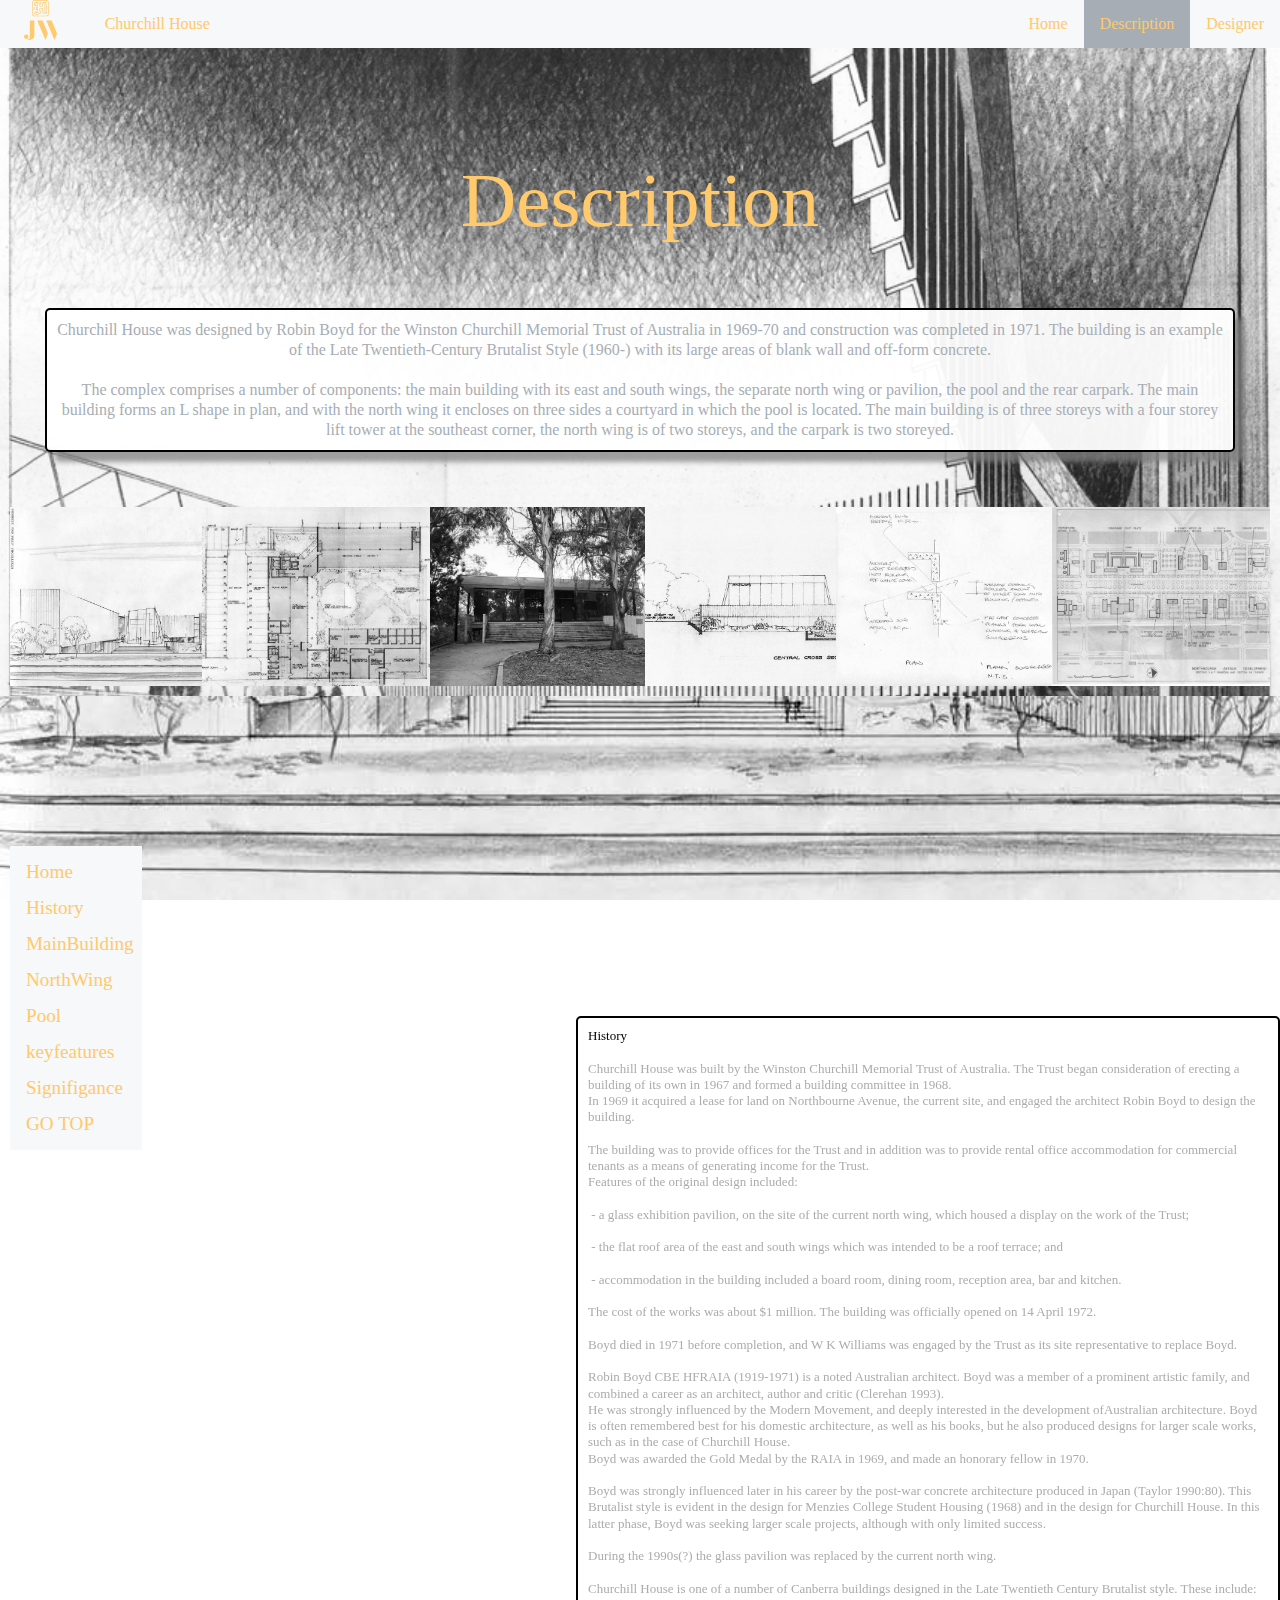
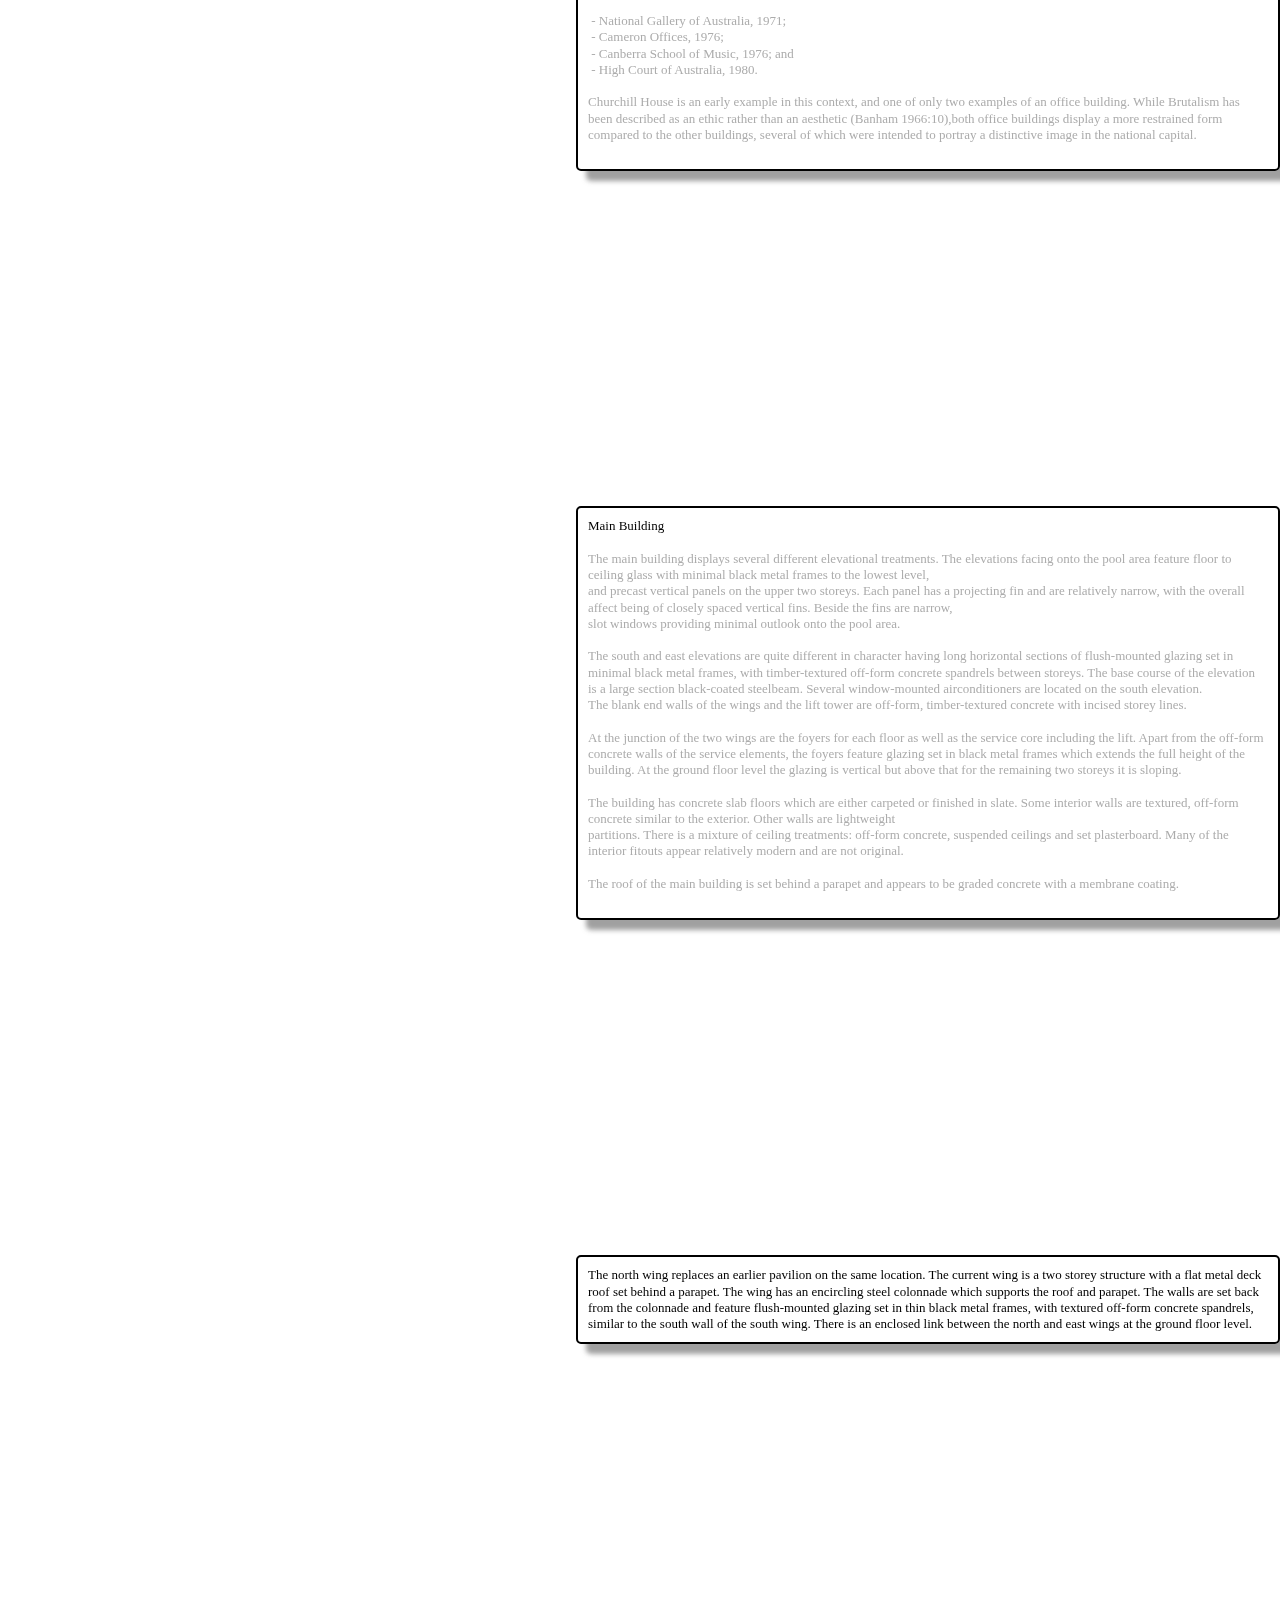
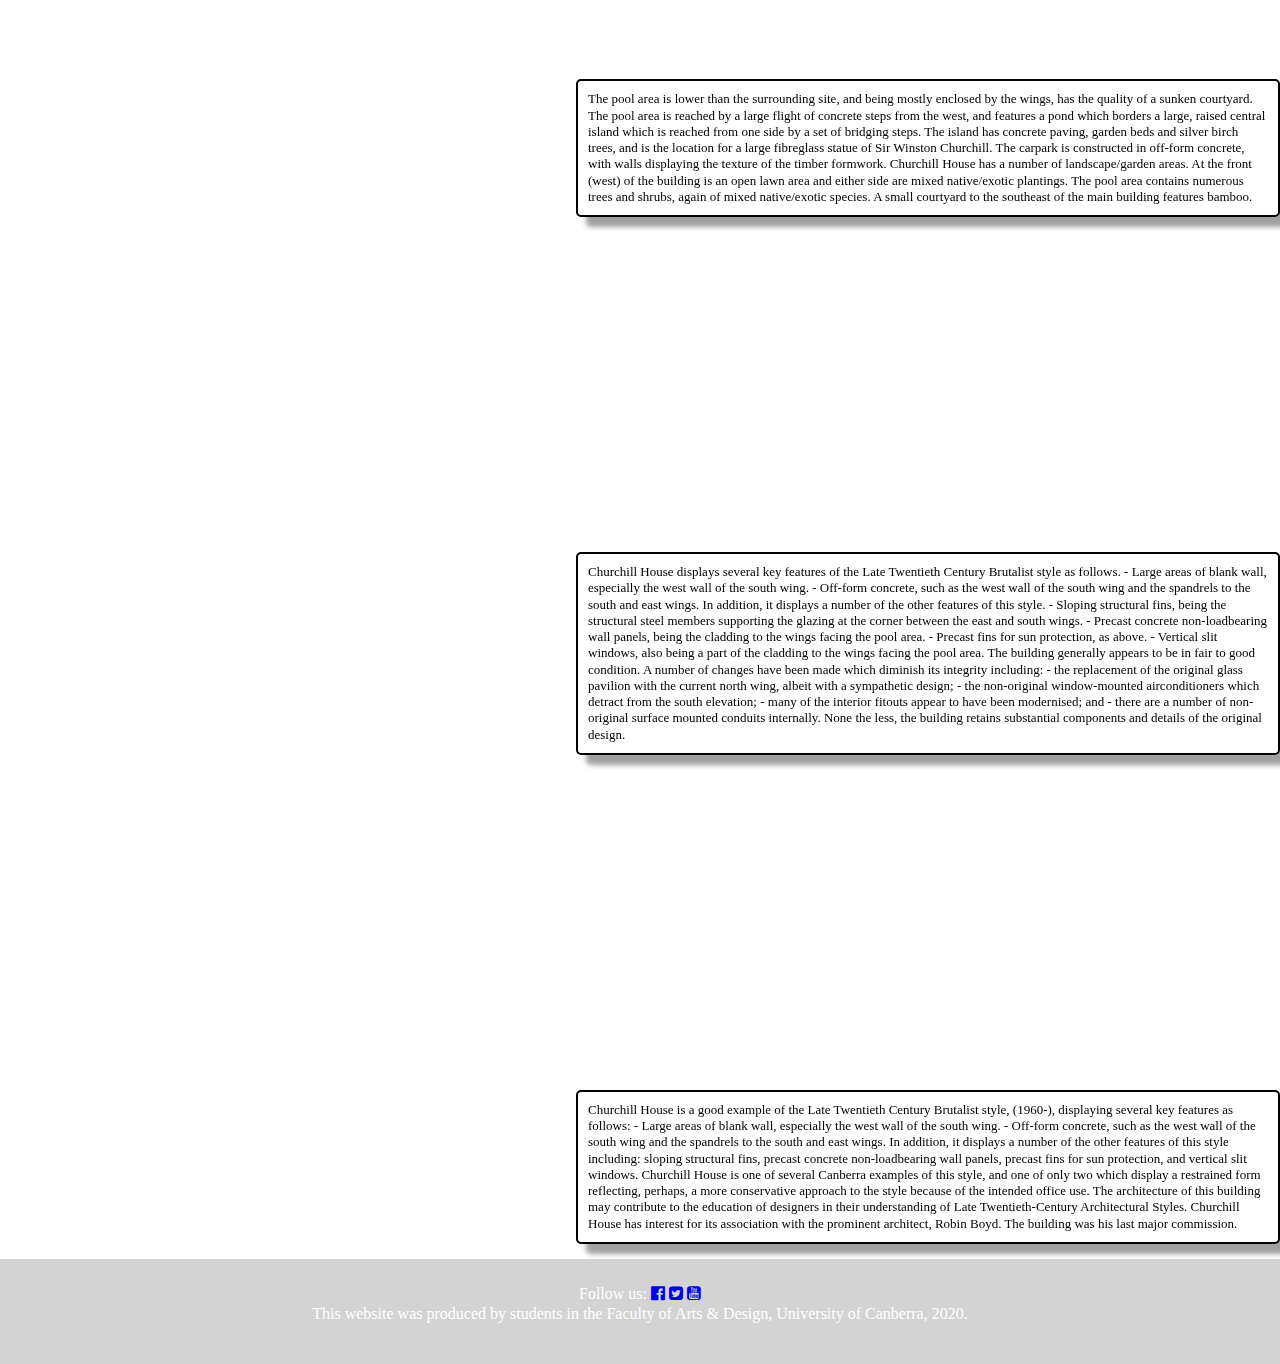
==== Description.html @ bd98a4e4 "15" ====
<!DOCTYPE html>
<html>

<head>
    <!-- Cascaded Style Sheet -->
    <meta charset="utf-8" />
    <link href="assets/css/stylecss.css" rel="stylesheet" type="text/css" />
    <link rel="stylesheet" href="https://cdnjs.cloudflare.com/ajax/libs/font-awesome/4.7.0/css/font-awesome.min.css">
    <!-- Dublin Core Metadata -->

    <meta NAME="DC.Creator" CONTENT="Jiawei HUANG">
    <meta NAME="DC.Title" CONTENT="Churchill House">
    <meta NAME="DC.Subject" CONTENT="Churchill House homepage">
    <meta NAME="DC.Description" CONTENT="Churchill House homepage">
    <meta NAME="DC.Type" CONTENT="Text">
    <meta NAME="viewport" content="width=device-width,initial-scale=1">
    <title>Churchill House</title>

</head>

<!-- Main body -->

<body>
    <header>
        <!-- Menu on the TOP -->
        <nav>

            <label for="menu-check" id="menu-toggle">Churchill House  <i class="fa fa-angle-down" aria-hidden="true"></i><i class="fa fa-bars" aria-hidden="true"></i></label>
            <input id="menu-check" type="checkbox">
            <ul class="topnav">

                <li><a href="Designer.html">Designer</a></li>
                <li><a class="active" href="Description.html">Description</a></li>
                <li><a href="Index.html">Home</a></li>
                <li class="left"><img src="assets/img/image.svg" alt="logo" id="logo"></li>
                <li class="left"><a href="Index.html">Churchill House</a></li>
            </ul>

        </nav>
    </header>


    <main>
        <div class="arboretum" id="top">
            <div class="mg">
                <h1>Description</h1>
                <div class="text">
                    <p class="content">Churchill House was designed by Robin Boyd for the Winston Churchill Memorial
                        Trust of Australia in 1969-70 and construction was completed in 1971. The building is an example
                        of the Late Twentieth-Century Brutalist Style (1960-) with its large areas of blank wall and
                        off-form concrete.<br><br>

                        The complex comprises a number of components: the main building with its east and south wings,
                        the separate north wing or pavilion, the pool and the rear carpark. The main building forms an L
                        shape in plan, and with the north wing it encloses on three sides a courtyard in which the pool
                        is located. The main building is of three storeys with a four storey lift tower at the southeast
                        corner, the north wing is of two storeys, and the carpark is two storeyed.
                    </p>
                </div>

            </div>

            <div class="row">
                <div class="History">
                    <div class="columns">
                        <div class="op">
                            <p class="sub">History</p>
                            <a href="#History"><button class="button1"><span>MORE INFO</span></button></a>
                        </div>
                    </div>
                </div>
                <div class="MainBuilding">
                    <div class="columns">
                        <div class="op">
                            <p class="sub">Main Building</p>
                            <a href="#MainBuilding"><button class="button1"><span>MORE INFO</span></button></a>
                        </div>
                    </div>
                </div>
                <div class="NorthWing">
                    <div class="columns">
                        <div class="op">
                            <p class="sub">North Wing</p>
                            <a href="#NorthWing"><button class="button1"><span>MORE INFO</span></button></a>
                        </div>
                    </div>
                </div>
                <div class="Pool">
                    <div class="columns">
                        <div class="op">
                            <p class="sub"> Area</p>
                            <a href="#Pool"><button class="button1"><span>MORE INFO</span></button></a>
                        </div>
                    </div>
                </div>
                <div class="keyfeatures">
                    <div class="columns">
                        <div class="op">
                            <p class="sub">key features</p>
                            <a href="#keyfeatures"><button class="button1"><span>MORE INFO</span></button></a>
                        </div>
                    </div>
                </div>
                <div class="Signifigance">
                    <div class="columns">
                        <div class="op">
                            <p class="sub"> Signifigance</p>
                            <a href="#Signifigance"><button class="button1"><span>MORE INFO</span></button></a>
                        </div>
                    </div>
                </div>
            </div>

        </div>
        <header>
            <div class="ab">
            <ul class="sidenav">
                <li><a href="Index.html">Home</a></li>
                <li><a href="#History">History</a></li>
                <li><a href="#MainBuilding">MainBuilding</a></li>
                <li><a href="#NorthWing">NorthWing</a></li>
                <li><a href="#Pool">Pool</a></li>
                <li><a href="#keyfeatures">keyfeatures</a></li>
                <li><a href="#Signifigance">Signifigance</a></li>
                <li><a href="#top">GO TOP</a></li>
            </ul>
            </div>
        </header>
        <div class="arboretum2">
            
            <div class="History" id="History">
                <div class="columns1">
                    <div class="op1">
                        <H2>History</H2>
                        <p class="main">
Churchill House was built by the Winston Churchill Memorial Trust of Australia. The Trust began consideration of erecting a building of its own in 1967 and formed a building committee in 1968.
In 1969 it acquired a lease for land on Northbourne Avenue, the current site, and engaged the architect Robin Boyd to design the building.

The building was to provide offices for the Trust and in addition was to provide rental office accommodation for commercial tenants as a means of generating income for the Trust. 
Features of the original design included:

 - a glass exhibition pavilion, on the site of the current north wing, which housed a display on the work of the Trust;

 - the flat roof area of the east and south wings which was intended to be a roof terrace; and

 - accommodation in the building included a board room, dining room, reception area, bar and kitchen.

The cost of the works was about $1 million. The building was officially opened on 14 April 1972.

Boyd died in 1971 before completion, and W K Williams was engaged by the Trust as its site representative to replace Boyd.

Robin Boyd CBE HFRAIA (1919-1971) is a noted Australian architect. Boyd was a member of a prominent artistic family, and combined a career as an architect, author and critic (Clerehan 1993).
He was strongly influenced by the Modern Movement, and deeply interested in the development ofAustralian architecture. Boyd is often remembered best for his domestic architecture, as well as his books, but he also produced designs for larger scale works, such as in the case of Churchill House.
Boyd was awarded the Gold Medal by the RAIA in 1969, and made an honorary fellow in 1970.

Boyd was strongly influenced later in his career by the post-war concrete architecture produced in Japan (Taylor 1990:80). This Brutalist style is evident in the design for Menzies College Student Housing (1968) and in the design for Churchill House. In this latter phase, Boyd was seeking larger scale projects, although with only limited success.

During the 1990s(?) the glass pavilion was replaced by the current north wing.

Churchill House is one of a number of Canberra buildings designed in the Late Twentieth Century Brutalist style. These include:

 - National Gallery of Australia, 1971;
 - Cameron Offices, 1976;
 - Canberra School of Music, 1976; and
 - High Court of Australia, 1980.

Churchill House is an early example in this context, and one of only two examples of an office building. While Brutalism has been described as an ethic rather than an aesthetic (Banham 1966:10),both office buildings display a more restrained form compared to the other buildings, several of which were intended to portray a distinctive image in the national capital.
                        </p>
                    </div>
                </div>
            </div>
            <div class="MainBuilding" id="MainBuilding">
                <div class="columns1">
                    <div class="op1">
                        <h2>Main Building</h2>
                        <p class="main">
The main building displays several different elevational treatments. The elevations facing onto the pool area feature floor to ceiling glass with minimal black metal frames to the lowest level,
and precast vertical panels on the upper two storeys. Each panel has a projecting fin and are relatively narrow, with the overall affect being of closely spaced vertical fins. Beside the fins are narrow,
slot windows providing minimal outlook onto the pool area.

The south and east elevations are quite different in character having long horizontal sections of flush-mounted glazing set in minimal black metal frames, with timber-textured off-form concrete spandrels between storeys. The base course of the elevation is a large section black-coated steelbeam. Several window-mounted airconditioners are located on the south elevation. 
The blank end walls of the wings and the lift tower are off-form, timber-textured concrete with incised storey lines.

At the junction of the two wings are the foyers for each floor as well as the service core including the lift. Apart from the off-form concrete walls of the service elements, the foyers feature glazing set in black metal frames which extends the full height of the building. At the ground floor level the glazing is vertical but above that for the remaining two storeys it is sloping.

The building has concrete slab floors which are either carpeted or finished in slate. Some interior walls are textured, off-form concrete similar to the exterior. Other walls are lightweight
partitions. There is a mixture of ceiling treatments: off-form concrete, suspended ceilings and set plasterboard. Many of the interior fitouts appear relatively modern and are not original.

The roof of the main building is set behind a parapet and appears to be graded concrete with a membrane coating.
                    </p>
                    </div>
                </div>
            </div>
            <div class="NorthWing" id="NorthWing">
                <div class="columns1">
                    <div class="op1">
                        The north wing replaces an earlier pavilion on the same location. The current wing is a two
                        storey
                        structure with a flat metal deck roof set behind a parapet. The wing has an encircling steel
                        colonnade which supports the roof and parapet. The walls are set back from the colonnade and
                        feature
                        flush-mounted glazing set in thin black metal frames, with textured off-form concrete spandrels,
                        similar to the south wall of the south wing. There is an enclosed link between the north and
                        east
                        wings at the ground floor level.
                    </div>
                </div>
            </div>
            <div class="Pool" id="Pool">
                <div class="columns1">
                    <div class="op1">
                        The pool area is lower than the surrounding site, and being mostly enclosed by the wings, has
                        the
                        quality of a sunken courtyard. The pool area is reached by a large flight of concrete steps from
                        the
                        west, and features a pond which borders a large, raised central island which is reached from one
                        side by a set of bridging steps. The island has concrete paving, garden beds and silver birch
                        trees,
                        and is the location for a large fibreglass statue of Sir Winston Churchill.

                        The carpark is constructed in off-form concrete, with walls displaying the texture of the timber
                        formwork.

                        Churchill House has a number of landscape/garden areas. At the front (west) of the building is
                        an
                        open lawn area and either side are mixed native/exotic plantings. The pool area contains
                        numerous
                        trees and shrubs, again of mixed native/exotic species. A small courtyard to the southeast of
                        the
                        main building features bamboo.

                    </div>
                </div>
            </div>
            <div class="keyfeatures" id="keyfeatures">
                <div class="columns1">
                    <div class="op1">
                        Churchill House displays several key features of the Late Twentieth Century Brutalist style as
                        follows.

                        - Large areas of blank wall, especially the west wall of the south wing.
                        - Off-form concrete, such as the west wall of the south wing and the spandrels to the south and
                        east
                        wings.
                        In addition, it displays a number of the other features of this style.
                        - Sloping structural fins, being the structural steel members supporting the glazing at the
                        corner
                        between the east and south wings.
                        - Precast concrete non-loadbearing wall panels, being the cladding to the wings facing the pool
                        area.
                        - Precast fins for sun protection, as above.
                        - Vertical slit windows, also being a part of the cladding to the wings facing the pool area.

                        The building generally appears to be in fair to good condition. A number of changes have been
                        made
                        which diminish its integrity including:

                        - the replacement of the original glass pavilion with the current north wing, albeit with a
                        sympathetic design;
                        - the non-original window-mounted airconditioners which detract from the south elevation;
                        - many of the interior fitouts appear to have been modernised; and
                        - there are a number of non-original surface mounted conduits internally.

                        None the less, the building retains substantial components and details of the original design.
                    </div>
                </div>
            </div>
            <div class="Signifigance" id="Signifigance">
                <div class="columns1">
                    <div class="op1">
                        Churchill House is a good example of the Late Twentieth Century Brutalist style, (1960-),
                        displaying several key features as follows:

                        - Large areas of blank wall, especially the west wall of the south wing.
                        - Off-form concrete, such as the west wall of the south wing and the spandrels to the south and
                        east
                        wings.

                        In addition, it displays a number of the other features of this style including: sloping
                        structural
                        fins, precast concrete non-loadbearing wall panels, precast fins for sun protection, and
                        vertical
                        slit windows. Churchill House is one of several Canberra examples of this style, and one of only
                        two
                        which display a restrained form reflecting, perhaps, a more conservative approach to the style
                        because of the intended office use.

                        The architecture of this building may contribute to the education of designers in their
                        understanding of Late Twentieth-Century Architectural Styles.

                        Churchill House has interest for its association with the prominent architect, Robin Boyd. The
                        building was his last major commission.
                    </div>
                </div>
            </div>
        </div>
    </main>

    <footer>
        <p>Follow us: <a href="mailto:someone@example.com"><i class="fa fa-facebook-official"></i></a>
            <a href="mailto:someone@example.com"><i class="fa fa-twitter-square"></i></a>
            <a href="mailto:someone@example.com"><i class="fa fa-youtube-square"></i></a>
        </p>
        <p>This website was produced by students in the Faculty of Arts & Design, University of Canberra, 2020.
        </p>
    </footer>

</body>

</html>
---- assets/css/stylecss.css ----
@import url(reset.css);

header {
    background-color: #F6F8F9;
    position: sticky;
    position: -webkit-sticky;
    /* for Safari */
    top: 0px;
    z-index: 9999;
    display: inherit;
}

/*the toggles have to come first, because you need to override them with the media queries*/
#menu-check {
    display: none;
}

#menu-toggle {
    display: none
}

.sidenav {
    width: 100%;
    position: sticky;
    z-index: 9999;
    top: 55px;
    left: 10px;
    background-color: #F6F8F9;
    overflow-x: hidden;
    padding: 8px 0;
    display: inline-block;
    list-style-type: none;
}

.sidenav li a {
    padding: 6px 8px 6px 16px;
    text-decoration: none;
    font-size: larger;
    color: #FFC96C;
    display: block;
}

.sidenav li a:hover:not(.active) {
    background-color: gray;
}

.sidenav li {
    position: relative;
}

.ab {
    position: absolute;
    top: 150px;
    left: 10px;
}

ul.topnav {
    list-style-type: none;
    margin: 0;
    padding: 0;
    overflow: hidden;
    background-color: #F6F8F9;

}

ul.topnav li {
    float: right;
}

ul.topnav li a {
    display: block;
    color: #FFC96C;
    text-align: center;
    padding: 14px 16px;
    text-decoration: none;
}

ul.topnav li a:hover:not(.active) {
    background-color: gray;
}

ul.topnav li a.active {
    background-color: #A6ADB4;
}

ul.topnav li.right {
    float: right;
}

ul.topnav li.left {
    float: left;
    text-align: center;
    padding: 0px 8px;

}

img#logo {
    padding: 0px 16px;
    height: 40px;
}

p {
    text-align: center;
    color: #FFFFFF;
}

p.content {
    color: #A6ADB4;
}

p.sub {
    text-align: left;
    color: black;
}

p.main {
    text-align: left;
    color: #A6ADB4;
    white-space: break-spaces;
}

.row {
    display: grid;
    grid-template-columns: auto auto auto auto auto auto;
    padding: 10px;
}
.columns{
    padding-top: 25%;
    padding-right: 20%;
    padding-bottom: 10px;
}

.columns1 {
    padding-top: 25%;
    padding-left: 45%;
    padding-bottom: 15px;
}

@media screen and (max-width: 600px) {

    header {
        position: sticky;
    }

    nav {
        padding: 10px;
    }
    .sidenav{
        display: none;
    }
    .columns1 {
        padding-top: 25%;
        padding-left: 10%;
        padding-bottom: 15px;
    }
    
    #menu-toggle {
        display: contents;
        background-color: #F6F8F9;
        color: #FFC96C;
        padding: 10px;
        position: sticky;
    }
    .fa.fa-bars{
        float: right;
    }
    .fa.fa-bars:hover{
        background-color: gray;
        padding: 1px;
    }
    #menu-check~ul {
        display: none;
    }
    #menu-toggle .fa-angle-down{
        display: none;
    }

    #menu-check:checked~ul{
        display: block;       
    }

    #menu-check:checked~ .fa.fa-bars{
        display: none;
    }
    #menu-check:checked~ .fa-angle-down{
        visibility: visible;
    }

    ul {
        list-style: none;
    }

    ul.topnav li.left {
        display: none;
    }

    ul.topnav li.right,
    ul.topnav li {
        float: none;
    }

    .row {
        display: grid;
        grid-template-columns: auto;
        padding: 25px;
    }

}

span.icon {
    width: 35px;
    height: 5px;
    background-color: black;
    margin: 6px 0;
}

footer {
    margin-top: 0px;
    text-align: center;
    background-color: lightgray;
    padding-top: 25px;
    padding-bottom: 40px;

}

.arboretum {
    height: auto;
    background-image: url(../img/churchill-house-5.png);
    background-repeat: no-repeat;
    background-size: cover;
    background-attachment: fixed;

}

.arboretum1 {
    height: auto;
    background-image: url(../img/extra2-robin-boyd-portrait-copyright-Mark-Strizic.jpg);
    background-repeat: no-repeat;
    background-size: cover;
    background-attachment: fixed;

}

.arboretum2 {
    background-attachment: fixed;
    display: inline-table;
}

.History {
    height: auto;
    background-image: url(../img/churchill-house-4.jpg);
    background-size: cover;
    filter: grayscale(100%);
    background-repeat: no-repeat;
    background-attachment: inherit;
}

.MainBuilding {
    height: auto;
    background-image: url(../img/churchill-house-19.jpg);
    background-size: cover;
    filter: grayscale(100%);
    background-repeat: no-repeat;
    background-attachment: inherit;
}

.NorthWing {
    height: auto;
    background-image: url(../img/churchill-house-13.jpg);
    background-size: cover;
    filter: grayscale(100%);
    background-repeat: no-repeat;
    background-attachment: inherit;


}

.Pool {
    height: auto;
    background-image: url(../img/churchill-house-18.jpg);
    background-size: cover;
    filter: grayscale(100%);
    background-repeat: no-repeat;
    background-attachment: inherit;


}

.keyfeatures {
    height: auto;
    background-image: url(../img/churchill-house-9.jpg);
    background-size: cover;
    filter: grayscale(100%);
    background-repeat: no-repeat;
    background-attachment: inherit;


}

.Signifigance {
    height: auto;
    background-image: url(../img/churchill-house-1.jpg);
    background-size: cover;
    filter: grayscale(100%);
    background-repeat: no-repeat;
    background-attachment: inherit;


}

h1 {
    color: #FFC96C;
    text-align: center;
    vertical-align: middle;
    padding: 5%;
}

@media (min-width: 768px) and (max-width: 4000px) {
    h1 {
        font-size: 6.5em;
    }
}

@media (min-width: 768px) and (max-width: 1300px) {
    h1 {
        font-size: 4.8em;
    }
}

@media (max-width: 768px) {
    h1 {
        font-size: 2.6em;
    }
}

.mg {
    padding: 45px;
}

.text {
    border: 2px solid;
    border-radius: 5px;
    box-shadow: 10px 10px 5px rgba(128, 128, 128, 0.75);
    text-align: right;
    background-color: rgba(255, 255, 255, 0.95);
    padding: 10px;


}

.op1 {
    border: 2px solid;
    border-radius: 5px;
    box-shadow: 10px 10px 5px rgba(128, 128, 128, 0.75);
    background-color: rgba(255, 255, 255, 0.85);
    padding: 10px;
    font-size: small;

}

.op {
    border: 2px solid;
    border-radius: 5px;
    box-shadow: 10px 10px 5px rgba(128, 128, 128, 0.75);
    background-color: rgba(255, 255, 255, 0.75);
    padding: 10px;
    font-size: small;
    visibility: hidden;

}

.columns:hover>.op {
    visibility: visible;
}

.button1 {
    display: inline-block;
    background-color: #FFC96C;
    border: none;
    color: #f1f1f1;
    text-align: center;
    font-size: 100%;
    padding: 10%;
    transition: all 0.5s;
    cursor: pointer;
    width: min-content;
    border-radius: 10px;
    margin-top: 10px;
}

.button1 span {
    cursor: pointer;
    display: inline-block;
    position: relative;
    transition: 0.5s;
}

.button1 span:after {
    content: '\00bb';
    position: absolute;
    opacity: 0;
    top: 0;
    right: -20px;
    transition: 0.5s;
    font-size: inherit;
}

.button1:hover span {
    padding-right: 55%;

}

.button1:hover span:after {
    opacity: 1;
    right: 0;
}

.button {
    position: relative;
    background-color: #FFC96C;
    border: none;
    font-size: 85%;
    color: #FFFFFF;
    padding: 1%;
    width: 120px;
    text-align: center;
    transition-duration: 0.4s;
    text-decoration: none;
    overflow: hidden;
    cursor: pointer;
    border-radius: 12px;
    margin: 8px;
}

.button:after {
    content: "";
    background: #f1f1f1;
    display: block;
    position: absolute;
    padding-top: 300%;
    padding-left: 350%;
    margin-left: -20px !important;
    margin-top: -120%;
    opacity: 0;
    transition: all 0.8s
}

.button:active:after {
    padding: 0;
    margin: 0;
    opacity: 1;
    transition: 0s
}

.button:hover {
    background-color: gray
}

body {
    line-height: 1.25;
}
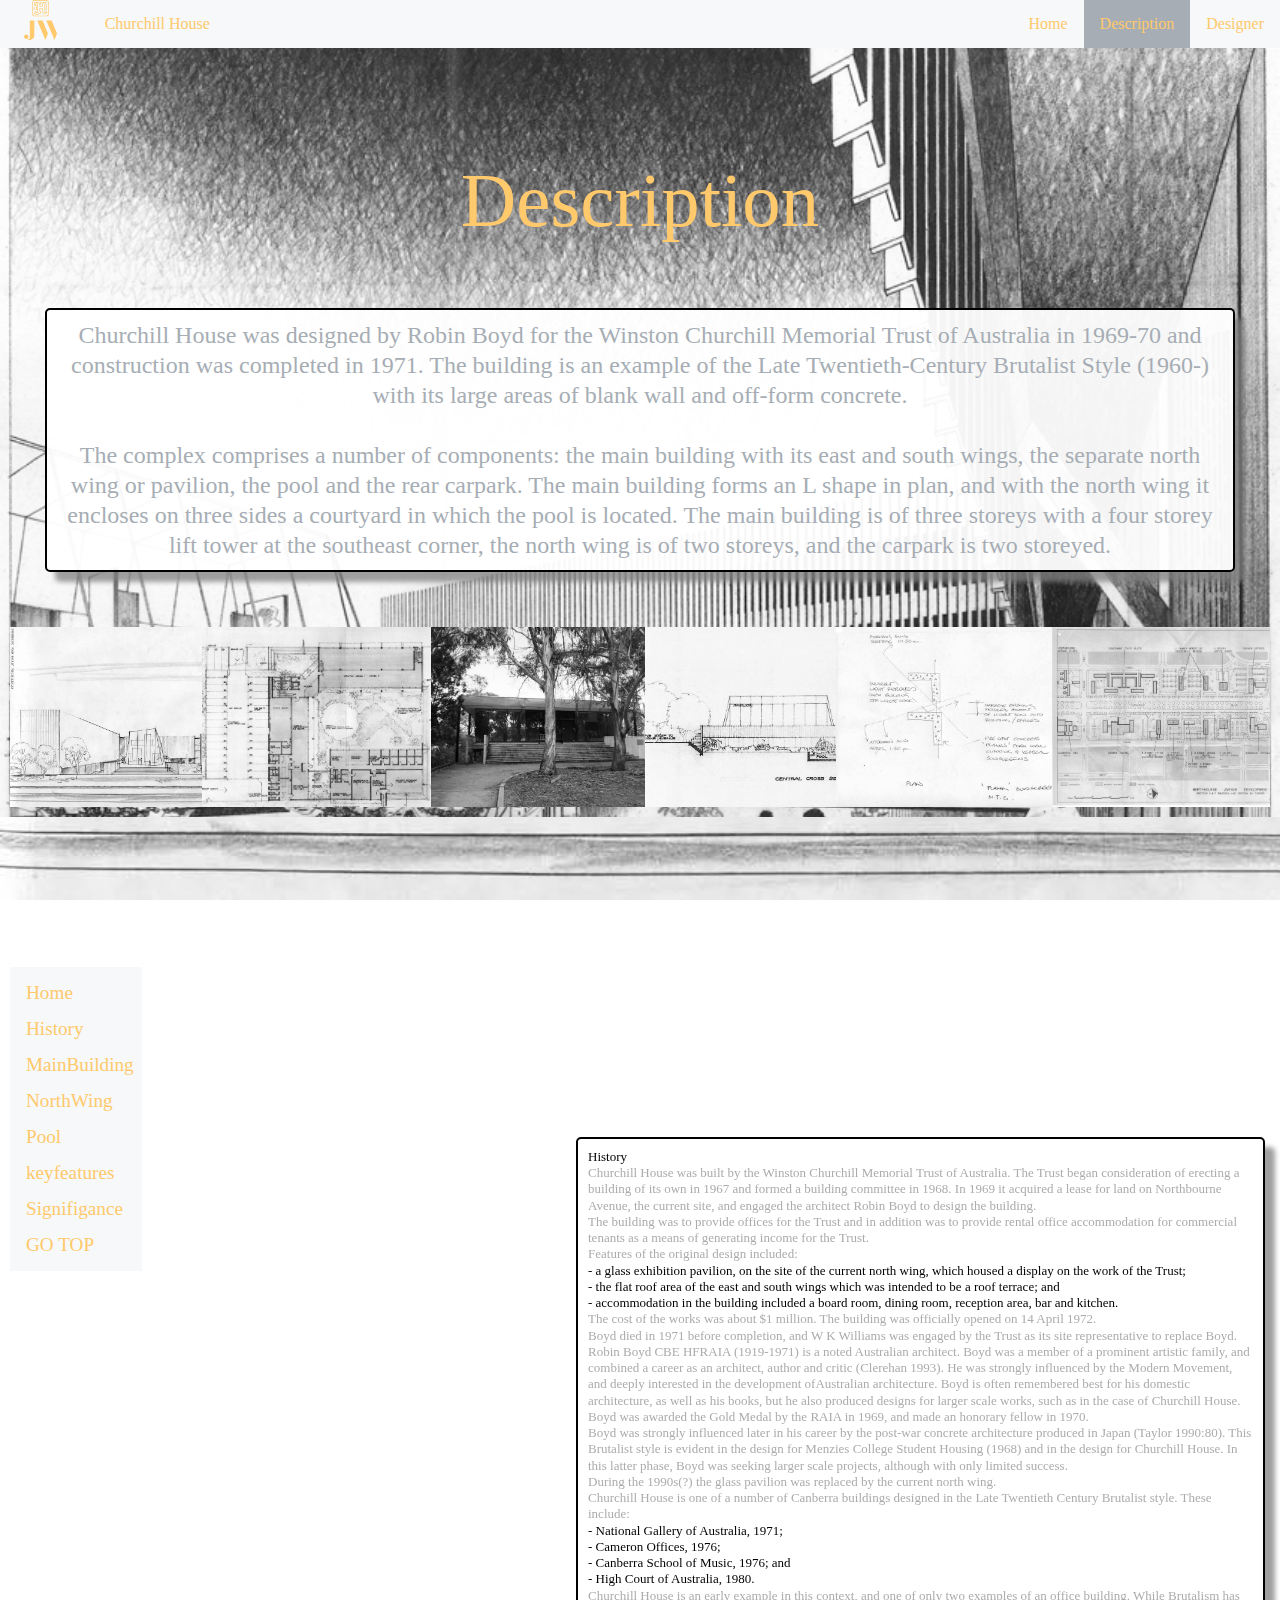
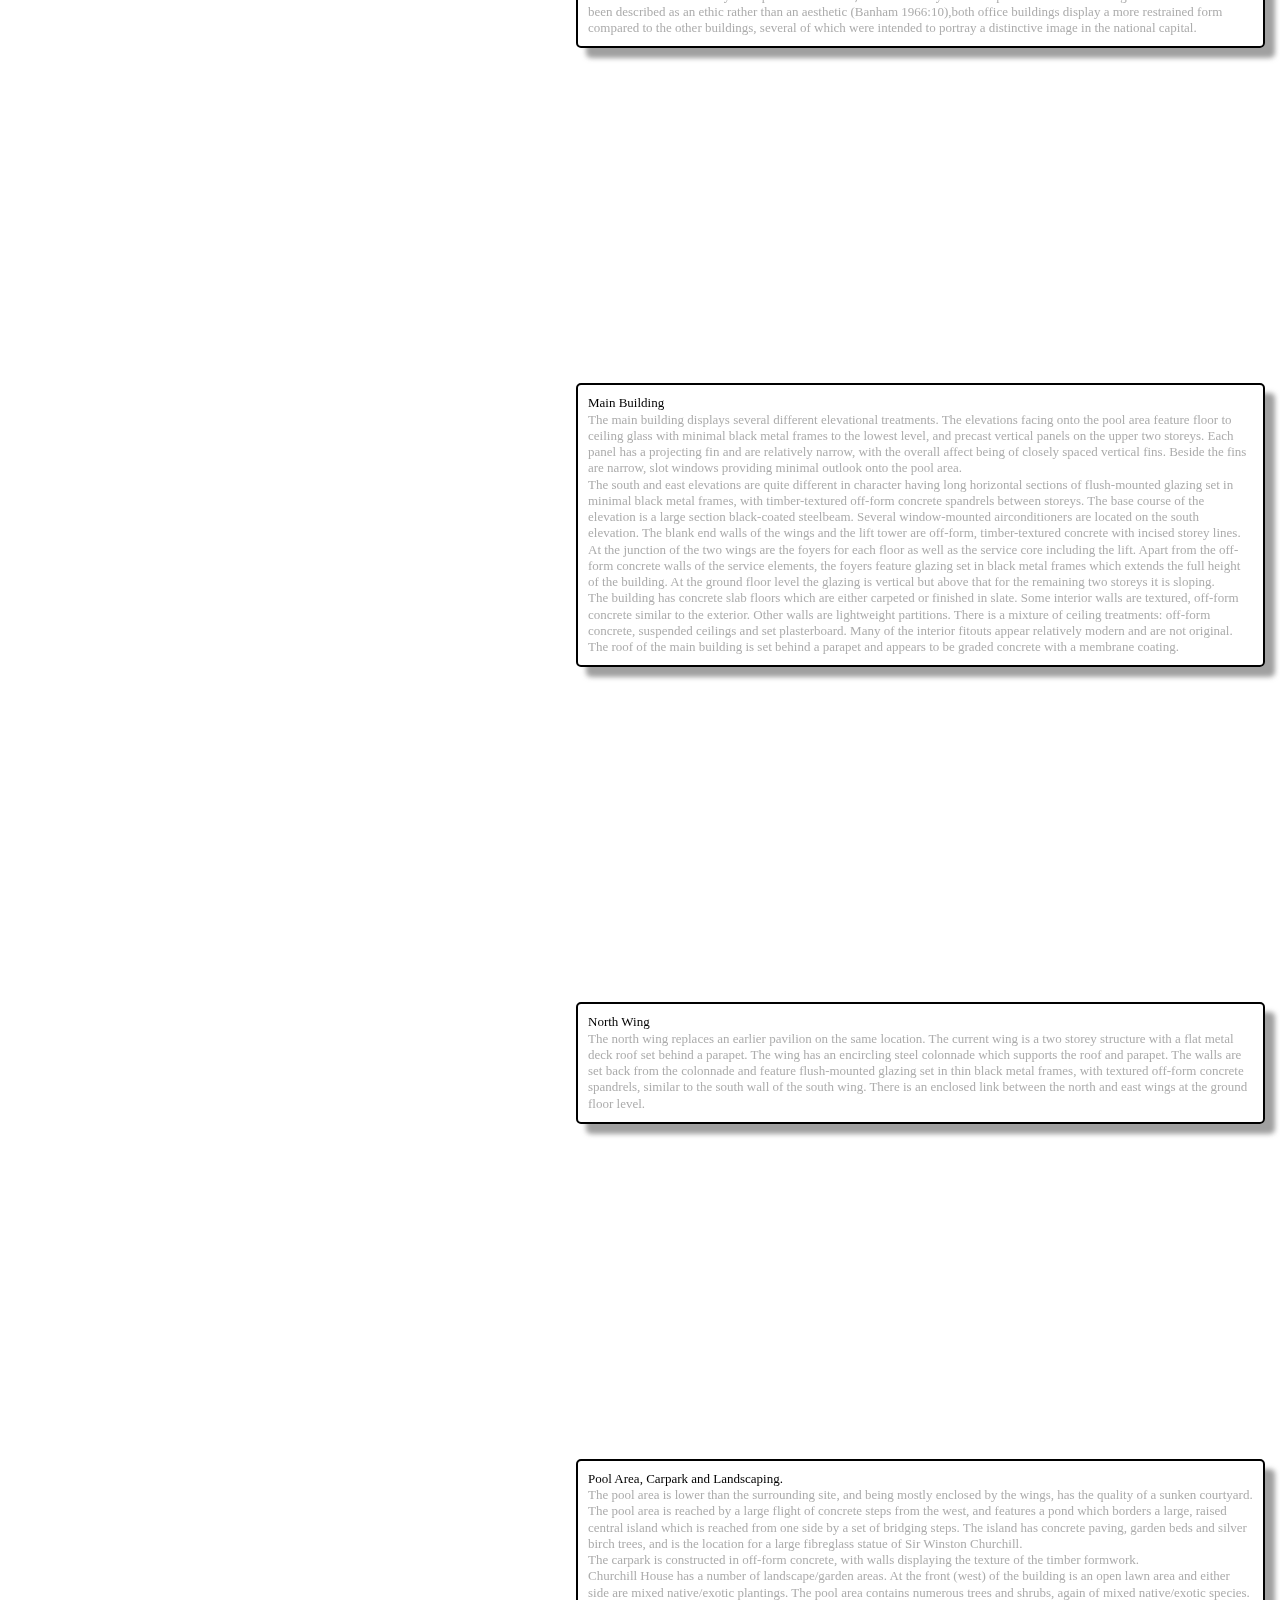
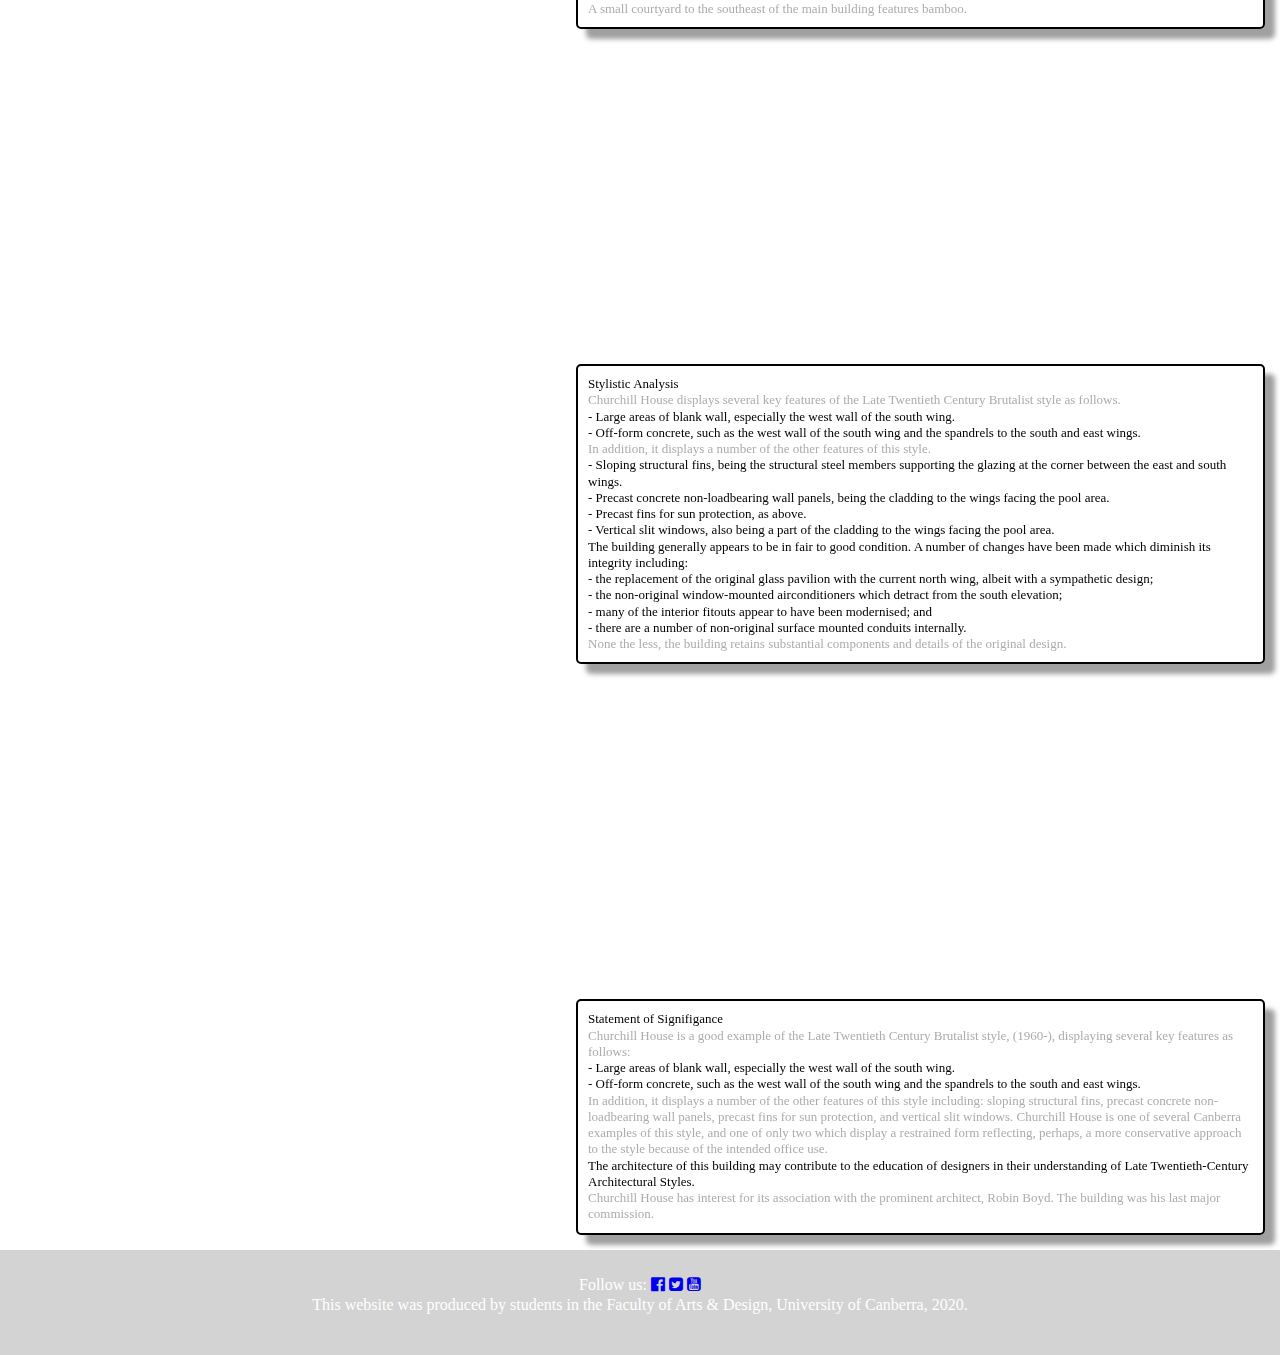
==== commit b8c86468: "draf" ====
--- a/Description.html
+++ b/Description.html
@@ -1,5 +1,5 @@
 <!DOCTYPE html>
-<html>
+<html lang="en">
 
 <head>
     <!-- Cascaded Style Sheet -->
@@ -65,7 +65,7 @@
                     <div class="columns">
                         <div class="op">
                             <p class="sub">History</p>
-                            <a href="#History"><button class="button1"><span>MORE INFO</span></button></a>
+                            <a href="#History"><div class="button1"><span>MORE INFO</span></div></a>
                         </div>
                     </div>
                 </div>
@@ -73,7 +73,7 @@
                     <div class="columns">
                         <div class="op">
                             <p class="sub">Main Building</p>
-                            <a href="#MainBuilding"><button class="button1"><span>MORE INFO</span></button></a>
+                            <a href="#MainBuilding"><div class="button1"><span>MORE INFO</span></div></a>
                         </div>
                     </div>
                 </div>
@@ -81,7 +81,7 @@
                     <div class="columns">
                         <div class="op">
                             <p class="sub">North Wing</p>
-                            <a href="#NorthWing"><button class="button1"><span>MORE INFO</span></button></a>
+                            <a href="#NorthWing"><div class="button1"><span>MORE INFO</span></div></a>
                         </div>
                     </div>
                 </div>
@@ -89,7 +89,7 @@
                     <div class="columns">
                         <div class="op">
                             <p class="sub"> Area</p>
-                            <a href="#Pool"><button class="button1"><span>MORE INFO</span></button></a>
+                            <a href="#Pool"><div class="button1"><span>MORE INFO</span></div></a>
                         </div>
                     </div>
                 </div>
@@ -97,7 +97,7 @@
                     <div class="columns">
                         <div class="op">
                             <p class="sub">key features</p>
-                            <a href="#keyfeatures"><button class="button1"><span>MORE INFO</span></button></a>
+                            <a href="#keyfeatures"><div class="button1"><span>MORE INFO</span></div></a>
                         </div>
                     </div>
                 </div>
@@ -105,7 +105,7 @@
                     <div class="columns">
                         <div class="op">
                             <p class="sub"> Signifigance</p>
-                            <a href="#Signifigance"><button class="button1"><span>MORE INFO</span></button></a>
+                            <a href="#Signifigance"><div class="button1"><span>MORE INFO</span></div></a>
                         </div>
                     </div>
                 </div>
@@ -133,38 +133,40 @@
                     <div class="op1">
                         <H2>History</H2>
                         <p class="main">
-Churchill House was built by the Winston Churchill Memorial Trust of Australia. The Trust began consideration of erecting a building of its own in 1967 and formed a building committee in 1968.
-In 1969 it acquired a lease for land on Northbourne Avenue, the current site, and engaged the architect Robin Boyd to design the building.
-
-The building was to provide offices for the Trust and in addition was to provide rental office accommodation for commercial tenants as a means of generating income for the Trust. 
-Features of the original design included:
-
- - a glass exhibition pavilion, on the site of the current north wing, which housed a display on the work of the Trust;
-
- - the flat roof area of the east and south wings which was intended to be a roof terrace; and
-
- - accommodation in the building included a board room, dining room, reception area, bar and kitchen.
-
-The cost of the works was about $1 million. The building was officially opened on 14 April 1972.
-
-Boyd died in 1971 before completion, and W K Williams was engaged by the Trust as its site representative to replace Boyd.
-
-Robin Boyd CBE HFRAIA (1919-1971) is a noted Australian architect. Boyd was a member of a prominent artistic family, and combined a career as an architect, author and critic (Clerehan 1993).
-He was strongly influenced by the Modern Movement, and deeply interested in the development ofAustralian architecture. Boyd is often remembered best for his domestic architecture, as well as his books, but he also produced designs for larger scale works, such as in the case of Churchill House.
-Boyd was awarded the Gold Medal by the RAIA in 1969, and made an honorary fellow in 1970.
-
-Boyd was strongly influenced later in his career by the post-war concrete architecture produced in Japan (Taylor 1990:80). This Brutalist style is evident in the design for Menzies College Student Housing (1968) and in the design for Churchill House. In this latter phase, Boyd was seeking larger scale projects, although with only limited success.
-
-During the 1990s(?) the glass pavilion was replaced by the current north wing.
-
-Churchill House is one of a number of Canberra buildings designed in the Late Twentieth Century Brutalist style. These include:
-
- - National Gallery of Australia, 1971;
- - Cameron Offices, 1976;
- - Canberra School of Music, 1976; and
- - High Court of Australia, 1980.
-
-Churchill House is an early example in this context, and one of only two examples of an office building. While Brutalism has been described as an ethic rather than an aesthetic (Banham 1966:10),both office buildings display a more restrained form compared to the other buildings, several of which were intended to portray a distinctive image in the national capital.
+                        Churchill House was built by the Winston Churchill Memorial Trust of Australia. The Trust began consideration of erecting a building of its own in 1967 and formed a building committee in 1968.
+                        In 1969 it acquired a lease for land on Northbourne Avenue, the current site, and engaged the architect Robin Boyd to design the building.</p>
+
+                        <p class="main">The building was to provide offices for the Trust and in addition was to provide rental office accommodation for commercial tenants as a means of generating income for the Trust. </p>
+                        <p class="main">Features of the original design included:</p>
+                        <ul class="list">
+                        <li>- a glass exhibition pavilion, on the site of the current north wing, which housed a display on the work of the Trust;</li>
+
+                        <li>- the flat roof area of the east and south wings which was intended to be a roof terrace; and</li>
+
+                        <li>- accommodation in the building included a board room, dining room, reception area, bar and kitchen.</li>
+                        </ul>
+                        <p class="main">
+                        The cost of the works was about $1 million. The building was officially opened on 14 April 1972.</p>
+                        <p class="main">
+                        Boyd died in 1971 before completion, and W K Williams was engaged by the Trust as its site representative to replace Boyd.</p>
+                        <p class="main">
+                        Robin Boyd CBE HFRAIA (1919-1971) is a noted Australian architect. Boyd was a member of a prominent artistic family, and combined a career as an architect, author and critic (Clerehan 1993).
+                        He was strongly influenced by the Modern Movement, and deeply interested in the development ofAustralian architecture. Boyd is often remembered best for his domestic architecture, as well as his books, but he also produced designs for larger scale works, such as in the case of Churchill House.
+                        Boyd was awarded the Gold Medal by the RAIA in 1969, and made an honorary fellow in 1970.</p>
+                        <p class="main">
+                        Boyd was strongly influenced later in his career by the post-war concrete architecture produced in Japan (Taylor 1990:80). This Brutalist style is evident in the design for Menzies College Student Housing (1968) and in the design for Churchill House. In this latter phase, Boyd was seeking larger scale projects, although with only limited success.
+                    </p>
+                    <p class="main">
+                        During the 1990s(?) the glass pavilion was replaced by the current north wing.</p>
+                        <p class="main">
+                        Churchill House is one of a number of Canberra buildings designed in the Late Twentieth Century Brutalist style. These include:</p>
+                        <ul class="list">
+                            <li>- National Gallery of Australia, 1971;</li>
+                                <li>- Cameron Offices, 1976;</li>
+                                    <li>- Canberra School of Music, 1976; and</li>
+                                        <li>- High Court of Australia, 1980.</li>
+                        </ul>
+                        <p class="main">Churchill House is an early example in this context, and one of only two examples of an office building. While Brutalism has been described as an ethic rather than an aesthetic (Banham 1966:10),both office buildings display a more restrained form compared to the other buildings, several of which were intended to portray a distinctive image in the national capital.
                         </p>
                     </div>
                 </div>
@@ -174,19 +176,22 @@
                     <div class="op1">
                         <h2>Main Building</h2>
                         <p class="main">
-The main building displays several different elevational treatments. The elevations facing onto the pool area feature floor to ceiling glass with minimal black metal frames to the lowest level,
-and precast vertical panels on the upper two storeys. Each panel has a projecting fin and are relatively narrow, with the overall affect being of closely spaced vertical fins. Beside the fins are narrow,
-slot windows providing minimal outlook onto the pool area.
-
-The south and east elevations are quite different in character having long horizontal sections of flush-mounted glazing set in minimal black metal frames, with timber-textured off-form concrete spandrels between storeys. The base course of the elevation is a large section black-coated steelbeam. Several window-mounted airconditioners are located on the south elevation. 
-The blank end walls of the wings and the lift tower are off-form, timber-textured concrete with incised storey lines.
-
-At the junction of the two wings are the foyers for each floor as well as the service core including the lift. Apart from the off-form concrete walls of the service elements, the foyers feature glazing set in black metal frames which extends the full height of the building. At the ground floor level the glazing is vertical but above that for the remaining two storeys it is sloping.
-
-The building has concrete slab floors which are either carpeted or finished in slate. Some interior walls are textured, off-form concrete similar to the exterior. Other walls are lightweight
-partitions. There is a mixture of ceiling treatments: off-form concrete, suspended ceilings and set plasterboard. Many of the interior fitouts appear relatively modern and are not original.
-
-The roof of the main building is set behind a parapet and appears to be graded concrete with a membrane coating.
+                            The main building displays several different elevational treatments. The elevations facing onto the pool area feature floor to ceiling glass with minimal black metal frames to the lowest level,
+                            and precast vertical panels on the upper two storeys. Each panel has a projecting fin and are relatively narrow, with the overall affect being of closely spaced vertical fins. Beside the fins are narrow,
+                            slot windows providing minimal outlook onto the pool area.</p>
+
+                            <p class="main">The south and east elevations are quite different in character having long horizontal sections of flush-mounted glazing set in minimal black metal frames, with timber-textured off-form concrete spandrels between storeys. The base course of the elevation is a large section black-coated steelbeam. Several window-mounted airconditioners are located on the south elevation. 
+                            The blank end walls of the wings and the lift tower are off-form, timber-textured concrete with incised storey lines.
+                            </p>
+                            <p class="main">
+                            At the junction of the two wings are the foyers for each floor as well as the service core including the lift. Apart from the off-form concrete walls of the service elements, the foyers feature glazing set in black metal frames which extends the full height of the building. At the ground floor level the glazing is vertical but above that for the remaining two storeys it is sloping.
+                            </p>
+                            <p class="main">
+                            The building has concrete slab floors which are either carpeted or finished in slate. Some interior walls are textured, off-form concrete similar to the exterior. Other walls are lightweight
+                            partitions. There is a mixture of ceiling treatments: off-form concrete, suspended ceilings and set plasterboard. Many of the interior fitouts appear relatively modern and are not original.
+                            </p>
+                            <p class="main">
+                            The roof of the main building is set behind a parapet and appears to be graded concrete with a membrane coating.
                     </p>
                     </div>
                 </div>
@@ -194,102 +199,76 @@
             <div class="NorthWing" id="NorthWing">
                 <div class="columns1">
                     <div class="op1">
-                        The north wing replaces an earlier pavilion on the same location. The current wing is a two
-                        storey
-                        structure with a flat metal deck roof set behind a parapet. The wing has an encircling steel
-                        colonnade which supports the roof and parapet. The walls are set back from the colonnade and
-                        feature
-                        flush-mounted glazing set in thin black metal frames, with textured off-form concrete spandrels,
-                        similar to the south wall of the south wing. There is an enclosed link between the north and
-                        east
-                        wings at the ground floor level.
-                    </div>
+                        <h2>North Wing</h2>
+                        <p class="main"> The north wing replaces an earlier pavilion on the same location. The current wing is a two storey structure with a flat metal deck roof set behind a parapet. The wing has an encircling steel colonnade which supports the roof and parapet. The walls are set back from the colonnade and feature flush-mounted glazing set in thin black metal frames, with textured off-form concrete spandrels, similar to the south wall of the south wing. There is an enclosed link between the north and east wings at the ground floor level.
+                        </p>
+                        </div>
                 </div>
             </div>
             <div class="Pool" id="Pool">
                 <div class="columns1">
                     <div class="op1">
-                        The pool area is lower than the surrounding site, and being mostly enclosed by the wings, has
-                        the
-                        quality of a sunken courtyard. The pool area is reached by a large flight of concrete steps from
-                        the
-                        west, and features a pond which borders a large, raised central island which is reached from one
-                        side by a set of bridging steps. The island has concrete paving, garden beds and silver birch
-                        trees,
-                        and is the location for a large fibreglass statue of Sir Winston Churchill.
-
-                        The carpark is constructed in off-form concrete, with walls displaying the texture of the timber
-                        formwork.
-
-                        Churchill House has a number of landscape/garden areas. At the front (west) of the building is
-                        an
-                        open lawn area and either side are mixed native/exotic plantings. The pool area contains
-                        numerous
-                        trees and shrubs, again of mixed native/exotic species. A small courtyard to the southeast of
-                        the
-                        main building features bamboo.
-
+                        <h2>Pool Area, Carpark and Landscaping.</h2>
+                        <p class="main">The pool area is lower than the surrounding site, and being mostly enclosed by the wings, has the quality of a sunken courtyard. The pool area is reached by a large flight of concrete steps from the west, and features a pond which borders a large, raised central island which is reached from one side by a set of bridging steps. The island has concrete paving, garden beds and silver birch trees, and is the location for a large fibreglass statue of Sir Winston Churchill.
+                        </p>
+                        <p class="main">
+                        The carpark is constructed in off-form concrete, with walls displaying the texture of the timber formwork.
+                    </p>
+                    <p class="main">
+                        Churchill House has a number of landscape/garden areas. At the front (west) of the building is an open lawn area and either side are mixed native/exotic plantings. The pool area contains numerous trees and shrubs, again of mixed native/exotic species. A small courtyard to the southeast of the main building features bamboo.
+                    </p>
                     </div>
                 </div>
             </div>
             <div class="keyfeatures" id="keyfeatures">
                 <div class="columns1">
                     <div class="op1">
-                        Churchill House displays several key features of the Late Twentieth Century Brutalist style as
-                        follows.
-
-                        - Large areas of blank wall, especially the west wall of the south wing.
-                        - Off-form concrete, such as the west wall of the south wing and the spandrels to the south and
-                        east
-                        wings.
-                        In addition, it displays a number of the other features of this style.
-                        - Sloping structural fins, being the structural steel members supporting the glazing at the
-                        corner
-                        between the east and south wings.
-                        - Precast concrete non-loadbearing wall panels, being the cladding to the wings facing the pool
-                        area.
-                        - Precast fins for sun protection, as above.
-                        - Vertical slit windows, also being a part of the cladding to the wings facing the pool area.
-
-                        The building generally appears to be in fair to good condition. A number of changes have been
-                        made
-                        which diminish its integrity including:
-
-                        - the replacement of the original glass pavilion with the current north wing, albeit with a
-                        sympathetic design;
-                        - the non-original window-mounted airconditioners which detract from the south elevation;
-                        - many of the interior fitouts appear to have been modernised; and
-                        - there are a number of non-original surface mounted conduits internally.
-
-                        None the less, the building retains substantial components and details of the original design.
+                        <h2>Stylistic Analysis</h2>
+                        <p class="main">
+                        Churchill House displays several key features of the Late Twentieth Century Brutalist style as follows.
+                        </p>
+                        <ul class="list">                            
+                            <li>- Large areas of blank wall, especially the west wall of the south wing.</li>
+                            <li>- Off-form concrete, such as the west wall of the south wing and the spandrels to the south and east wings. </li>
+                        </ul>
+                        <p class="main">  In addition, it displays a number of the other features of this style.
+                        </p>
+                        <ul class="list">   
+                            <li>- Sloping structural fins, being the structural steel members supporting the glazing at the corner between the east and south wings. </li>
+                            <li>- Precast concrete non-loadbearing wall panels, being the cladding to the wings facing the pool area. </li>
+                            <li>- Precast fins for sun protection, as above. </li>
+                            <li>- Vertical slit windows, also being a part of the cladding to the wings facing the pool area. </li>
+                        </ul>
+                        The building generally appears to be in fair to good condition. A number of changes have been made which diminish its integrity including:
+                        <ul class="list"> 
+                            <li>- the replacement of the original glass pavilion with the current north wing, albeit with a sympathetic design;</li>
+                            <li>- the non-original window-mounted airconditioners which detract from the south elevation;</li>
+                            <li>- many of the interior fitouts appear to have been modernised; and</li>
+                            <li>- there are a number of non-original surface mounted conduits internally.</li>
+                    </ul>
+                    <p class="main"> None the less, the building retains substantial components and details of the original design.
+                    </p>
                     </div>
                 </div>
             </div>
             <div class="Signifigance" id="Signifigance">
                 <div class="columns1">
                     <div class="op1">
-                        Churchill House is a good example of the Late Twentieth Century Brutalist style, (1960-),
-                        displaying several key features as follows:
-
-                        - Large areas of blank wall, especially the west wall of the south wing.
-                        - Off-form concrete, such as the west wall of the south wing and the spandrels to the south and
-                        east
-                        wings.
-
-                        In addition, it displays a number of the other features of this style including: sloping
-                        structural
-                        fins, precast concrete non-loadbearing wall panels, precast fins for sun protection, and
-                        vertical
-                        slit windows. Churchill House is one of several Canberra examples of this style, and one of only
-                        two
-                        which display a restrained form reflecting, perhaps, a more conservative approach to the style
-                        because of the intended office use.
-
-                        The architecture of this building may contribute to the education of designers in their
-                        understanding of Late Twentieth-Century Architectural Styles.
-
-                        Churchill House has interest for its association with the prominent architect, Robin Boyd. The
-                        building was his last major commission.
+                        <h2>Statement of Signifigance</h2>
+                        <p class="main">
+                        Churchill House is a good example of the Late Twentieth Century Brutalist style, (1960-), displaying several key features as follows:
+                    </p>
+                    <ul class="list"> 
+                        <li>- Large areas of blank wall, especially the west wall of the south wing.</li>
+                        <li> - Off-form concrete, such as the west wall of the south wing and the spandrels to the south and east wings.</li>
+                    </ul>
+                    <p class="main">
+                        In addition, it displays a number of the other features of this style including: sloping structural fins, precast concrete non-loadbearing wall panels, precast fins for sun protection, and vertical slit windows. Churchill House is one of several Canberra examples of this style, and one of only two which display a restrained form reflecting, perhaps, a more conservative approach to the style because of the intended office use.
+                    </p>    
+                        The architecture of this building may contribute to the education of designers in their understanding of Late Twentieth-Century Architectural Styles.
+                    <p class="main">  
+                        Churchill House has interest for its association with the prominent architect, Robin Boyd. The building was his last major commission.
+                    </p>   
                     </div>
                 </div>
             </div>
--- a/assets/css/stylecss.css
+++ b/assets/css/stylecss.css
@@ -16,9 +16,12 @@
 }
 
 #menu-toggle {
-    display: none
-}
-
+    display: none;
+}
+
+a{
+    text-decoration : none;
+}
 .sidenav {
     width: 100%;
     position: sticky;
@@ -31,7 +34,9 @@
     display: inline-block;
     list-style-type: none;
 }
-
+.list{
+    list-style-type: none;
+}
 .sidenav li a {
     padding: 6px 8px 6px 16px;
     text-decoration: none;
@@ -106,6 +111,7 @@
 
 p.content {
     color: #A6ADB4;
+    font-size: 1.5em;
 }
 
 p.sub {
@@ -116,7 +122,6 @@
 p.main {
     text-align: left;
     color: #A6ADB4;
-    white-space: break-spaces;
 }
 
 .row {
@@ -128,12 +133,14 @@
     padding-top: 25%;
     padding-right: 20%;
     padding-bottom: 10px;
+    padding-left: 10px;
 }
 
 .columns1 {
     padding-top: 25%;
     padding-left: 45%;
     padding-bottom: 15px;
+    padding-right: 15px;
 }
 
 @media screen and (max-width: 600px) {
@@ -220,7 +227,7 @@
     background-color: lightgray;
     padding-top: 25px;
     padding-bottom: 40px;
-
+    bottom: 0;
 }
 
 .arboretum {
@@ -229,7 +236,6 @@
     background-repeat: no-repeat;
     background-size: cover;
     background-attachment: fixed;
-
 }
 
 .arboretum1 {
@@ -243,7 +249,7 @@
 
 .arboretum2 {
     background-attachment: fixed;
-    display: inline-table;
+
 }
 
 .History {
@@ -315,10 +321,10 @@
     padding: 5%;
 }
 
-@media (min-width: 768px) and (max-width: 4000px) {
+@media (min-width: 1300px) {
     h1 {
-        font-size: 6.5em;
-    }
+        font-size: 714%;
+        }
 }
 
 @media (min-width: 768px) and (max-width: 1300px) {
@@ -330,6 +336,9 @@
 @media (max-width: 768px) {
     h1 {
         font-size: 2.6em;
+    }
+    p.content {
+        font-size: 1.2em;
     }
 }
 
@@ -366,22 +375,22 @@
     padding: 10px;
     font-size: small;
     visibility: hidden;
-
-}
-
-.columns:hover>.op {
+    transition: all 1s;
+}
+
+.columns:hover>.op{
     visibility: visible;
 }
 
 .button1 {
-    display: inline-block;
+    display: grid;
     background-color: #FFC96C;
     border: none;
     color: #f1f1f1;
     text-align: center;
     font-size: 100%;
     padding: 10%;
-    transition: all 0.5s;
+
     cursor: pointer;
     width: min-content;
     border-radius: 10px;
@@ -392,7 +401,7 @@
     cursor: pointer;
     display: inline-block;
     position: relative;
-    transition: 0.5s;
+    transition: all 0.5s;
 }
 
 .button1 span:after {
@@ -415,6 +424,7 @@
     right: 0;
 }
 
+
 .button {
     position: relative;
     background-color: #FFC96C;
@@ -430,6 +440,7 @@
     cursor: pointer;
     border-radius: 12px;
     margin: 8px;
+    display: inline-block;
 }
 
 .button:after {
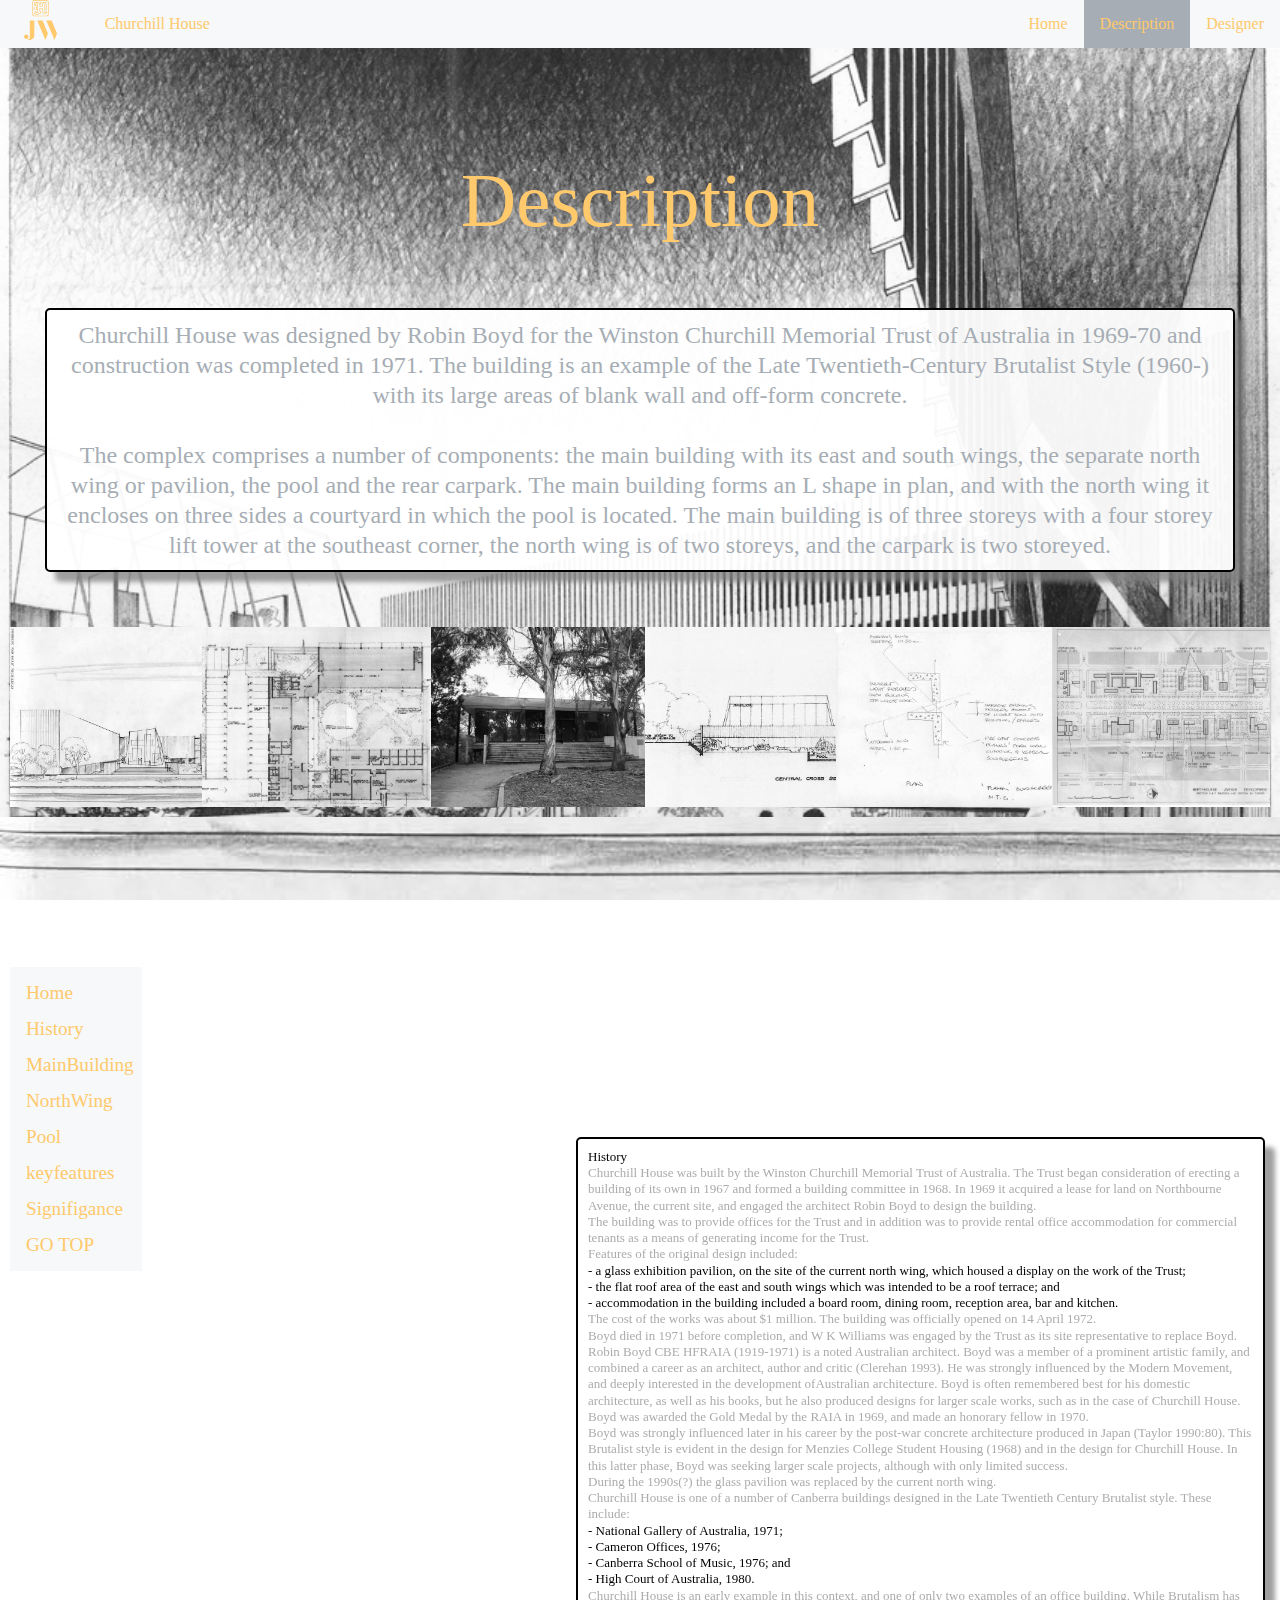
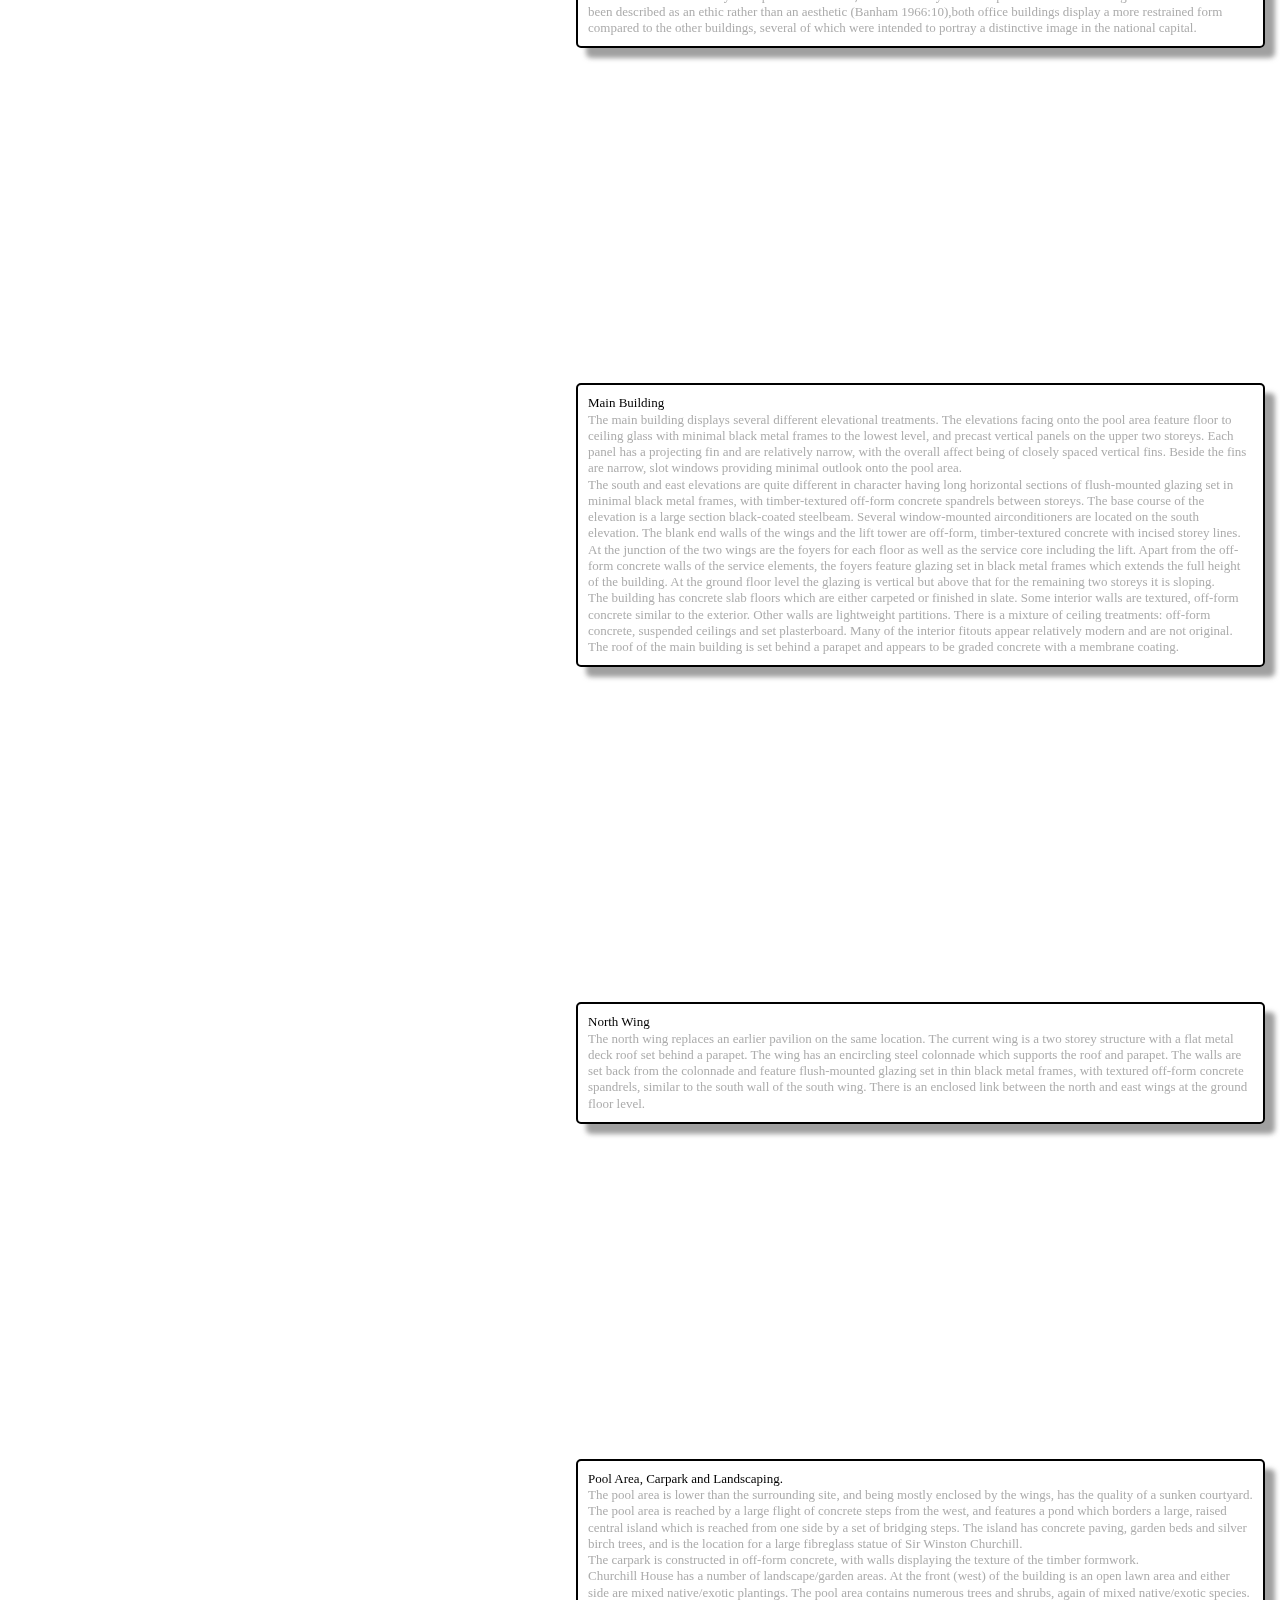
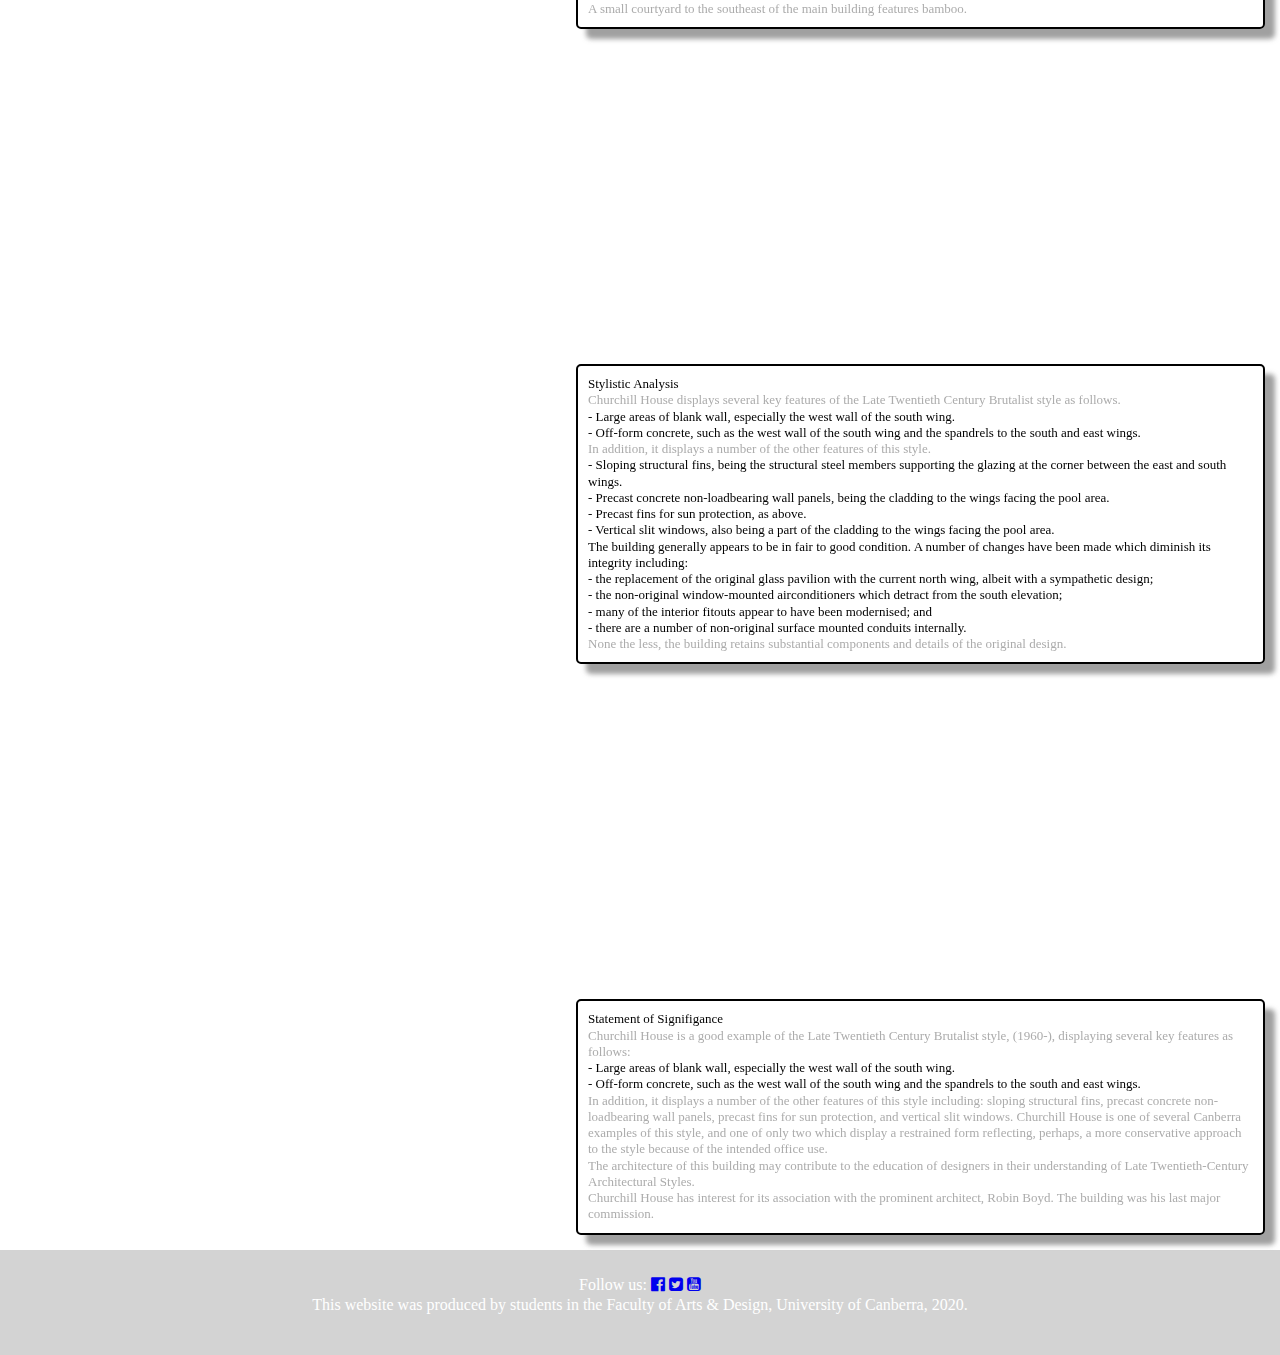
==== commit 4420f4c9: "draf 1" ====
--- a/Description.html
+++ b/Description.html
@@ -264,8 +264,10 @@
                     </ul>
                     <p class="main">
                         In addition, it displays a number of the other features of this style including: sloping structural fins, precast concrete non-loadbearing wall panels, precast fins for sun protection, and vertical slit windows. Churchill House is one of several Canberra examples of this style, and one of only two which display a restrained form reflecting, perhaps, a more conservative approach to the style because of the intended office use.
-                    </p>    
+                    </p>   
+                    <p class="main">   
                         The architecture of this building may contribute to the education of designers in their understanding of Late Twentieth-Century Architectural Styles.
+                    </p>   
                     <p class="main">  
                         Churchill House has interest for its association with the prominent architect, Robin Boyd. The building was his last major commission.
                     </p>   
--- a/assets/css/stylecss.css
+++ b/assets/css/stylecss.css
@@ -19,9 +19,10 @@
     display: none;
 }
 
-a{
-    text-decoration : none;
-}
+a {
+    text-decoration: none;
+}
+
 .sidenav {
     width: 100%;
     position: sticky;
@@ -34,9 +35,11 @@
     display: inline-block;
     list-style-type: none;
 }
-.list{
+
+.list {
     list-style-type: none;
 }
+
 .sidenav li a {
     padding: 6px 8px 6px 16px;
     text-decoration: none;
@@ -129,7 +132,8 @@
     grid-template-columns: auto auto auto auto auto auto;
     padding: 10px;
 }
-.columns{
+
+.columns {
     padding-top: 25%;
     padding-right: 20%;
     padding-bottom: 10px;
@@ -152,15 +156,17 @@
     nav {
         padding: 10px;
     }
-    .sidenav{
+
+    .sidenav {
         display: none;
     }
+
     .columns1 {
         padding-top: 25%;
         padding-left: 10%;
         padding-bottom: 15px;
     }
-    
+
     #menu-toggle {
         display: contents;
         background-color: #F6F8F9;
@@ -168,28 +174,33 @@
         padding: 10px;
         position: sticky;
     }
-    .fa.fa-bars{
+
+    .fa.fa-bars {
         float: right;
     }
-    .fa.fa-bars:hover{
+
+    .fa.fa-bars:hover {
         background-color: gray;
         padding: 1px;
     }
+
     #menu-check~ul {
         display: none;
     }
-    #menu-toggle .fa-angle-down{
+
+    #menu-toggle .fa-angle-down {
         display: none;
     }
 
-    #menu-check:checked~ul{
-        display: block;       
-    }
-
-    #menu-check:checked~ .fa.fa-bars{
+    #menu-check:checked~ul {
+        display: block;
+    }
+
+    #menu-check:checked~.fa.fa-bars {
         display: none;
     }
-    #menu-check:checked~ .fa-angle-down{
+
+    #menu-check:checked~.fa-angle-down {
         visibility: visible;
     }
 
@@ -324,7 +335,7 @@
 @media (min-width: 1300px) {
     h1 {
         font-size: 714%;
-        }
+    }
 }
 
 @media (min-width: 768px) and (max-width: 1300px) {
@@ -337,6 +348,7 @@
     h1 {
         font-size: 2.6em;
     }
+
     p.content {
         font-size: 1.2em;
     }
@@ -378,7 +390,7 @@
     transition: all 1s;
 }
 
-.columns:hover>.op{
+.columns:hover>.op {
     visibility: visible;
 }
 
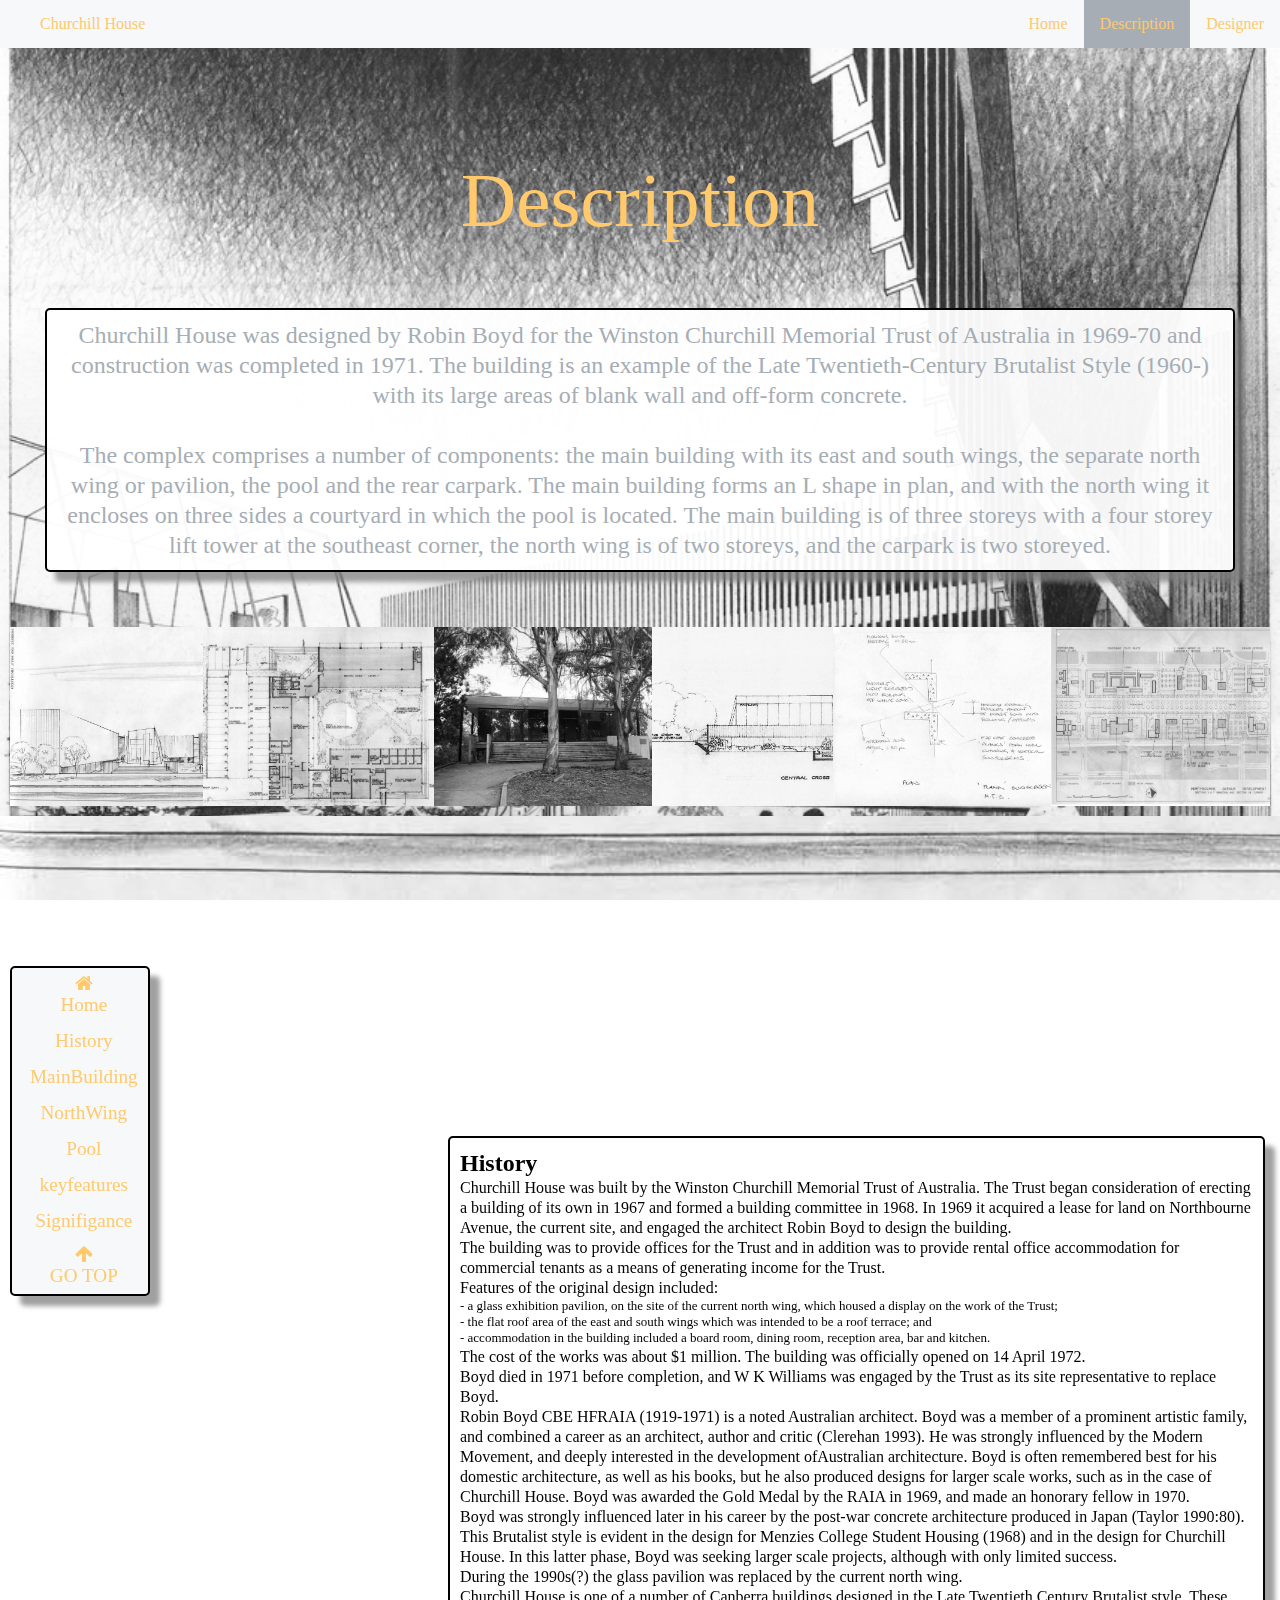
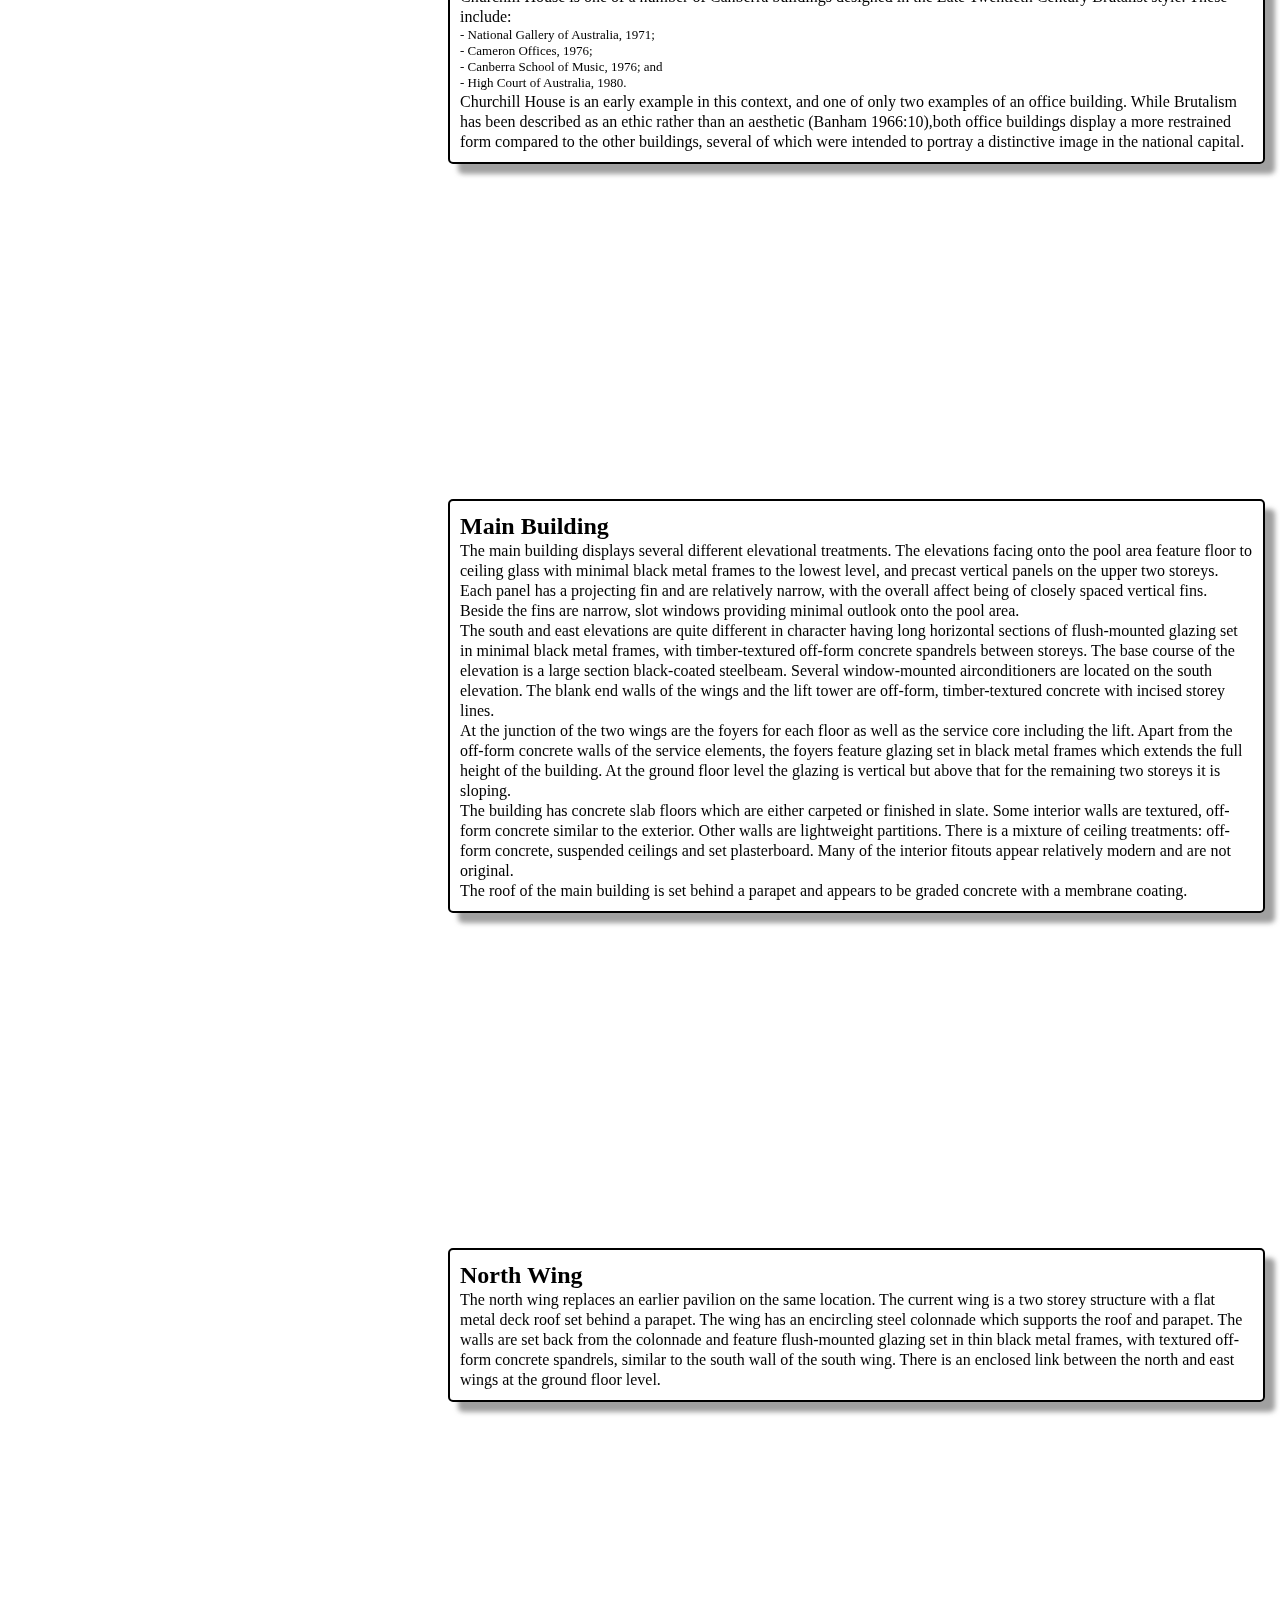
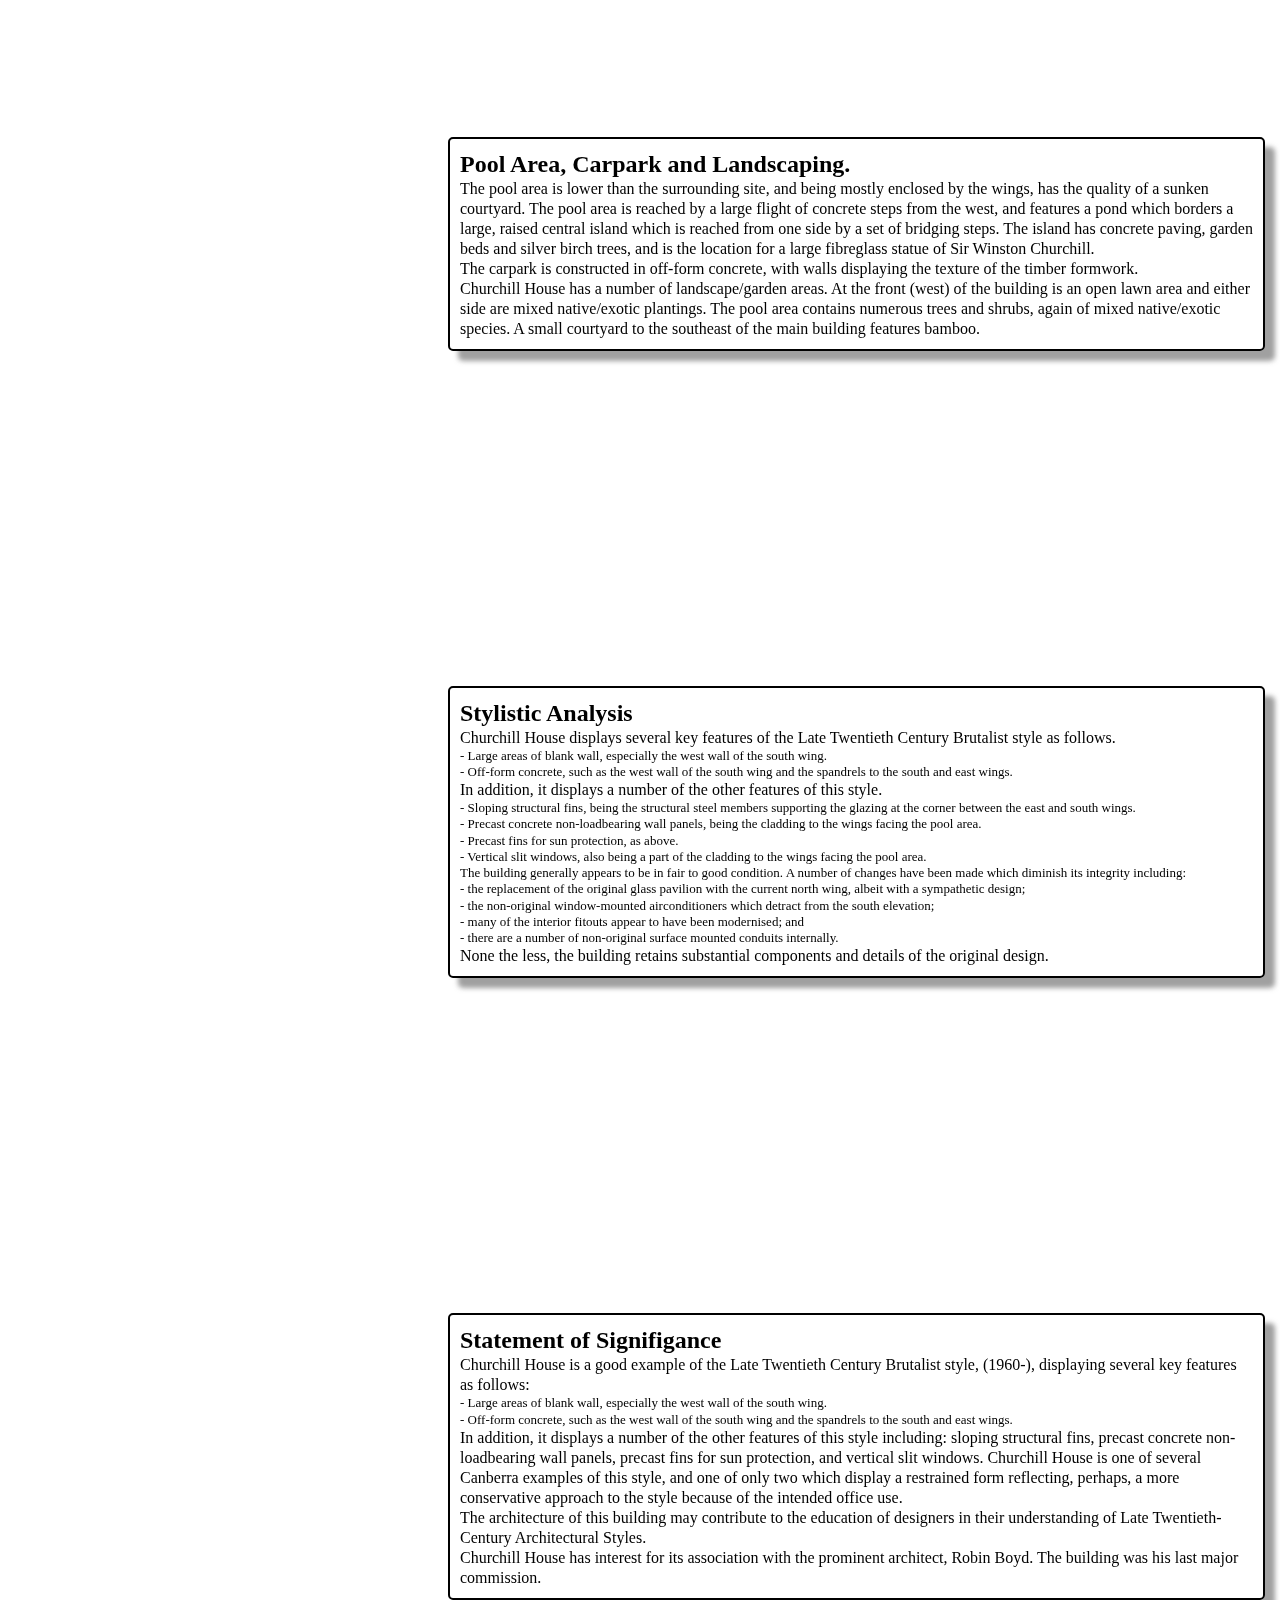
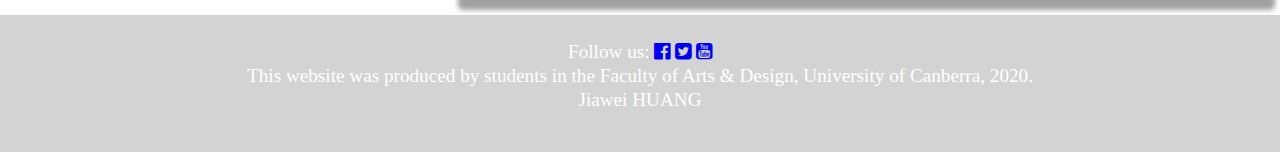
==== commit 9d2aa10f: "add botnav" ====
--- a/Description.html
+++ b/Description.html
@@ -25,7 +25,7 @@
         <!-- Menu on the TOP -->
         <nav>
 
-            <label for="menu-check" id="menu-toggle">Churchill House  <i class="fa fa-angle-down" aria-hidden="true"></i><i class="fa fa-bars" aria-hidden="true"></i></label>
+            <label for="menu-check" id="menu-toggle">Churchill House <i class="fa fa-bars" aria-hidden="true"></i></label>
             <input id="menu-check" type="checkbox">
             <ul class="topnav">
 
@@ -115,14 +115,14 @@
         <header>
             <div class="ab">
             <ul class="sidenav">
-                <li><a href="Index.html">Home</a></li>
-                <li><a href="#History">History</a></li>
-                <li><a href="#MainBuilding">MainBuilding</a></li>
-                <li><a href="#NorthWing">NorthWing</a></li>
-                <li><a href="#Pool">Pool</a></li>
-                <li><a href="#keyfeatures">keyfeatures</a></li>
-                <li><a href="#Signifigance">Signifigance</a></li>
-                <li><a href="#top">GO TOP</a></li>
+                <li><a href="Index.html"><i class="fa fa-home" aria-hidden="true"></i><p class="sdop"> Home</p></a></li>
+                <li><a href="#History"><p class="sdop"> History</p></a></li>
+                <li><a href="#MainBuilding"><p class="sdop"> MainBuilding</p></a></li>
+                <li><a href="#NorthWing"><p class="sdop"> NorthWing</p></a></li>
+                <li><a href="#Pool"><p class="sdop"> Pool</p></a></li>
+                <li><a href="#keyfeatures"><p class="sdop"> keyfeatures</p></a></li>
+                <li><a href="#Signifigance"><p class="sdop"> Signifigance</p></a></li>
+                <li><a href="#top" id="gotop"><i class="fa fa-arrow-up" aria-hidden="true"></i><p class="sdop"> GO TOP</p></a></li>
             </ul>
             </div>
         </header>
@@ -278,12 +278,18 @@
     </main>
 
     <footer>
-        <p>Follow us: <a href="mailto:someone@example.com"><i class="fa fa-facebook-official"></i></a>
+        <p>Follow us: 
+            <a href="mailto:someone@example.com"><i class="fa fa-facebook-official"></i></a>
             <a href="mailto:someone@example.com"><i class="fa fa-twitter-square"></i></a>
             <a href="mailto:someone@example.com"><i class="fa fa-youtube-square"></i></a>
         </p>
+        
         <p>This website was produced by students in the Faculty of Arts & Design, University of Canberra, 2020.
         </p>
+
+        <p>
+            Jiawei HUANG
+        </p>
     </footer>
 
 </body>
--- a/assets/css/stylecss.css
+++ b/assets/css/stylecss.css
@@ -31,9 +31,11 @@
     left: 10px;
     background-color: #F6F8F9;
     overflow-x: hidden;
-    padding: 8px 0;
     display: inline-block;
     list-style-type: none;
+    border: 2px solid;
+    border-radius: 5px;
+    box-shadow: 10px 10px 5px rgba(128, 128, 128, 0.75);
 }
 
 .list {
@@ -45,7 +47,7 @@
     text-decoration: none;
     font-size: larger;
     color: #FFC96C;
-    display: block;
+    display: grid;
 }
 
 .sidenav li a:hover:not(.active) {
@@ -102,8 +104,21 @@
 
 }
 
-img#logo {
-    padding: 0px 16px;
+ul.botnav li a {
+    color: #FFFFFF;
+    margin: 10px;
+    text-decoration: none;
+}
+ul.botnav li a:hover {
+    color: gray;
+}
+
+ul.botnav li a.active {
+    color: #A6ADB4;
+}
+
+img.logo {
+    padding: 2px 16px;
     height: 40px;
 }
 
@@ -120,13 +135,19 @@
 p.sub {
     text-align: left;
     color: black;
+    font-weight:bold;   
+    display: grid;
 }
 
 p.main {
     text-align: left;
-    color: #A6ADB4;
-}
-
+    color: black;
+    font-size: medium;
+}
+p.sdop{
+    color: #FFC96C;
+    text-align: center;
+}
 .row {
     display: grid;
     grid-template-columns: auto auto auto auto auto auto;
@@ -135,14 +156,14 @@
 
 .columns {
     padding-top: 25%;
-    padding-right: 20%;
+    padding-right: 10%;
     padding-bottom: 10px;
     padding-left: 10px;
 }
 
 .columns1 {
     padding-top: 25%;
-    padding-left: 45%;
+    padding-left: 35%;
     padding-bottom: 15px;
     padding-right: 15px;
 }
@@ -188,21 +209,10 @@
         display: none;
     }
 
-    #menu-toggle .fa-angle-down {
-        display: none;
-    }
-
     #menu-check:checked~ul {
         display: block;
     }
 
-    #menu-check:checked~.fa.fa-bars {
-        display: none;
-    }
-
-    #menu-check:checked~.fa-angle-down {
-        visibility: visible;
-    }
 
     ul {
         list-style: none;
@@ -234,11 +244,11 @@
 
 footer {
     margin-top: 0px;
-    text-align: center;
     background-color: lightgray;
     padding-top: 25px;
     padding-bottom: 40px;
     bottom: 0;
+    font-size: larger;
 }
 
 .arboretum {
@@ -330,6 +340,10 @@
     text-align: center;
     vertical-align: middle;
     padding: 5%;
+}
+h2{
+    font-weight:bold;
+    font-size: x-large;
 }
 
 @media (min-width: 1300px) {
@@ -384,7 +398,7 @@
     border-radius: 5px;
     box-shadow: 10px 10px 5px rgba(128, 128, 128, 0.75);
     background-color: rgba(255, 255, 255, 0.75);
-    padding: 10px;
+    padding: 5%;
     font-size: small;
     visibility: hidden;
     transition: all 1s;
@@ -400,9 +414,8 @@
     border: none;
     color: #f1f1f1;
     text-align: center;
-    font-size: 100%;
+    font-size: 80%;
     padding: 10%;
-
     cursor: pointer;
     width: min-content;
     border-radius: 10px;
@@ -478,7 +491,15 @@
 .button:hover {
     background-color: gray
 }
-
+i.fa.fa-home{
+    text-align: center;
+}
+i.fa.fa-arrow-up{
+    text-align: center;
+}
+.op a{
+   display: grid;
+}
 body {
     line-height: 1.25;
 }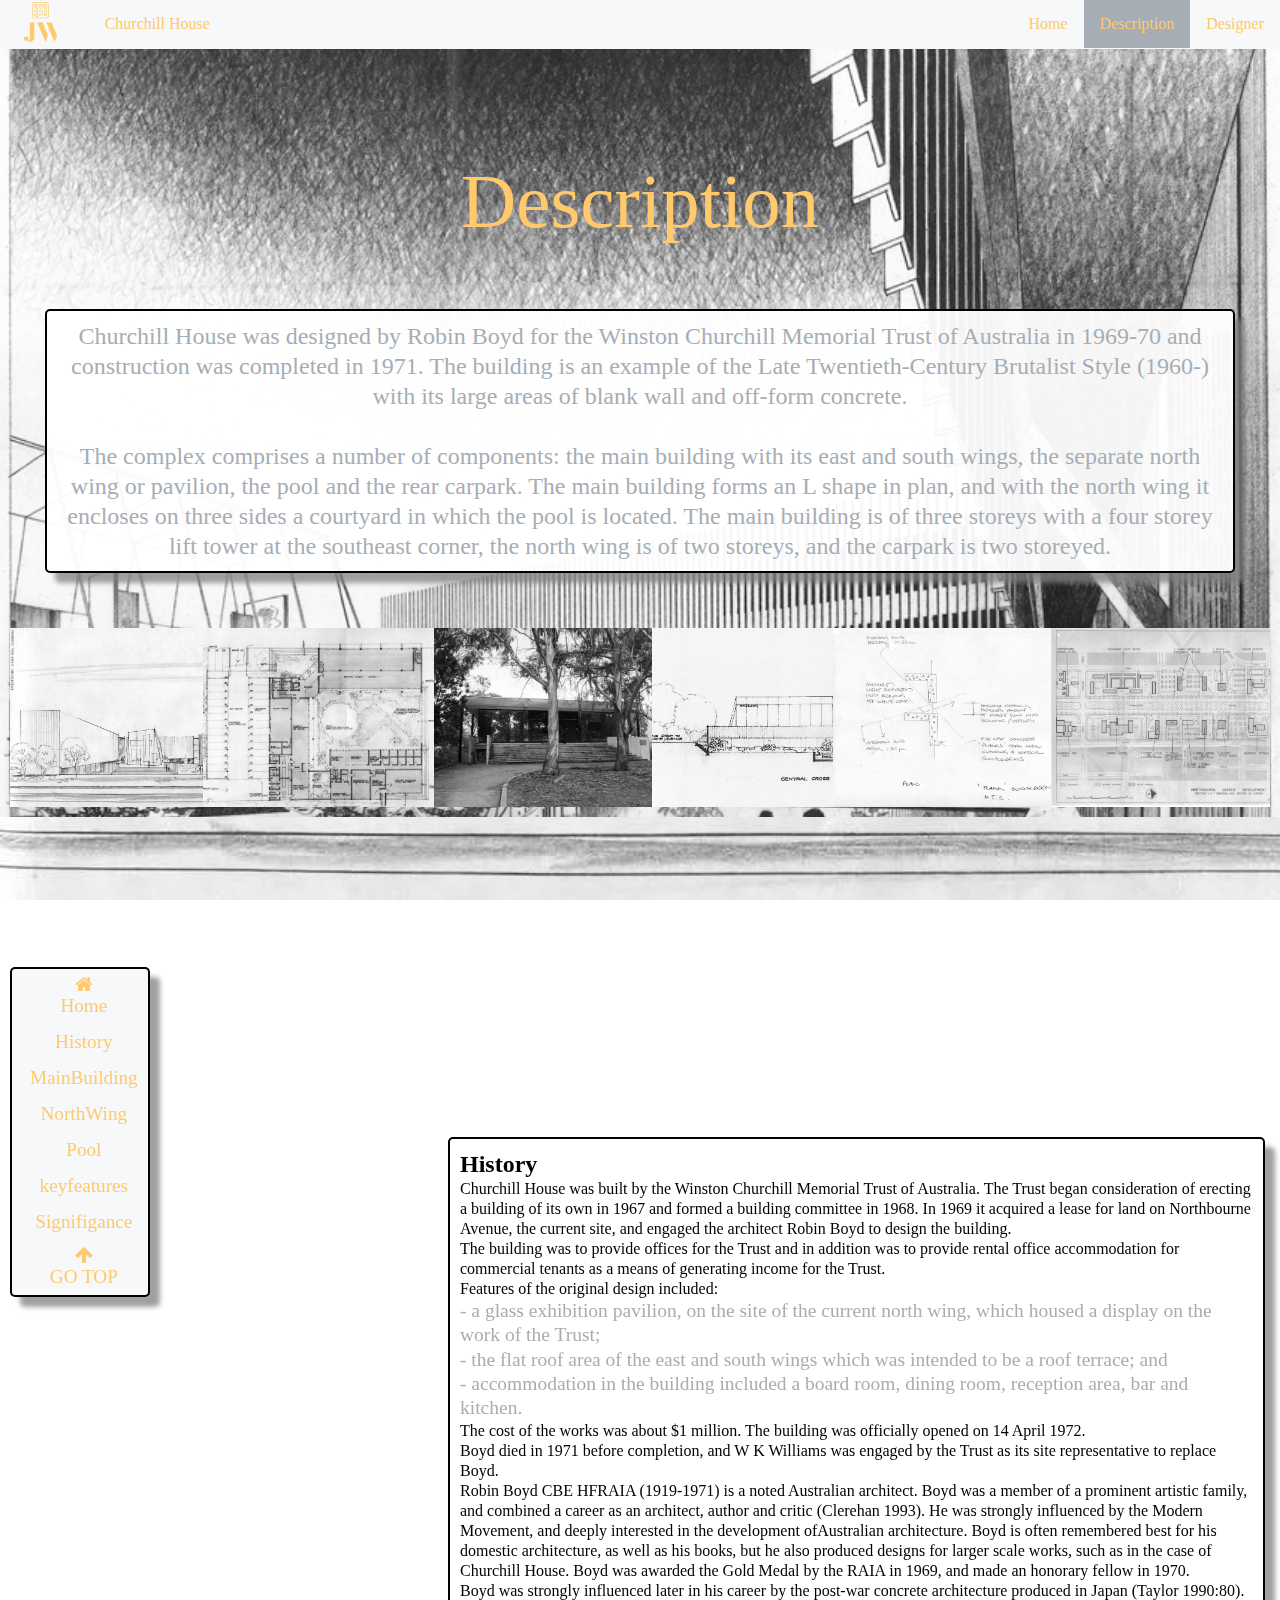
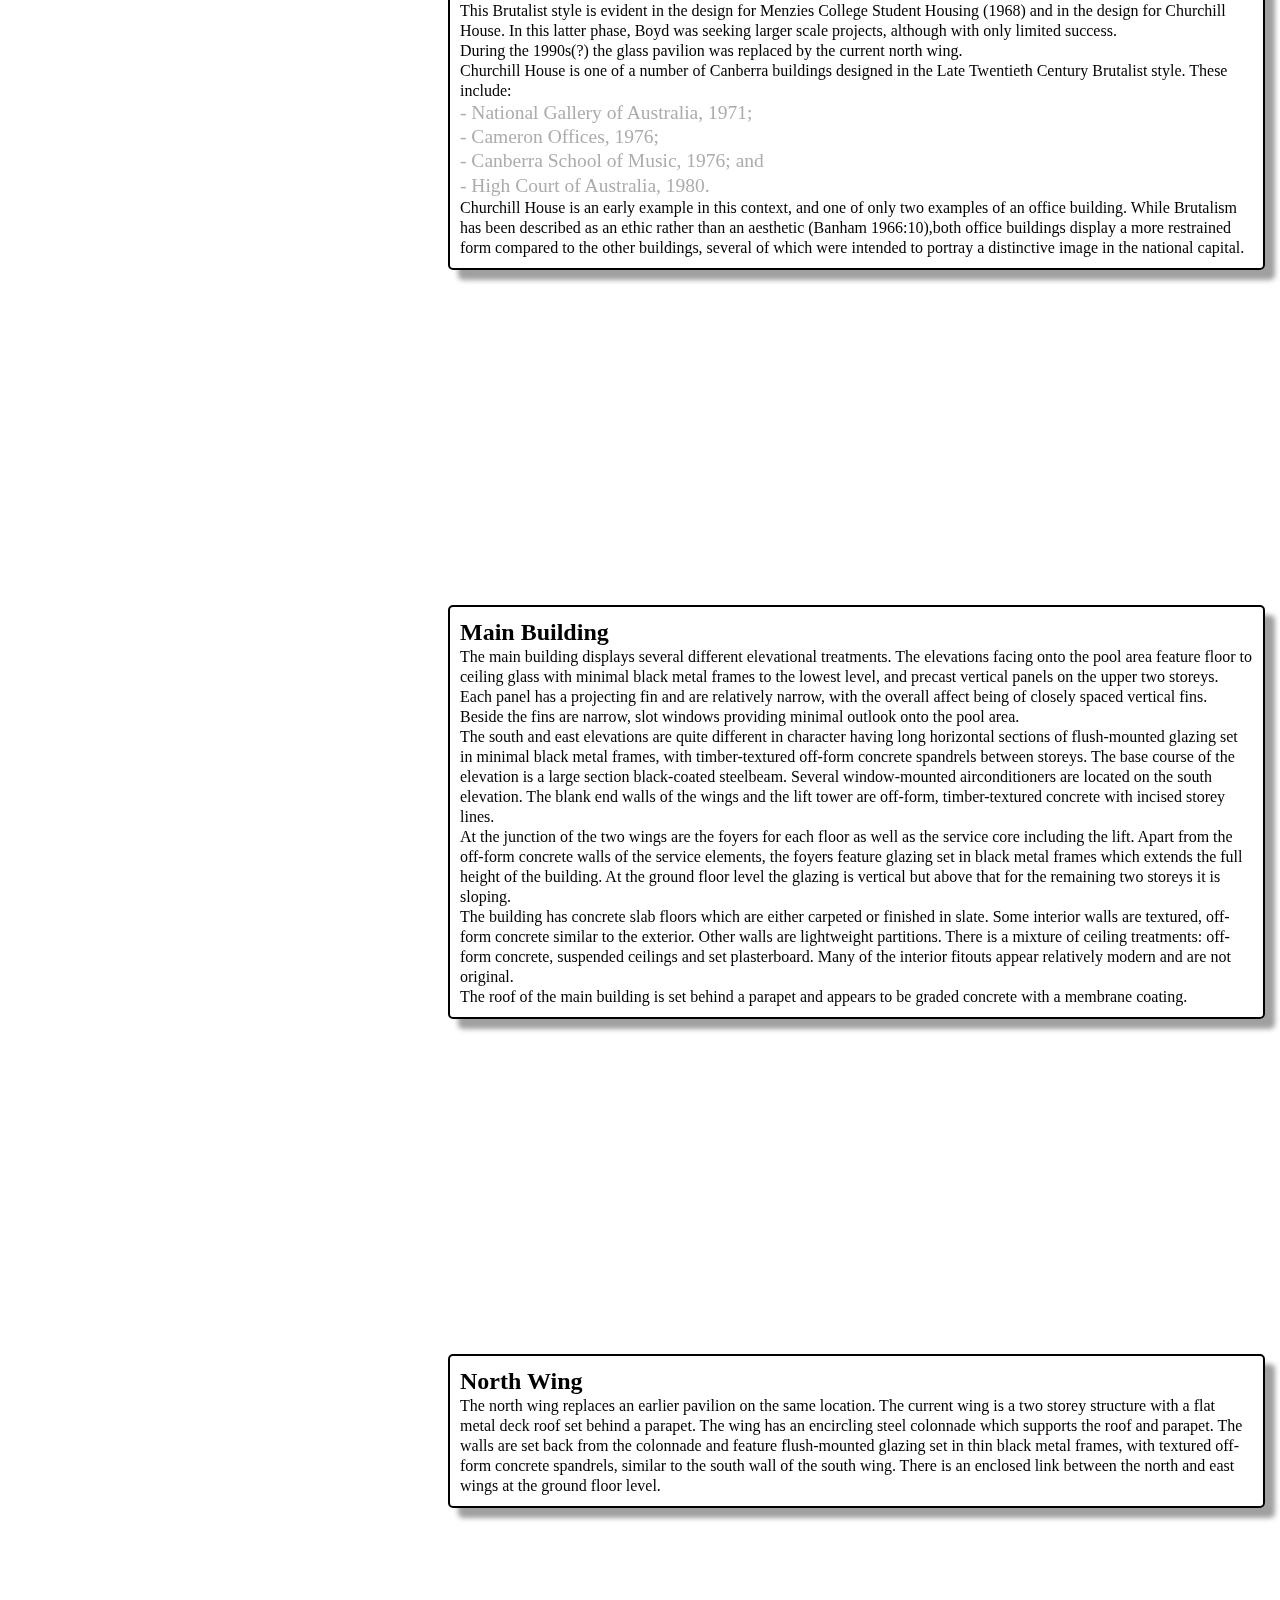
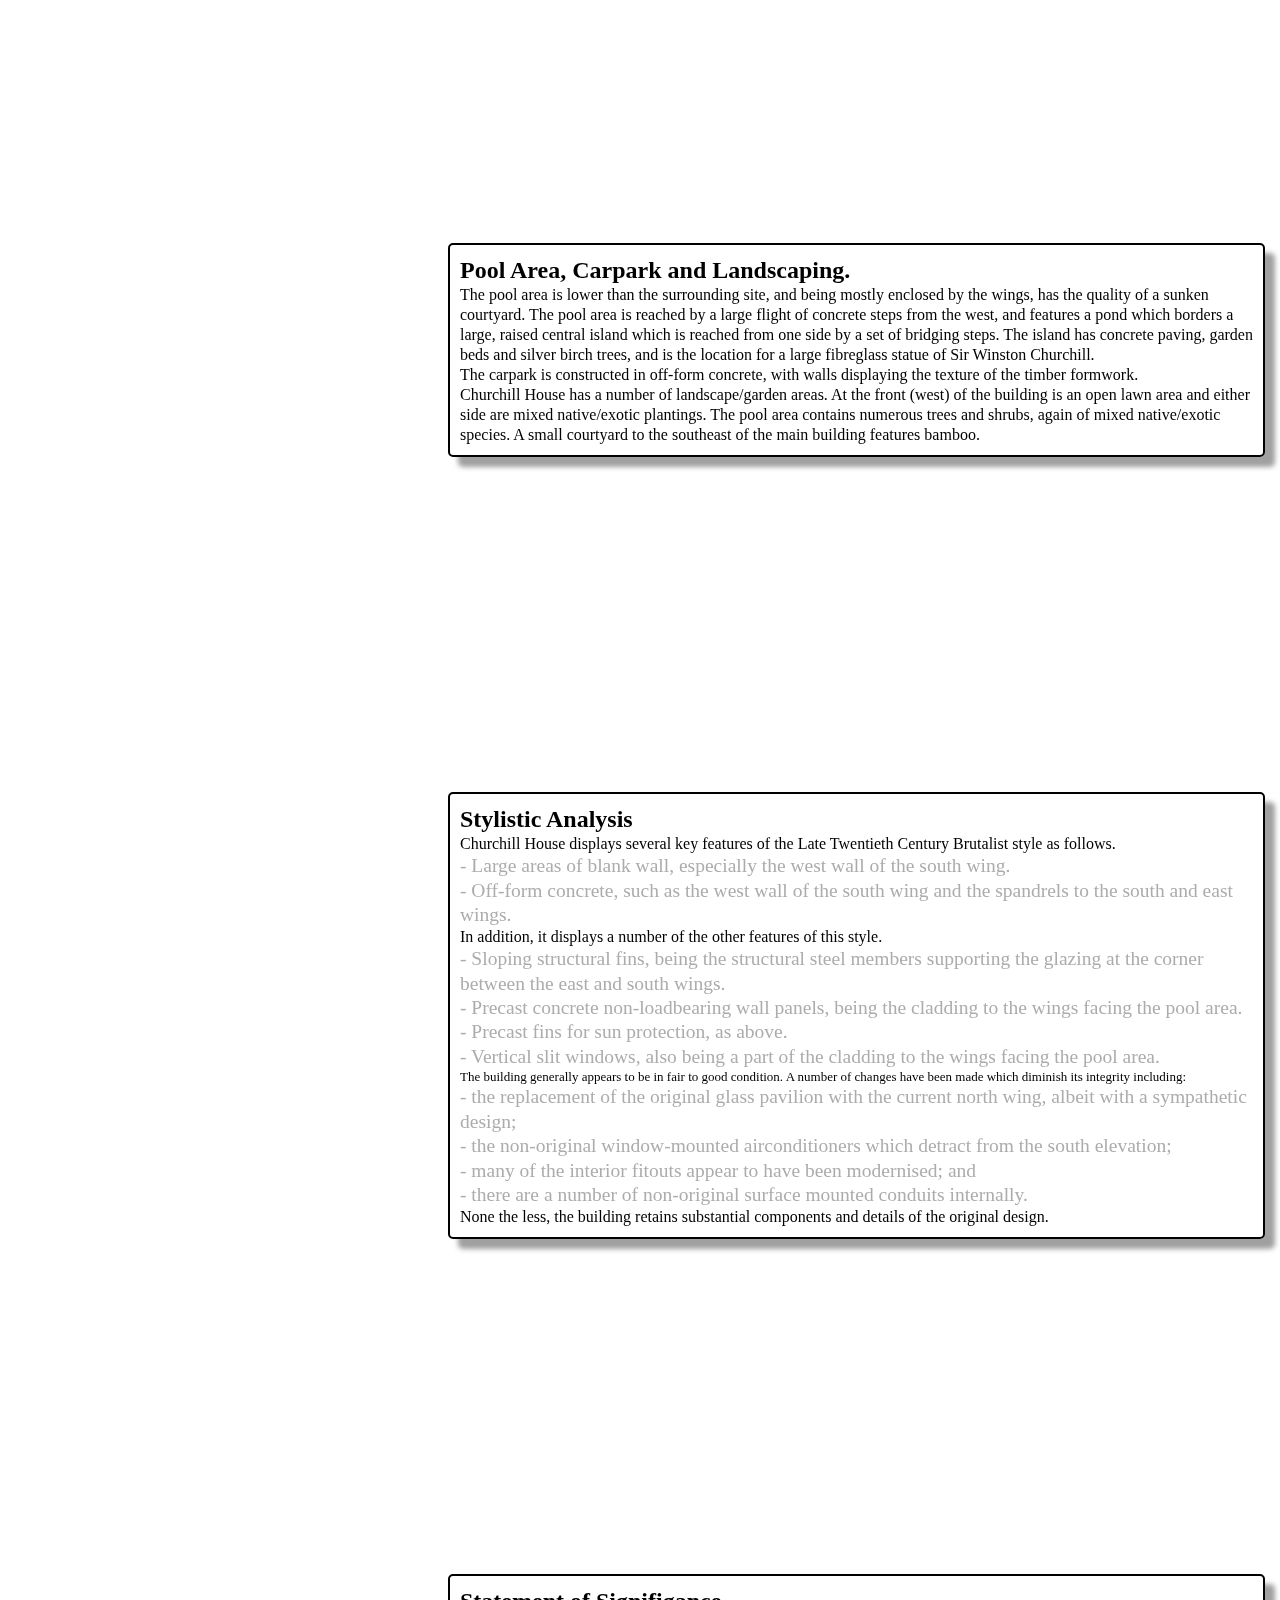
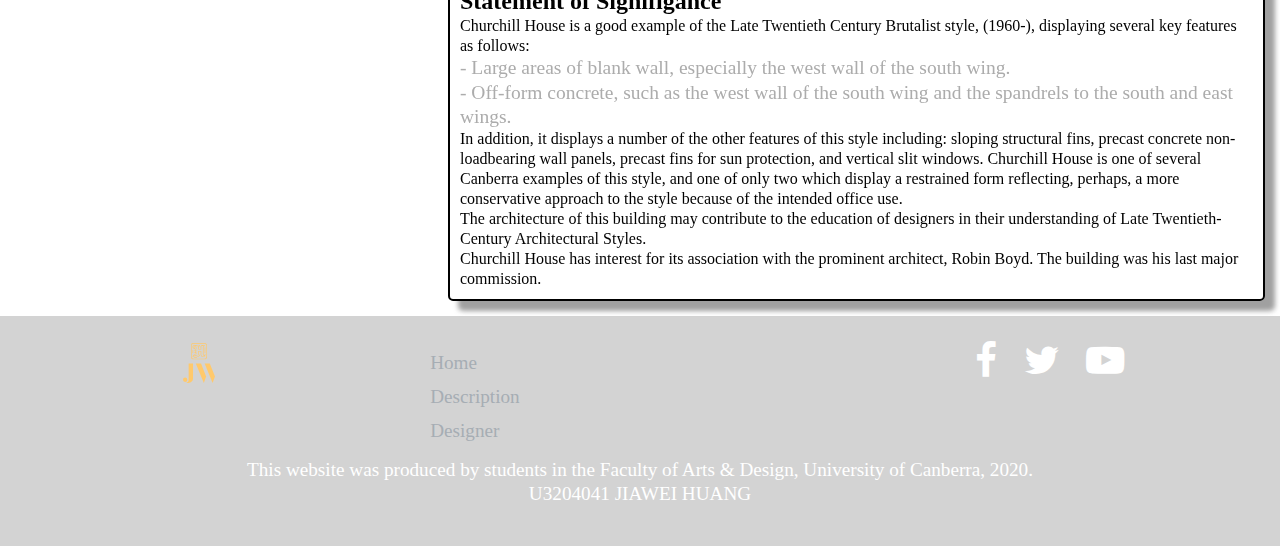
==== commit 01e9c70f: "waiting format content" ====
--- a/Description.html
+++ b/Description.html
@@ -32,7 +32,7 @@
                 <li><a href="Designer.html">Designer</a></li>
                 <li><a class="active" href="Description.html">Description</a></li>
                 <li><a href="Index.html">Home</a></li>
-                <li class="left"><img src="assets/img/image.svg" alt="logo" id="logo"></li>
+                <li class="left"><img src="assets/img/image.svg" alt="logo" class="logo"></li>
                 <li class="left"><a href="Index.html">Churchill House</a></li>
             </ul>
 
@@ -278,17 +278,25 @@
     </main>
 
     <footer>
-        <p>Follow us: 
-            <a href="mailto:someone@example.com"><i class="fa fa-facebook-official"></i></a>
-            <a href="mailto:someone@example.com"><i class="fa fa-twitter-square"></i></a>
-            <a href="mailto:someone@example.com"><i class="fa fa-youtube-square"></i></a>
+        <div class="footgrid">
+            <div class="left"><img src="assets/img/image.svg" alt="logo" class="logo"></div>
+            <div class="bot">    
+                <ul class="botnav">
+                    <li><a href="Index.html">Home</a></li>                    
+                    <li><a href="Description.html">Description</a></li>
+                    <li><a href="Designer.html">Designer</a></li>
+                </ul>
+            </div>
+        <p>
+            <a href="mailto:someone@example.com"><i class="fa fa-facebook fa-2x"></i></a> 
+            <a href="mailto:someone@example.com"><i class="fa fa-twitter fa-2x"></i></a>
+            <a href="mailto:someone@example.com"><i class="fa fa-youtube-play fa-2x"></i></a>
         </p>
-        
+    </div>
         <p>This website was produced by students in the Faculty of Arts & Design, University of Canberra, 2020.
         </p>
-
         <p>
-            Jiawei HUANG
+            U3204041 JIAWEI HUANG
         </p>
     </footer>
 
--- a/assets/css/stylecss.css
+++ b/assets/css/stylecss.css
@@ -21,6 +21,13 @@
 
 a {
     text-decoration: none;
+}
+
+.list {
+    list-style-type: none;
+    text-align: left;
+    color: #A6ADB4;
+    font-size: 1.5em;
 }
 
 .sidenav {
@@ -38,9 +45,6 @@
     box-shadow: 10px 10px 5px rgba(128, 128, 128, 0.75);
 }
 
-.list {
-    list-style-type: none;
-}
 
 .sidenav li a {
     padding: 6px 8px 6px 16px;
@@ -103,19 +107,24 @@
     padding: 0px 8px;
 
 }
-
+ul.botnav{
+    padding: 0;
+    list-style-type: none;
+    width: 15%;
+}
+ul.botnav li{
+    margin: 10px;
+
+}
 ul.botnav li a {
-    color: #FFFFFF;
-    margin: 10px;
+    color: #A6ADB4;
     text-decoration: none;
+    display: grid;
 }
 ul.botnav li a:hover {
-    color: gray;
-}
-
-ul.botnav li a.active {
-    color: #A6ADB4;
-}
+    color: #F6F8F9;
+}
+
 
 img.logo {
     padding: 2px 16px;
@@ -148,6 +157,7 @@
     color: #FFC96C;
     text-align: center;
 }
+
 .row {
     display: grid;
     grid-template-columns: auto auto auto auto auto auto;
@@ -249,8 +259,20 @@
     padding-bottom: 40px;
     bottom: 0;
     font-size: larger;
-}
-
+    display: grid;
+}
+.footgrid{
+    display: grid;
+    grid-template-columns: auto auto auto;
+}
+.bot{
+    margin-left: 5%;
+    margin-bottom: 1%;
+}
+.left{
+    float: left;
+    text-align: center;
+}
 .arboretum {
     height: auto;
     background-image: url(../img/churchill-house-5.png);
@@ -497,6 +519,14 @@
 i.fa.fa-arrow-up{
     text-align: center;
 }
+i.fa.fa-facebook,
+i.fa.fa-twitter,
+i.fa.fa-youtube-play
+{
+    color: #FFFFFF;
+    margin-right: 5%;
+}
+
 .op a{
    display: grid;
 }
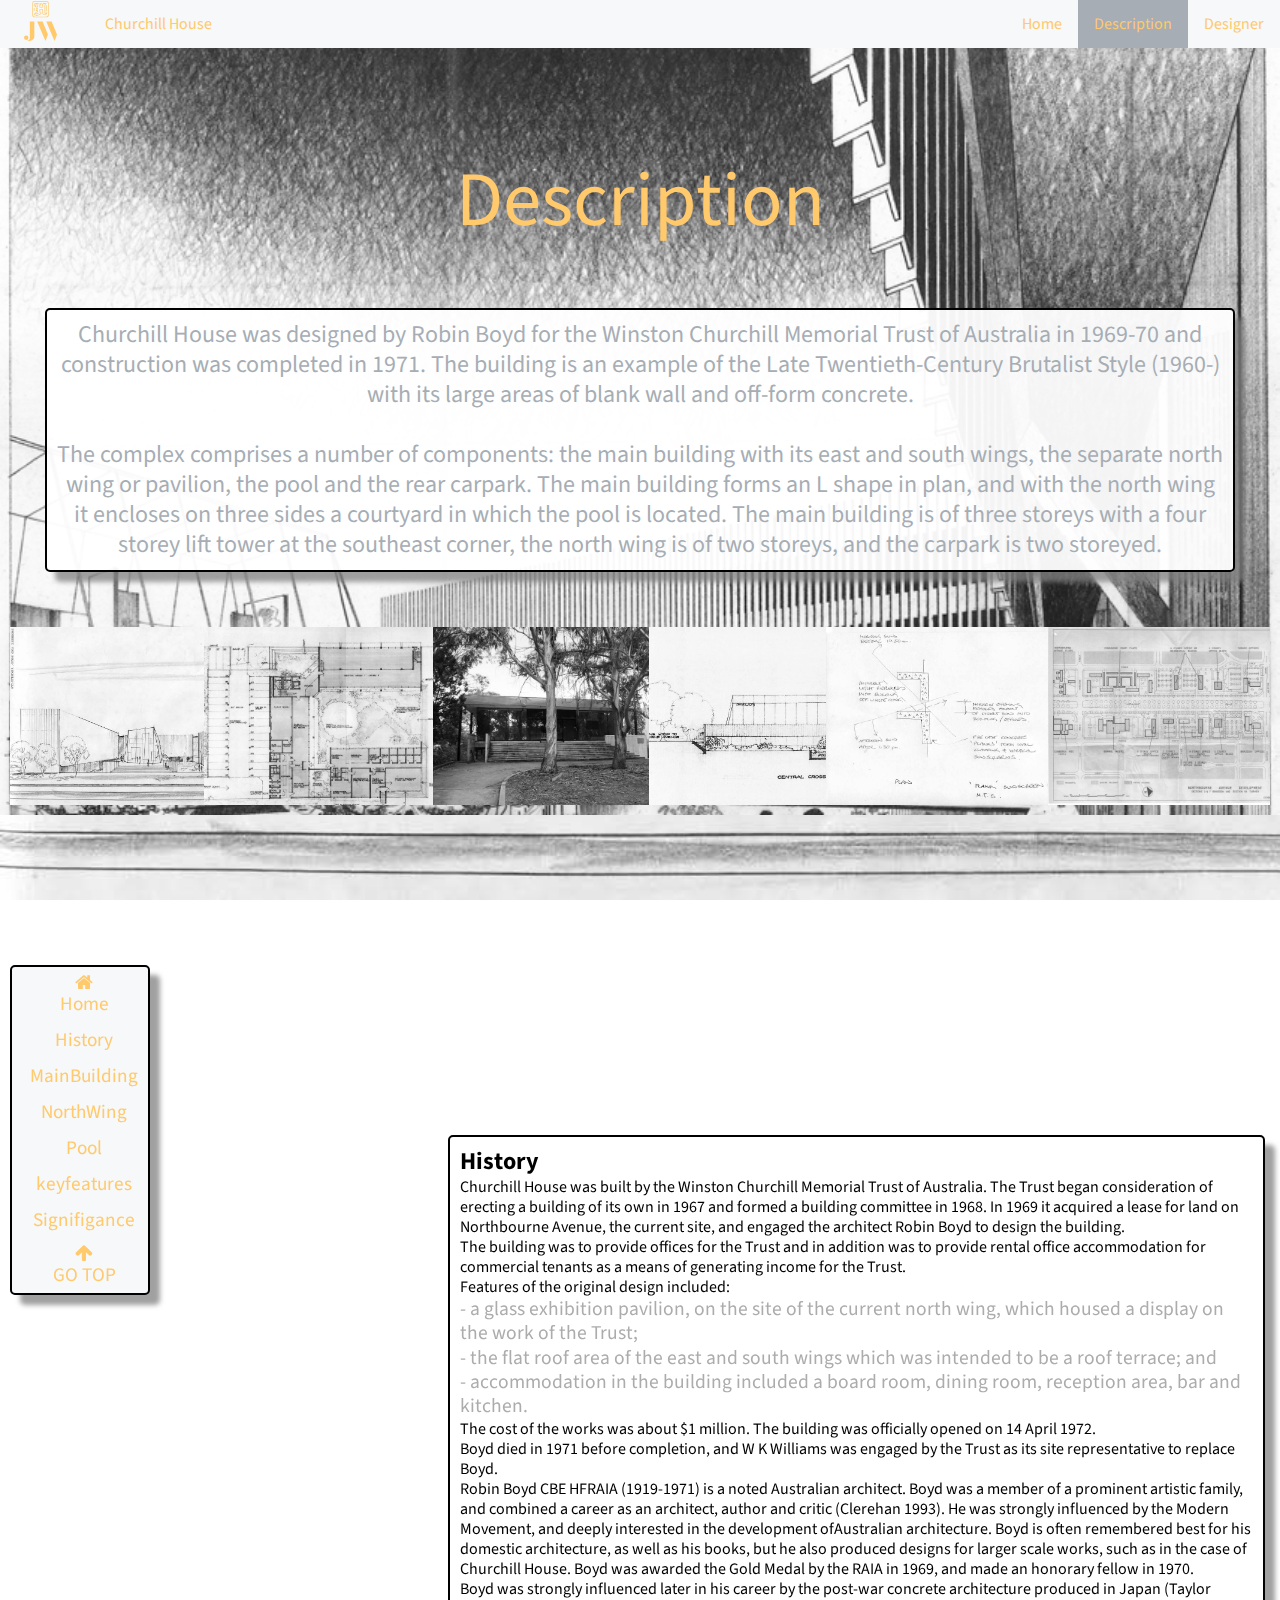
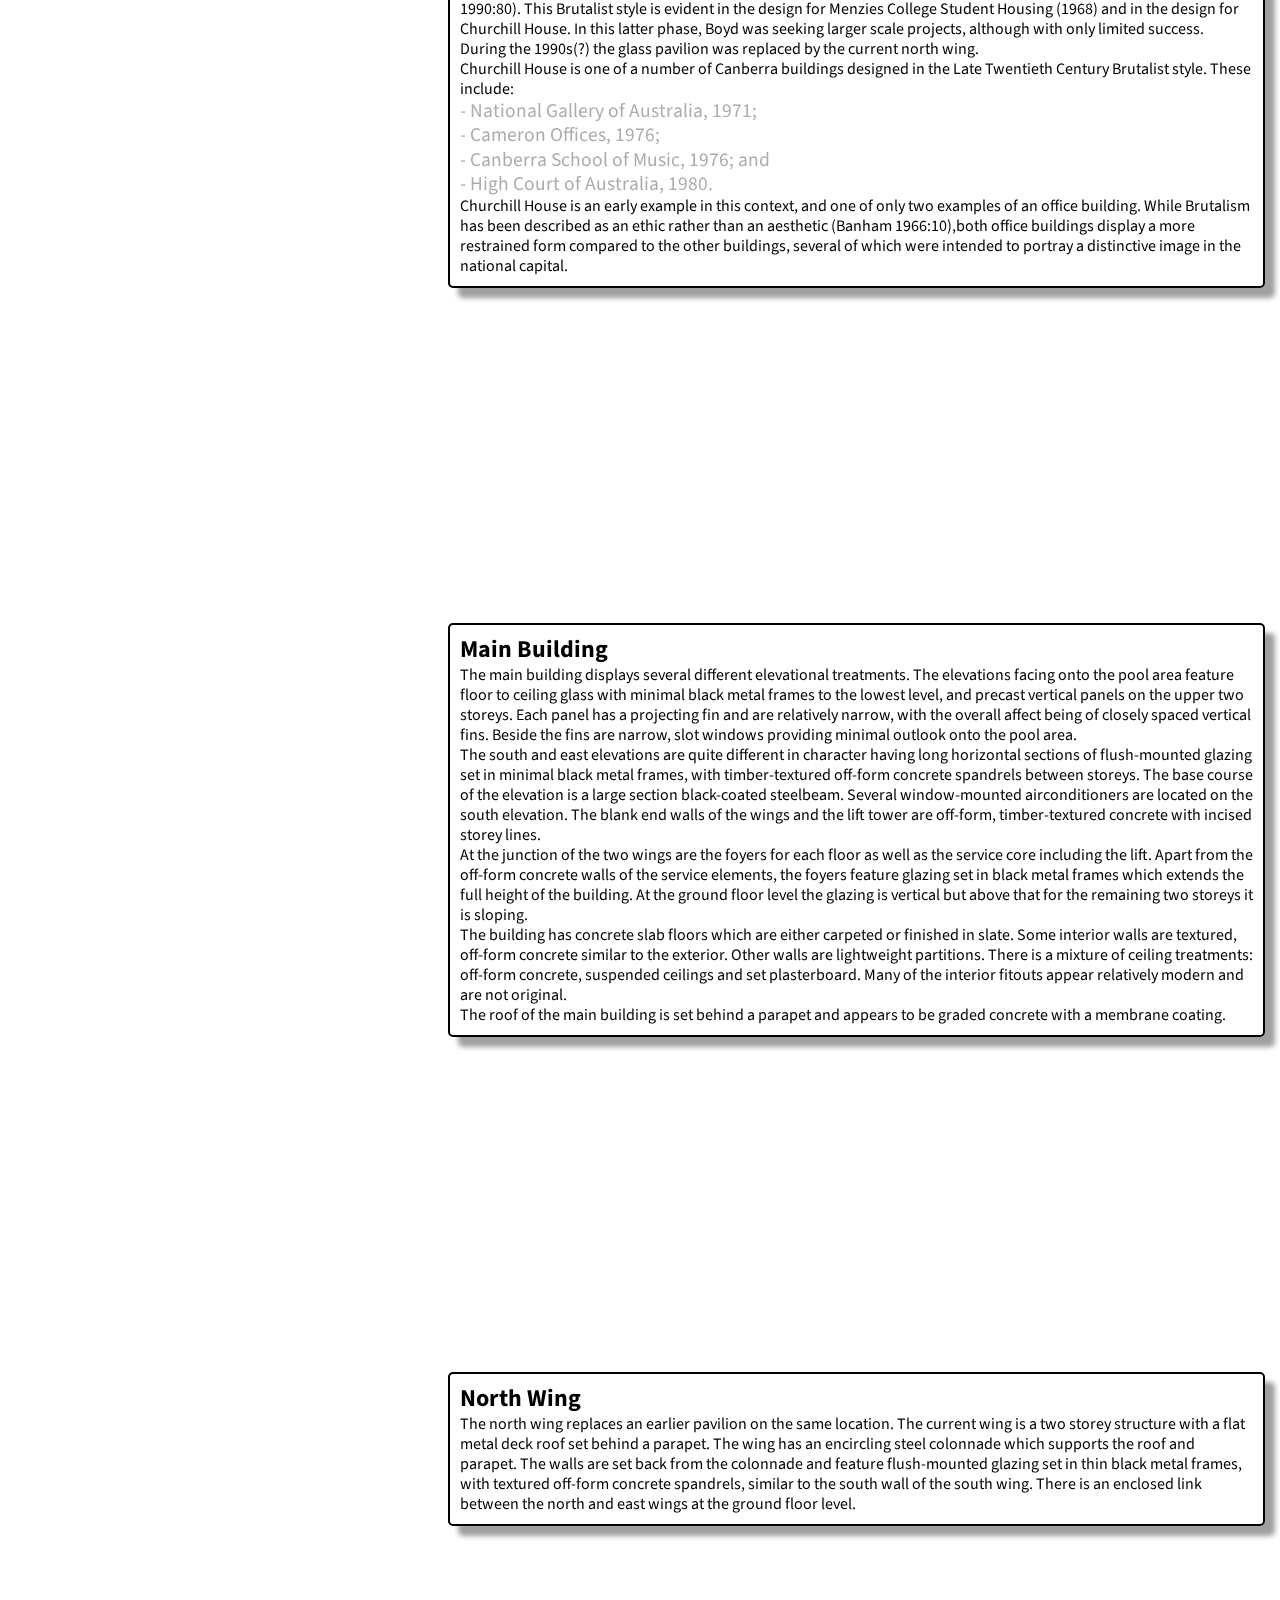
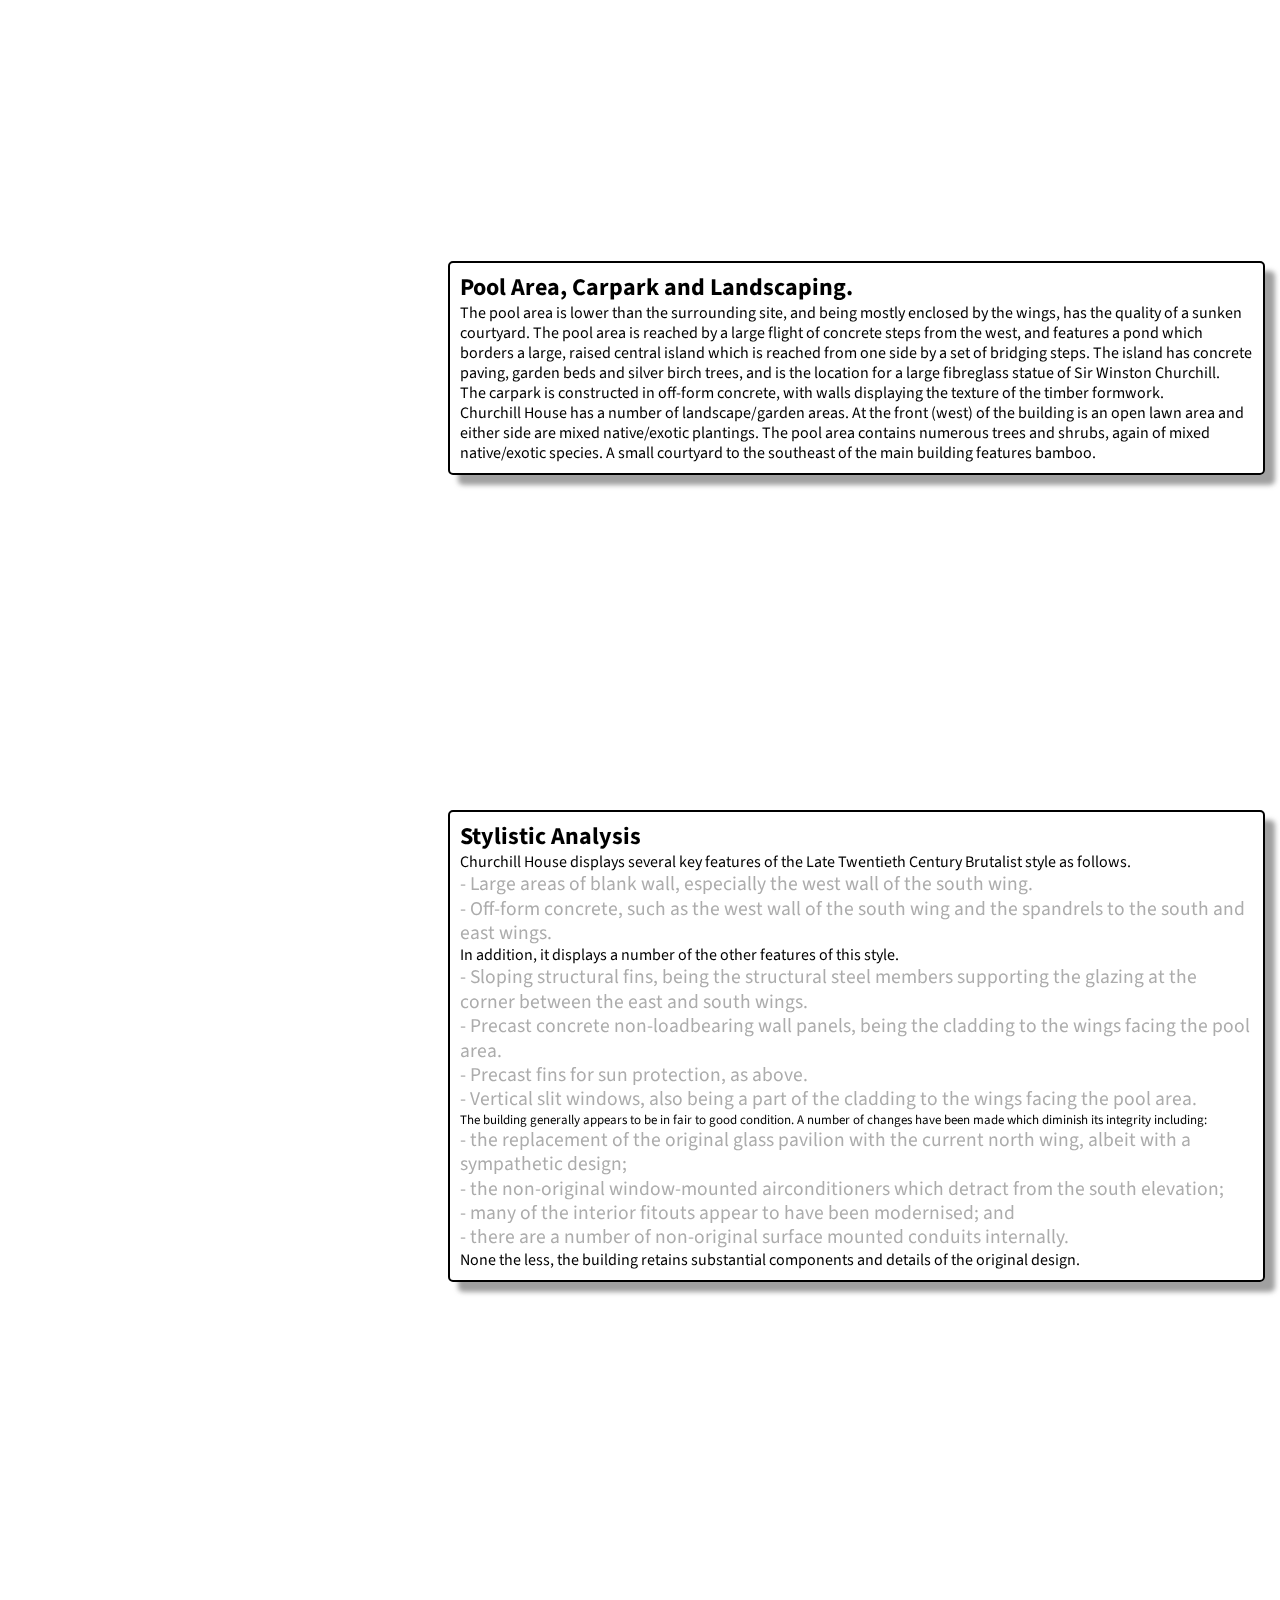
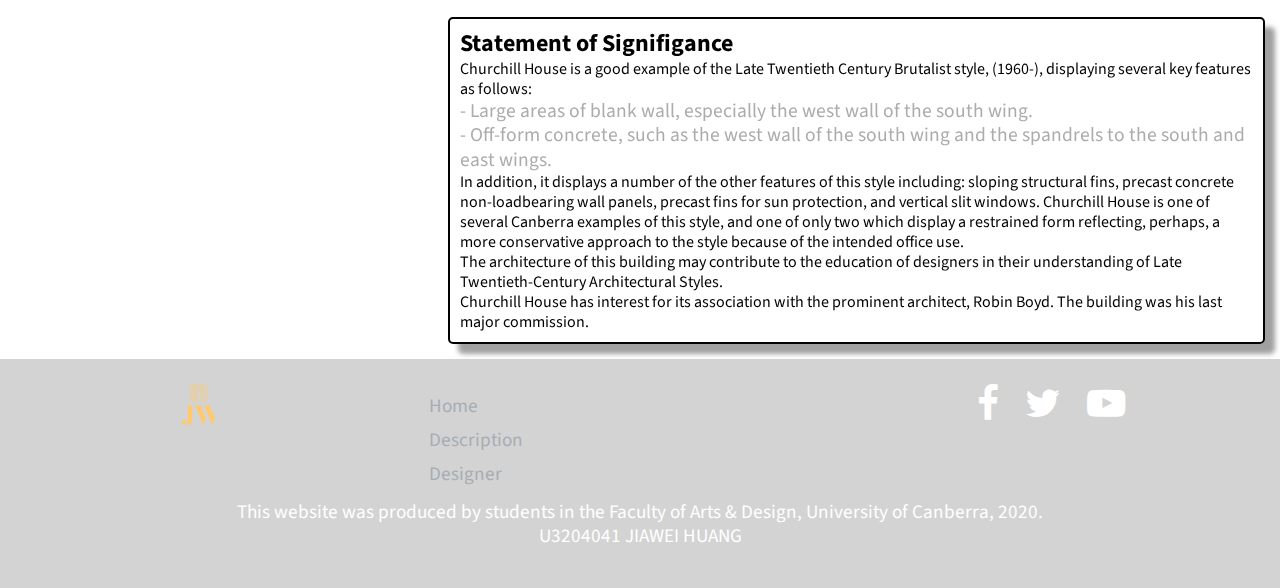
==== commit be9aa944: "16" ====
--- a/Description.html
+++ b/Description.html
@@ -6,6 +6,7 @@
     <meta charset="utf-8" />
     <link href="assets/css/stylecss.css" rel="stylesheet" type="text/css" />
     <link rel="stylesheet" href="https://cdnjs.cloudflare.com/ajax/libs/font-awesome/4.7.0/css/font-awesome.min.css">
+    <link href="https://fonts.googleapis.com/css2?family=Source+Sans+Pro:wght@400;600;900&display=swap" rel="stylesheet">
     <!-- Dublin Core Metadata -->
 
     <meta NAME="DC.Creator" CONTENT="Jiawei HUANG">
@@ -31,9 +32,9 @@
 
                 <li><a href="Designer.html">Designer</a></li>
                 <li><a class="active" href="Description.html">Description</a></li>
-                <li><a href="Index.html">Home</a></li>
+                <li><a href="index.html">Home</a></li>
                 <li class="left"><img src="assets/img/image.svg" alt="logo" class="logo"></li>
-                <li class="left"><a href="Index.html">Churchill House</a></li>
+                <li class="left"><a href="index.html">Churchill House</a></li>
             </ul>
 
         </nav>
--- a/assets/css/stylecss.css
+++ b/assets/css/stylecss.css
@@ -127,7 +127,7 @@
 
 
 img.logo {
-    padding: 2px 16px;
+    padding: 1px 16px;
     height: 40px;
 }
 
@@ -199,7 +199,7 @@
     }
 
     #menu-toggle {
-        display: contents;
+        display: block;
         background-color: #F6F8F9;
         color: #FFC96C;
         padding: 10px;
@@ -386,7 +386,7 @@
     }
 
     p.content {
-        font-size: 1.2em;
+        font-size: 1em;
     }
 }
 
@@ -532,4 +532,5 @@
 }
 body {
     line-height: 1.25;
+    font-family: 'Source Sans Pro', sans-serif;
 }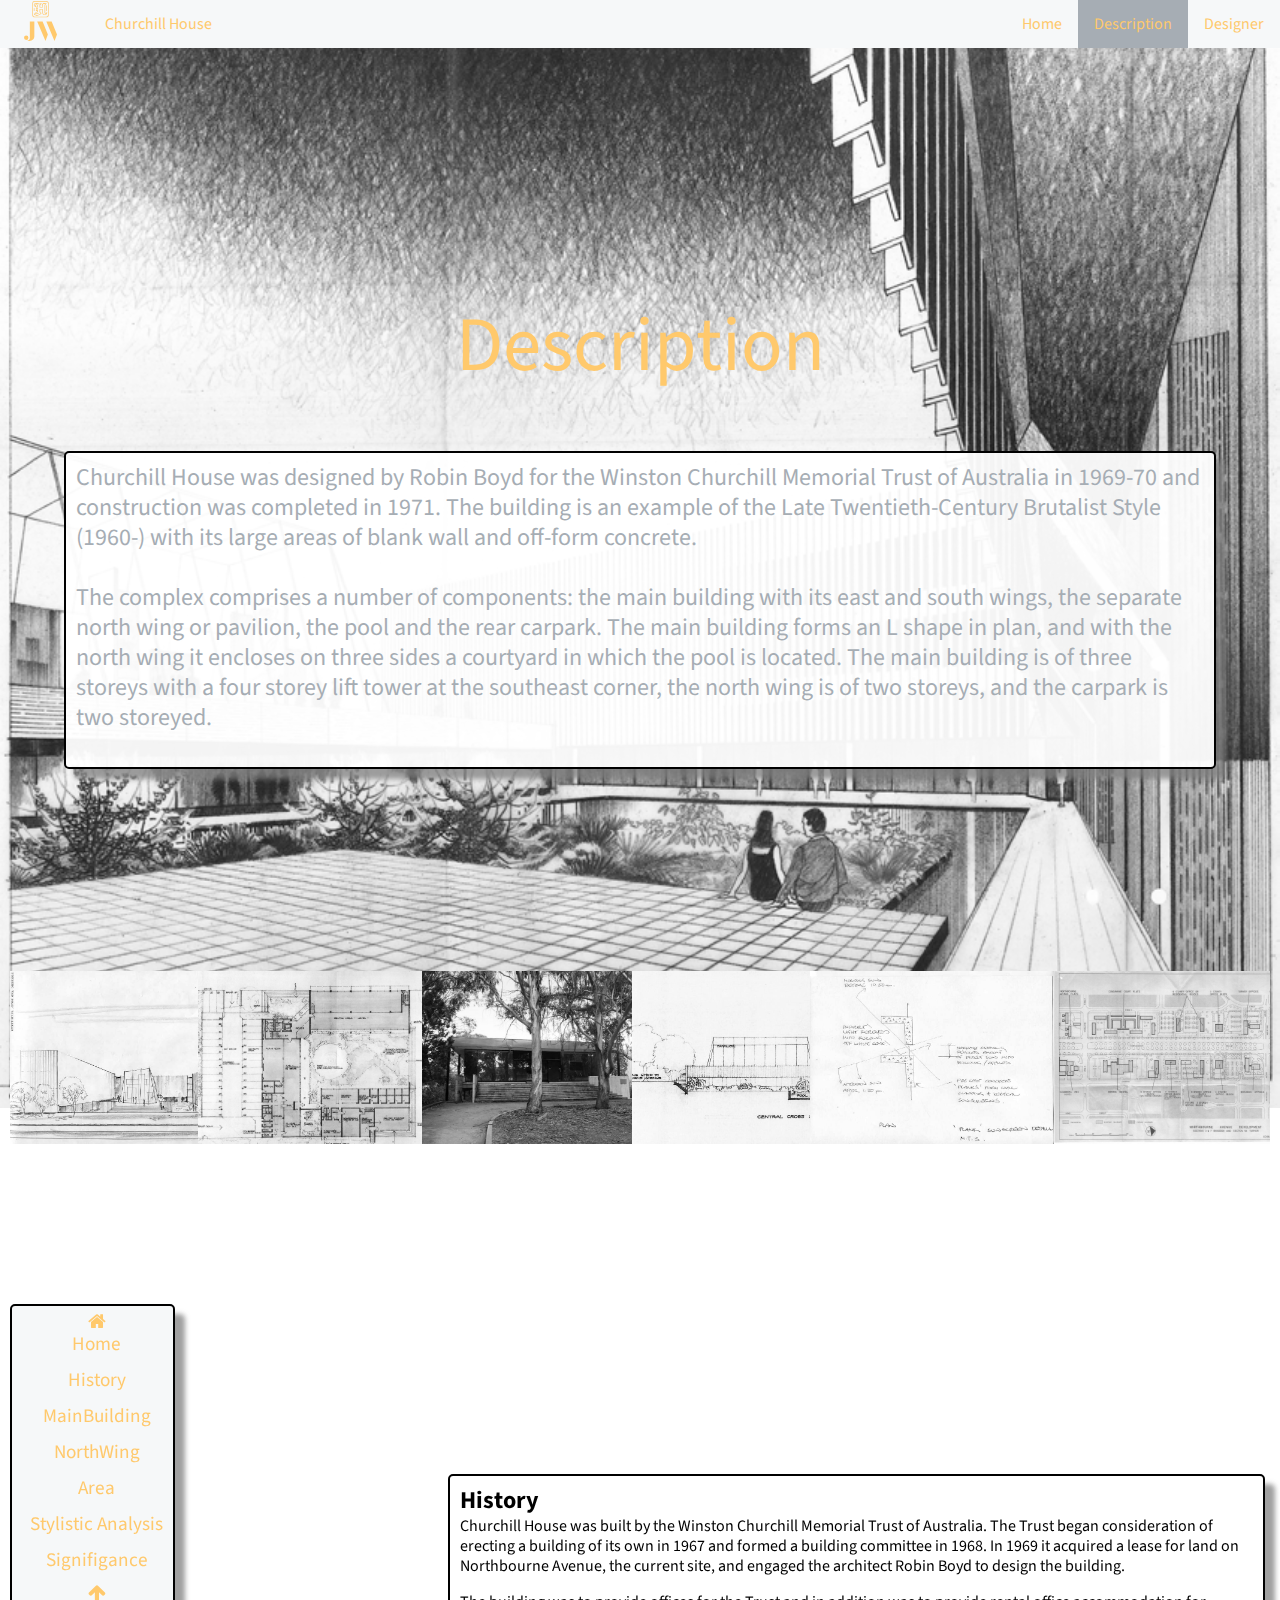
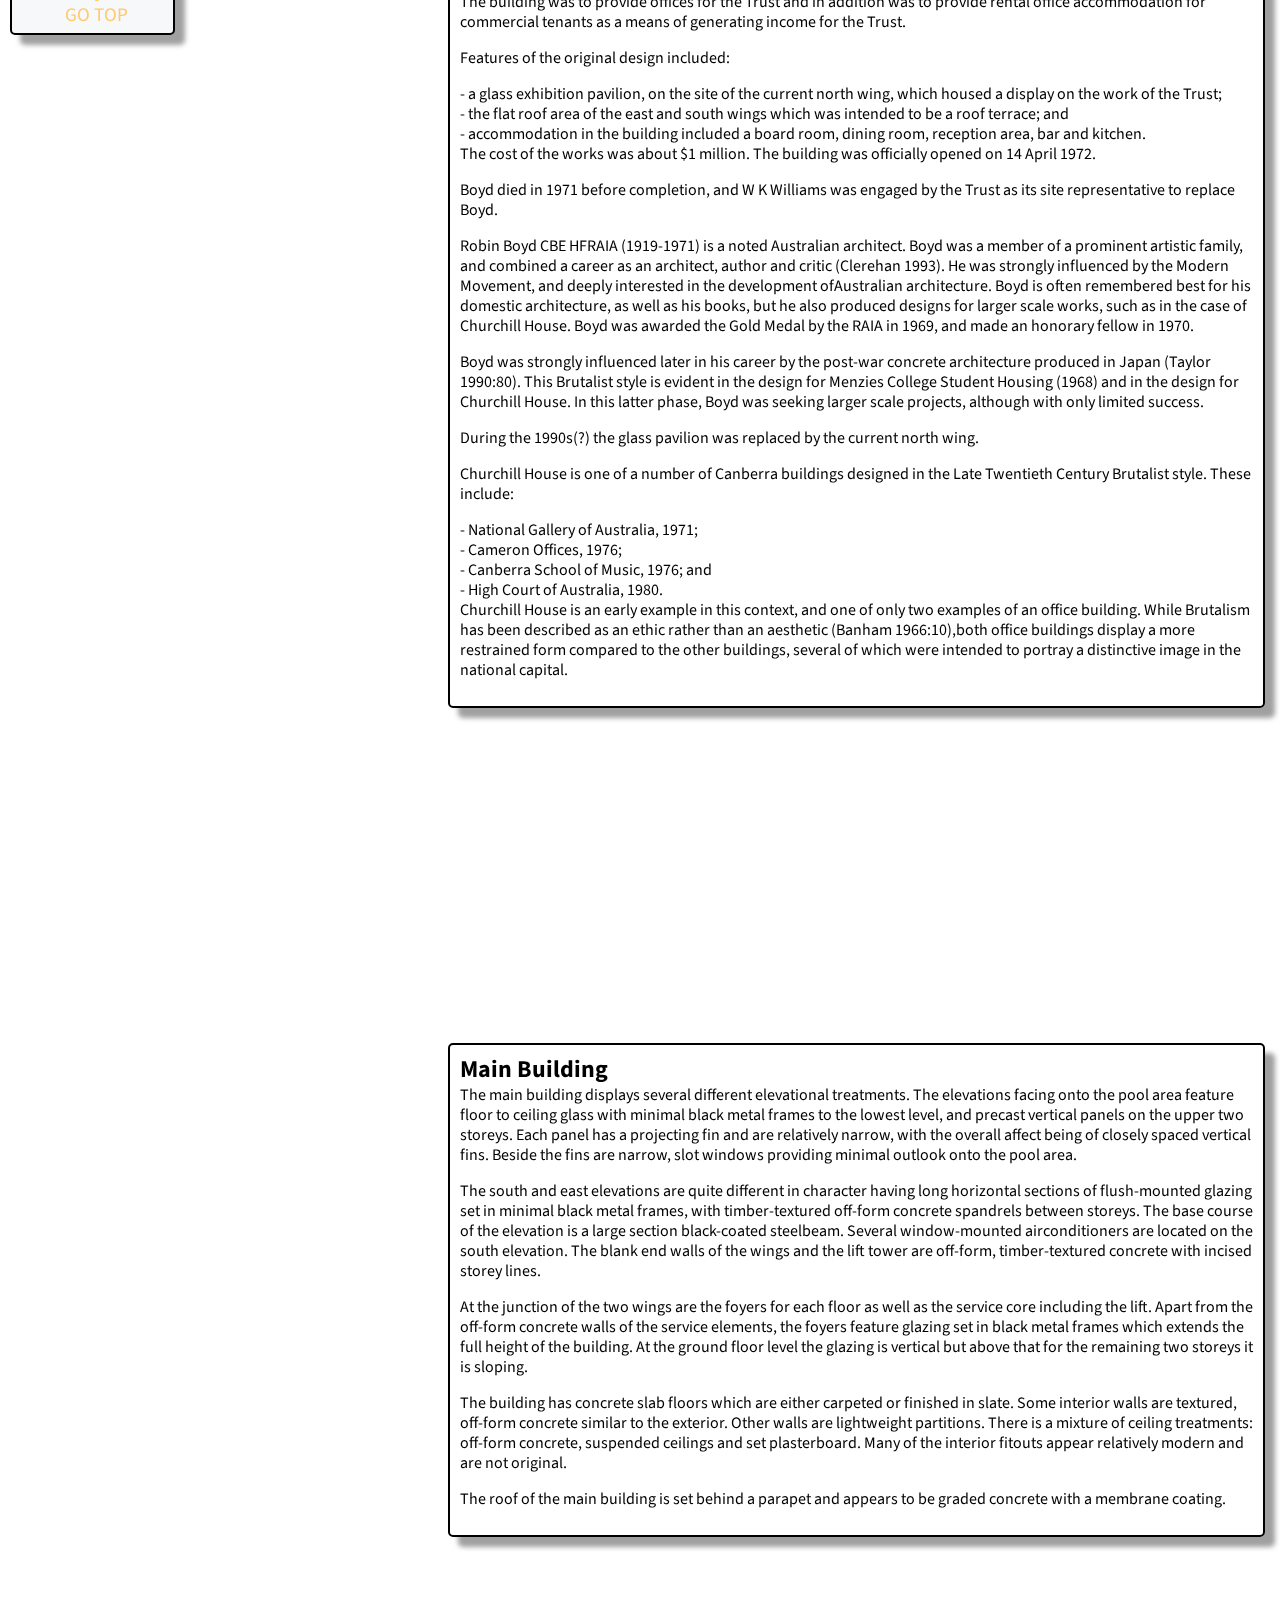
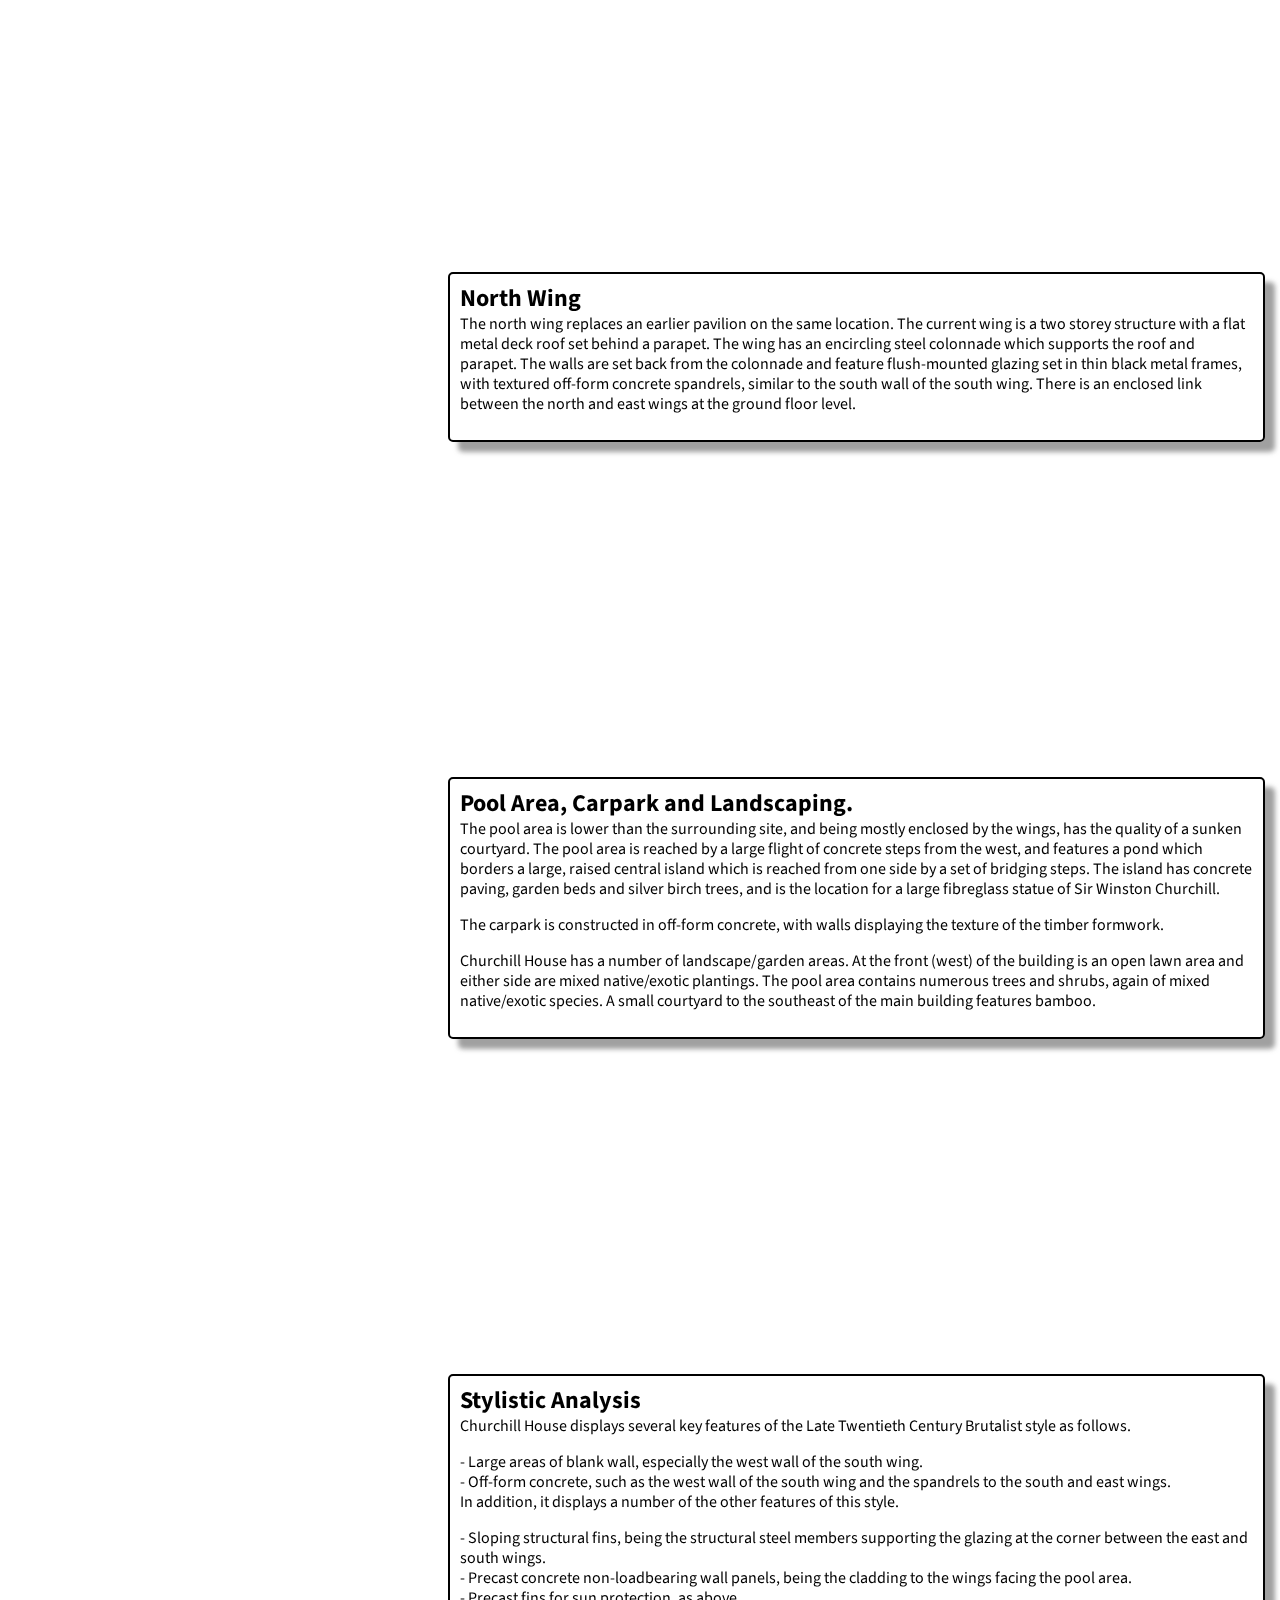
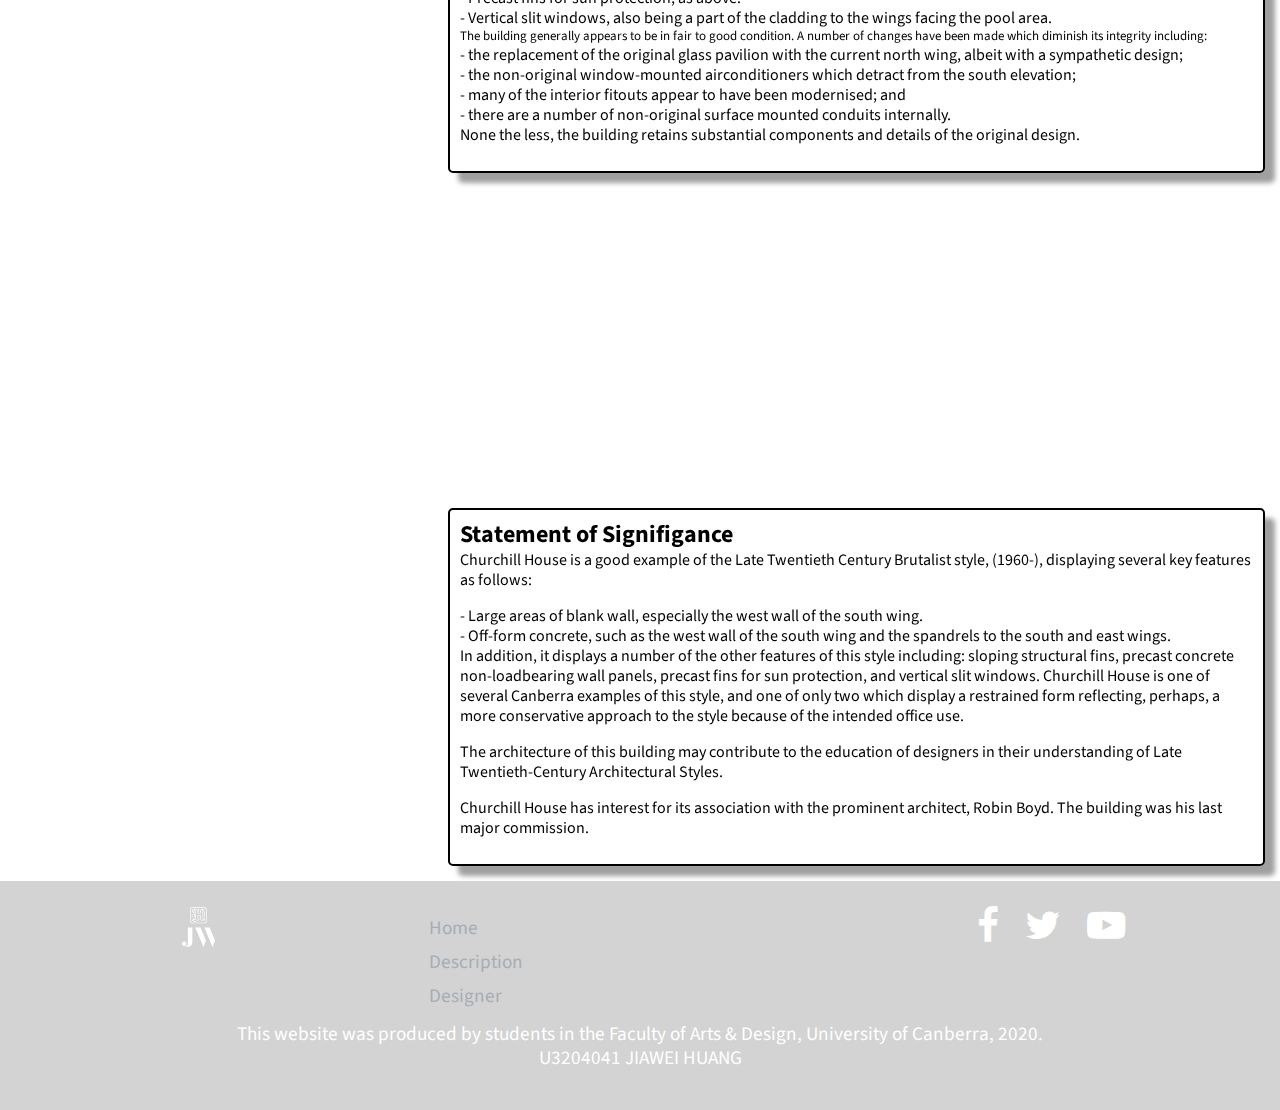
==== commit 51b94568: "17" ====
--- a/Description.html
+++ b/Description.html
@@ -89,7 +89,7 @@
                 <div class="Pool">
                     <div class="columns">
                         <div class="op">
-                            <p class="sub"> Area</p>
+                            <p class="sub">Area</p>
                             <a href="#Pool"><div class="button1"><span>MORE INFO</span></div></a>
                         </div>
                     </div>
@@ -97,7 +97,7 @@
                 <div class="keyfeatures">
                     <div class="columns">
                         <div class="op">
-                            <p class="sub">key features</p>
+                            <p class="sub">Stylistic Analysis</p>
                             <a href="#keyfeatures"><div class="button1"><span>MORE INFO</span></div></a>
                         </div>
                     </div>
@@ -105,7 +105,7 @@
                 <div class="Signifigance">
                     <div class="columns">
                         <div class="op">
-                            <p class="sub"> Signifigance</p>
+                            <p class="sub">Signifigance</p>
                             <a href="#Signifigance"><div class="button1"><span>MORE INFO</span></div></a>
                         </div>
                     </div>
@@ -120,8 +120,8 @@
                 <li><a href="#History"><p class="sdop"> History</p></a></li>
                 <li><a href="#MainBuilding"><p class="sdop"> MainBuilding</p></a></li>
                 <li><a href="#NorthWing"><p class="sdop"> NorthWing</p></a></li>
-                <li><a href="#Pool"><p class="sdop"> Pool</p></a></li>
-                <li><a href="#keyfeatures"><p class="sdop"> keyfeatures</p></a></li>
+                <li><a href="#Pool"><p class="sdop"> Area</p></a></li>
+                <li><a href="#keyfeatures"><p class="sdop"> Stylistic Analysis</p></a></li>
                 <li><a href="#Signifigance"><p class="sdop"> Signifigance</p></a></li>
                 <li><a href="#top" id="gotop"><i class="fa fa-arrow-up" aria-hidden="true"></i><p class="sdop"> GO TOP</p></a></li>
             </ul>
@@ -280,7 +280,7 @@
 
     <footer>
         <div class="footgrid">
-            <div class="left"><img src="assets/img/image.svg" alt="logo" class="logo"></div>
+            <div class="left"><img src="assets/img/image1.svg" alt="logo" class="logo"></div>
             <div class="bot">    
                 <ul class="botnav">
                     <li><a href="Index.html">Home</a></li>                    
--- a/assets/css/stylecss.css
+++ b/assets/css/stylecss.css
@@ -9,7 +9,10 @@
     z-index: 9999;
     display: inherit;
 }
-
+body {
+    line-height: 1.25;
+    font-family: 'Source Sans Pro', sans-serif;
+}
 /*the toggles have to come first, because you need to override them with the media queries*/
 #menu-check {
     display: none;
@@ -26,10 +29,16 @@
 .list {
     list-style-type: none;
     text-align: left;
+    font-size: medium;
+}
+.list1 {
+    list-style-type: none;
+    text-align: left;
+    font-size: medium;
     color: #A6ADB4;
     font-size: 1.5em;
-}
-
+    margin-bottom: 1em;
+}
 .sidenav {
     width: 100%;
     position: sticky;
@@ -97,15 +106,13 @@
     background-color: #A6ADB4;
 }
 
-ul.topnav li.right {
-    float: right;
-}
-
 ul.topnav li.left {
     float: left;
     text-align: center;
     padding: 0px 8px;
-
+}
+ul.topnav li.ys{
+    display: none;
 }
 ul.botnav{
     padding: 0;
@@ -139,6 +146,8 @@
 p.content {
     color: #A6ADB4;
     font-size: 1.5em;
+    margin-bottom: 1em;
+    text-align: left;
 }
 
 p.sub {
@@ -152,6 +161,7 @@
     text-align: left;
     color: black;
     font-size: medium;
+    margin-bottom: 1em;
 }
 p.sdop{
     color: #FFC96C;
@@ -227,8 +237,12 @@
     ul {
         list-style: none;
     }
-
-    ul.topnav li.left {
+    ul.topnav li.ys{
+        display: block;
+    }
+    ul.topnav li.none,
+    ul.topnav li.left 
+    {
         display: none;
     }
 
@@ -242,7 +256,9 @@
         grid-template-columns: auto;
         padding: 25px;
     }
-
+    .op{
+        visibility: visible !important;
+    }
 }
 
 span.icon {
@@ -391,7 +407,7 @@
 }
 
 .mg {
-    padding: 45px;
+    padding: 15% 5%;
 }
 
 .text {
@@ -436,8 +452,8 @@
     border: none;
     color: #f1f1f1;
     text-align: center;
-    font-size: 80%;
-    padding: 10%;
+    font-size: 100%;
+    padding: 5%;
     cursor: pointer;
     width: min-content;
     border-radius: 10px;
@@ -526,11 +542,11 @@
     color: #FFFFFF;
     margin-right: 5%;
 }
-
+i.fa.fa-facebook:hover,
+i.fa.fa-twitter:hover,
+i.fa.fa-youtube-play:hover{
+    color: #FFC96C;
+}
 .op a{
    display: grid;
 }
-body {
-    line-height: 1.25;
-    font-family: 'Source Sans Pro', sans-serif;
-}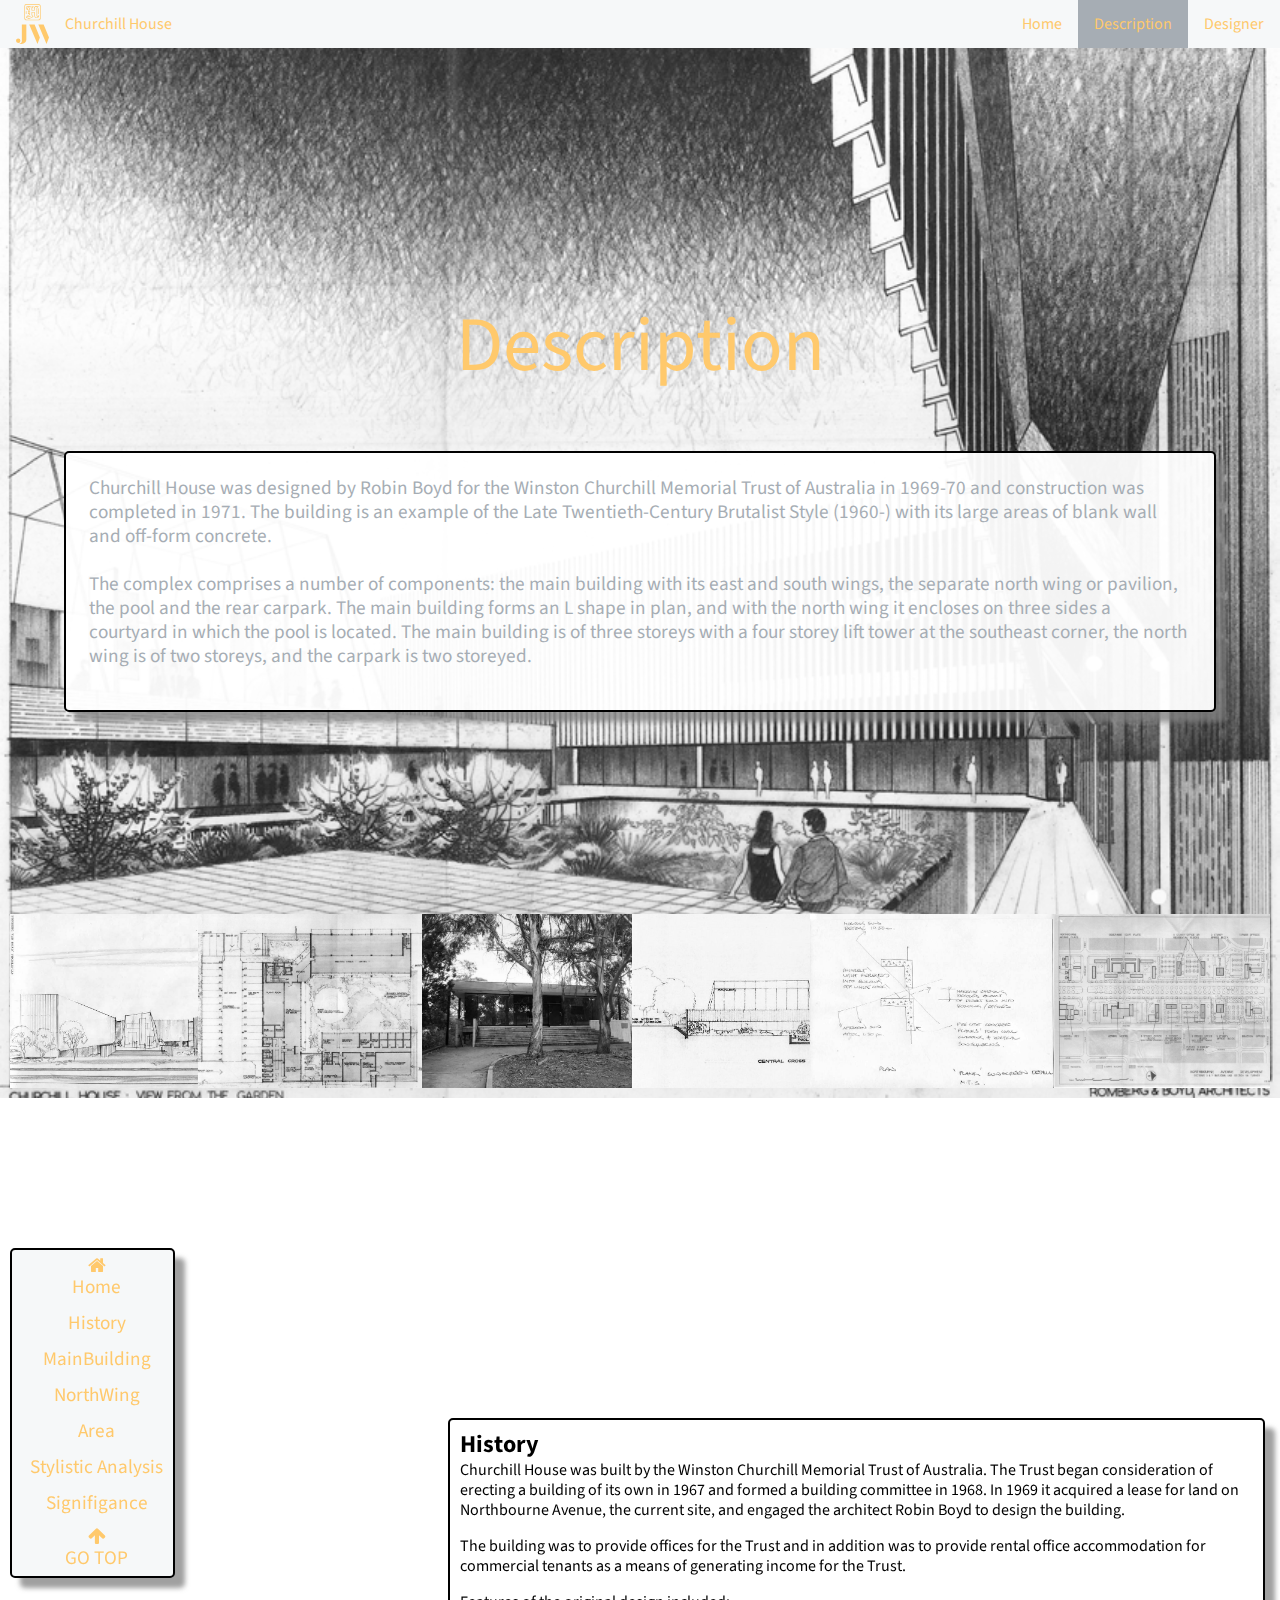
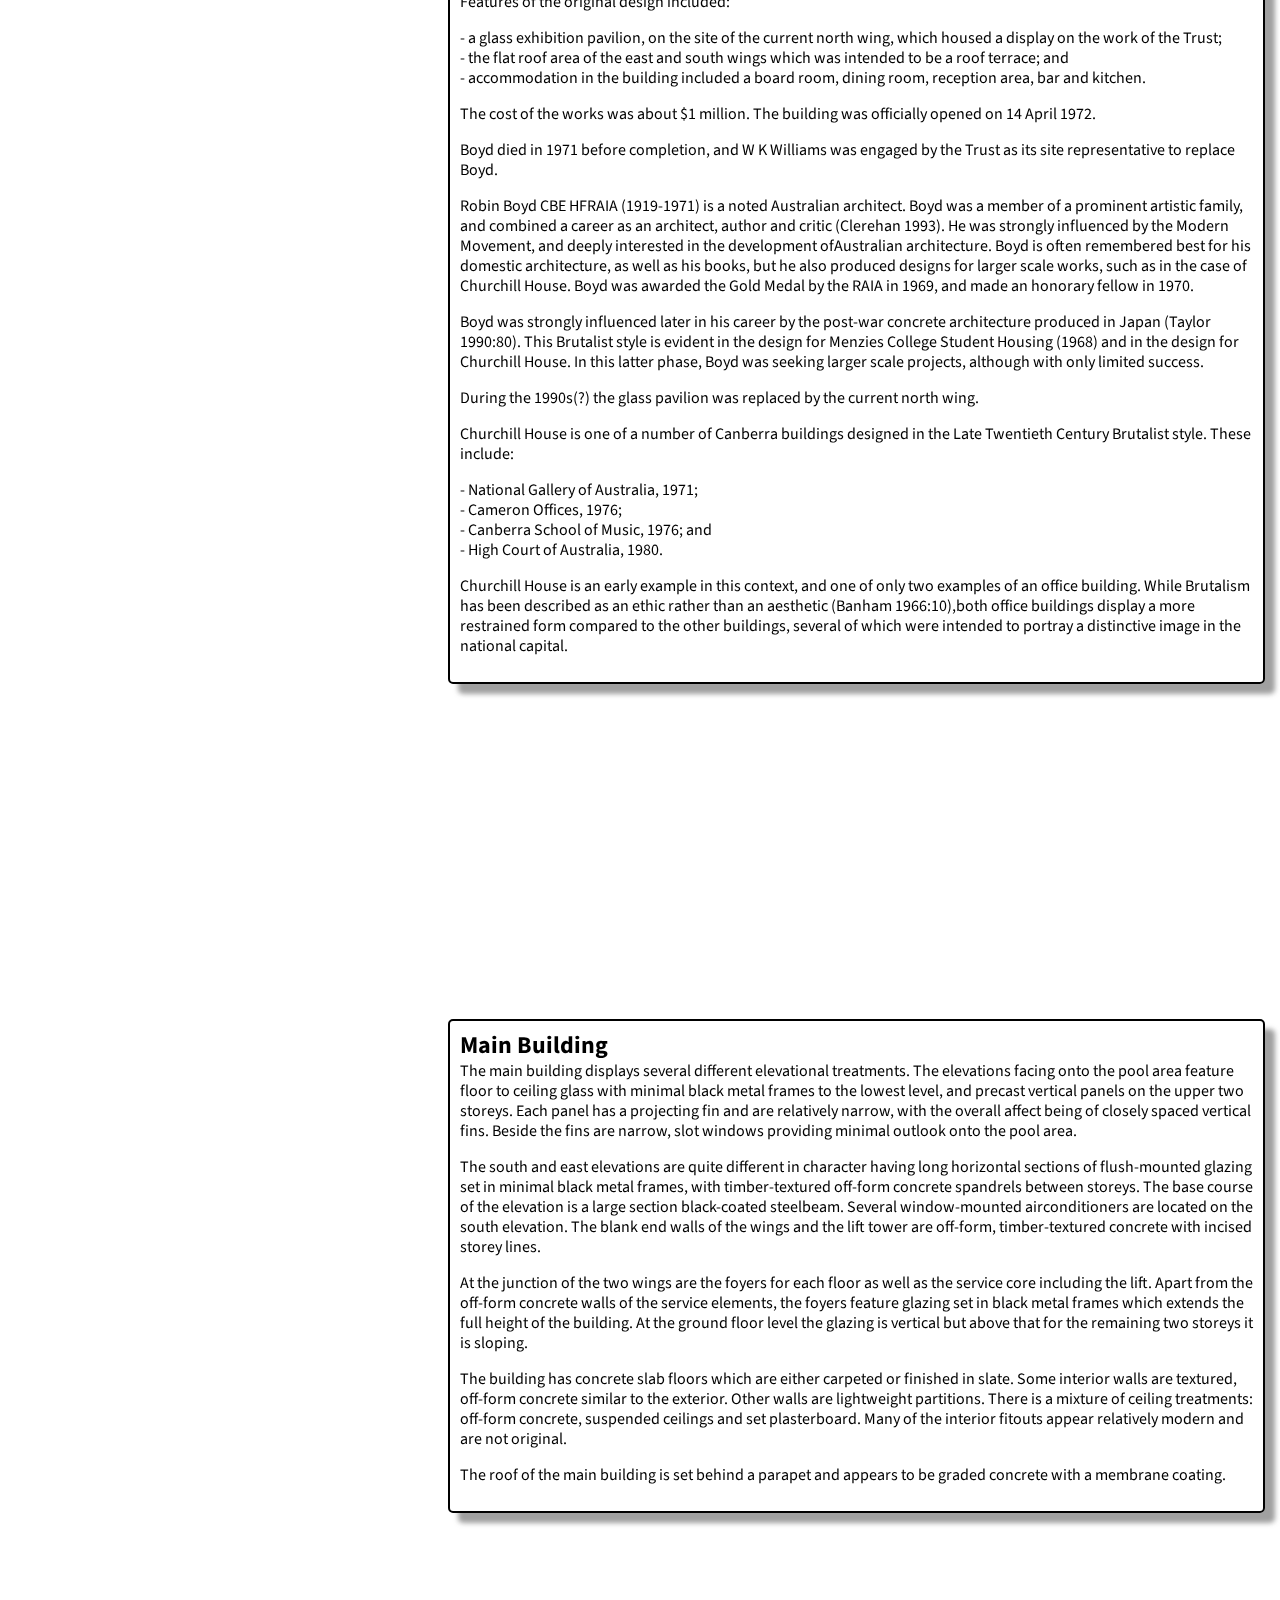
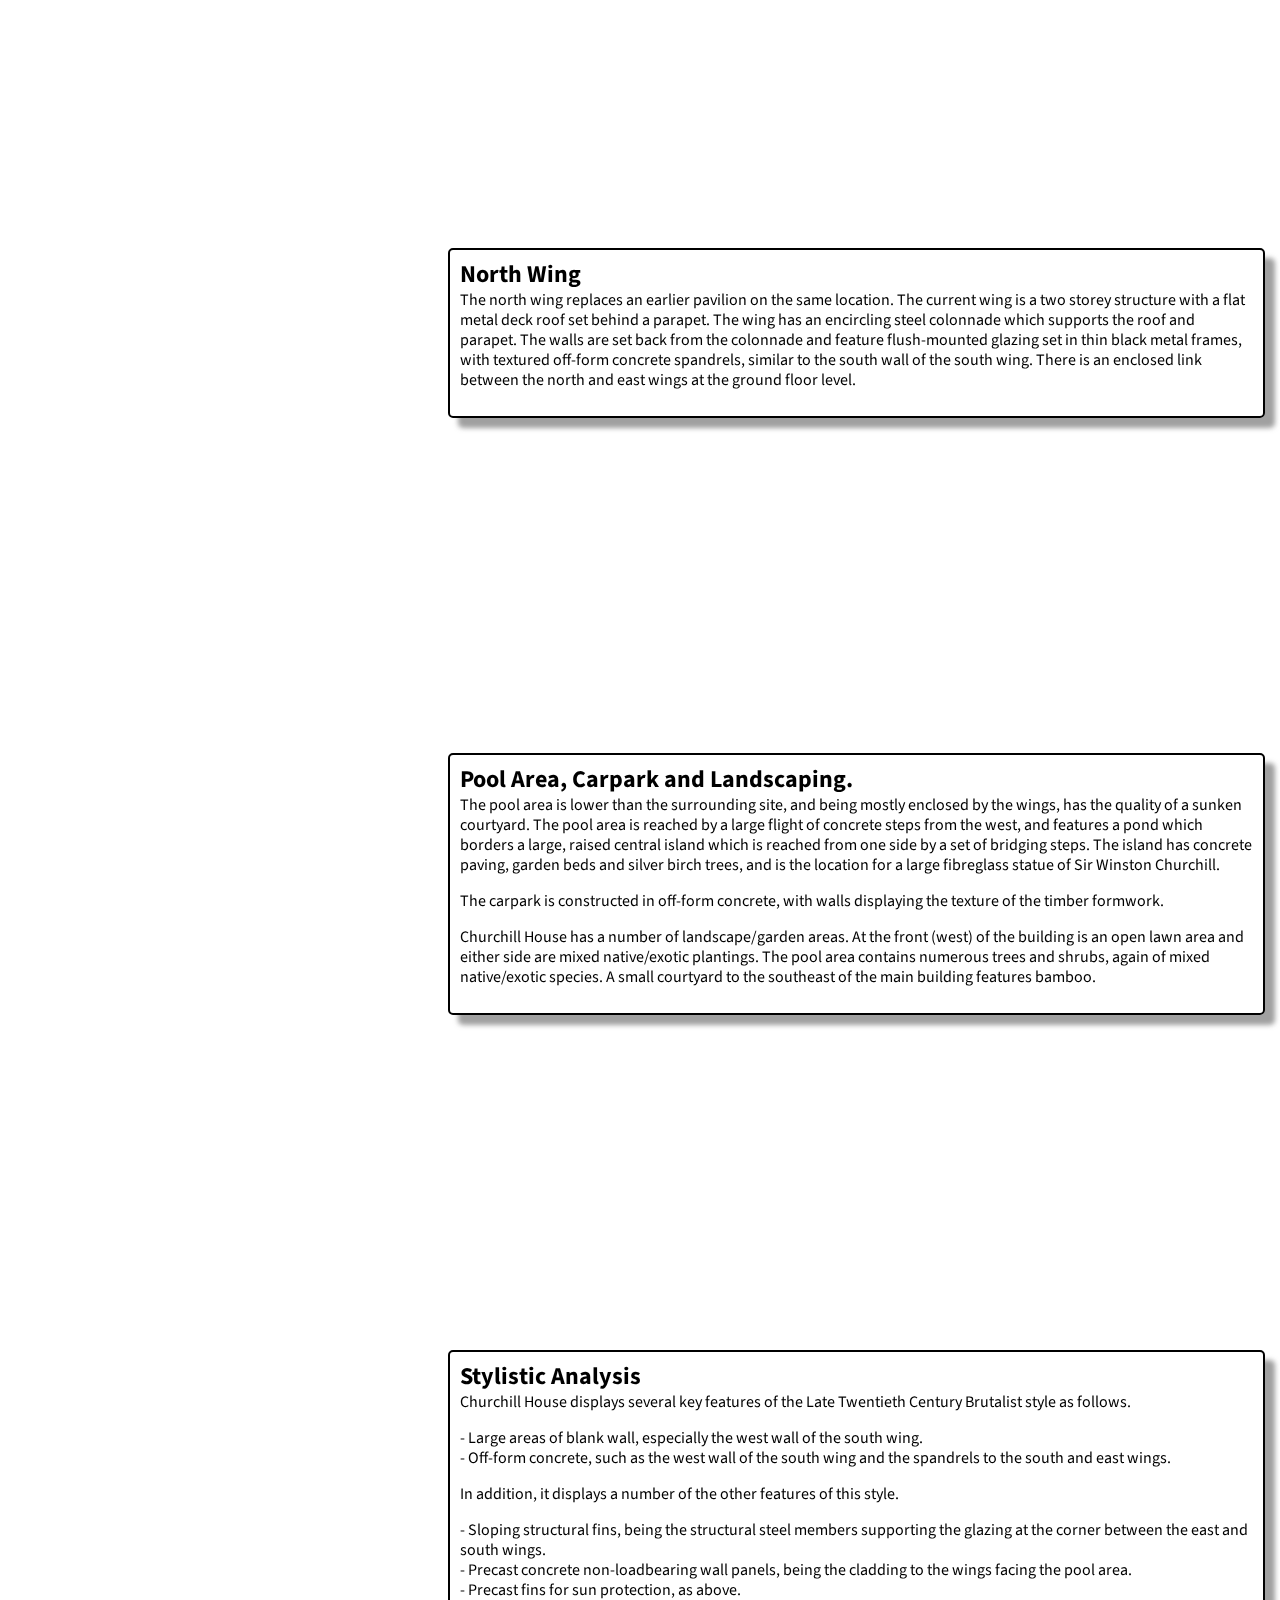
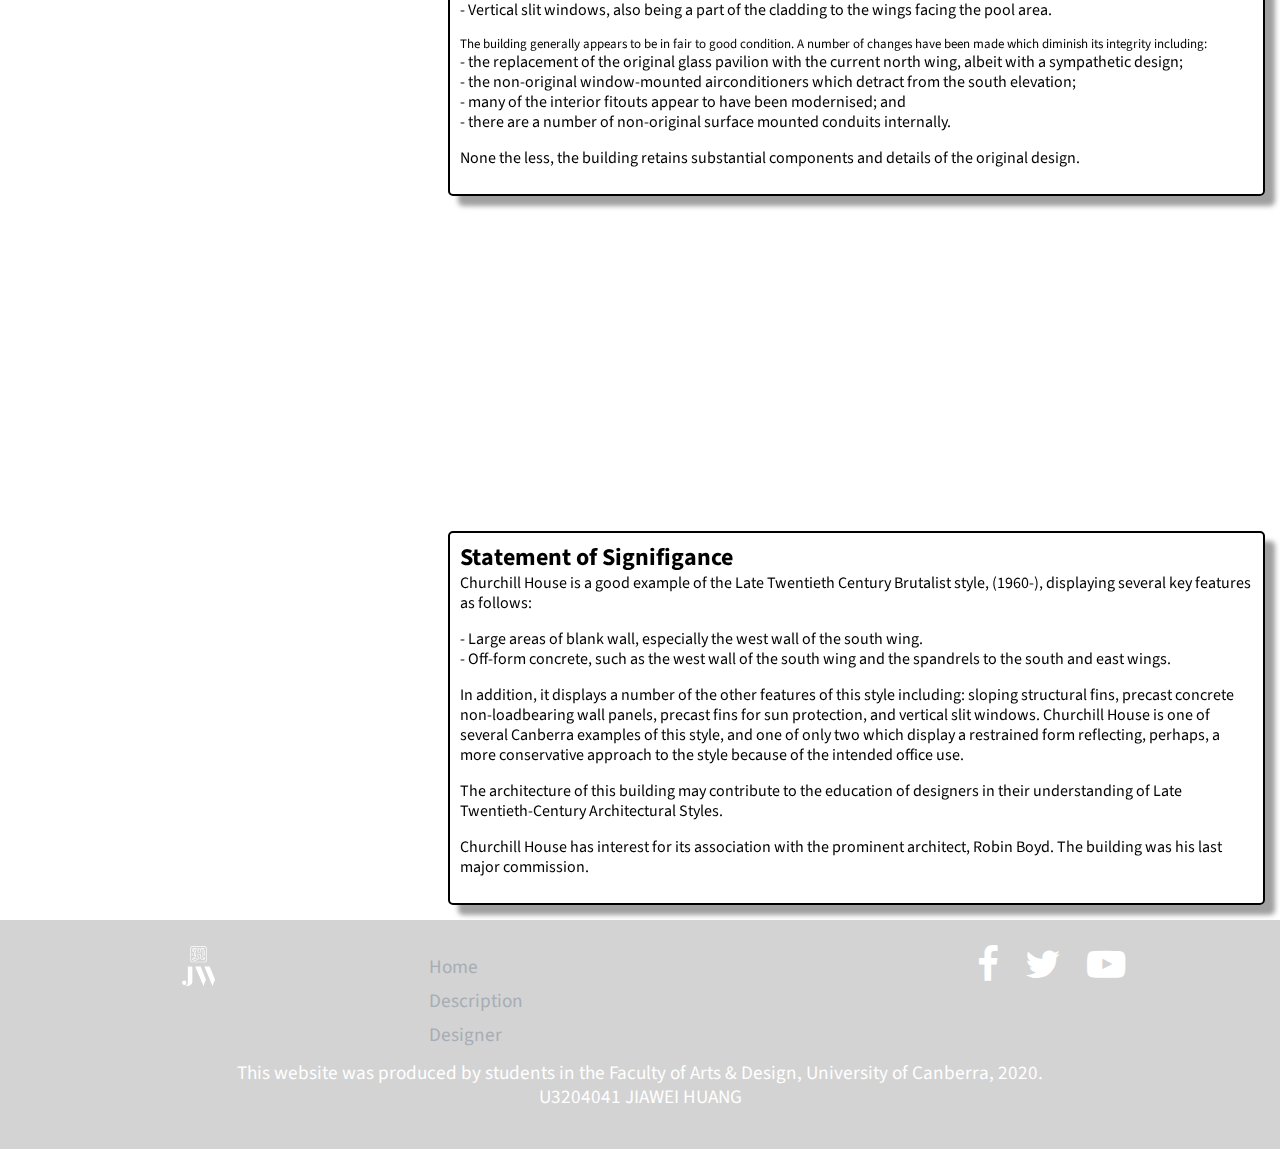
==== commit 531116fe: "18" ====
--- a/Description.html
+++ b/Description.html
@@ -25,18 +25,21 @@
     <header>
         <!-- Menu on the TOP -->
         <nav>
-
-            <label for="menu-check" id="menu-toggle">Churchill House <i class="fa fa-bars" aria-hidden="true"></i></label>
+            <label for="menu-check" id="menu-toggle"><a href="index.html">Churchill House</a>  <i class="fa fa-bars" aria-hidden="true"></i></label>
             <input id="menu-check" type="checkbox">
+            <div class="flexbox">
+                <div class="flexitem">
+                <a href="index.html"><img src="assets/img/image.svg" alt="logo" class="logo"></a>
+                <a href="index.html">Churchill House</a>
+                </div>
             <ul class="topnav">
-
+                <li><a href="index.html">Home</a></li>
+                <li><a class="active" href="Description.html">Description</a></li>
                 <li><a href="Designer.html">Designer</a></li>
-                <li><a class="active" href="Description.html">Description</a></li>
-                <li><a href="index.html">Home</a></li>
-                <li class="left"><img src="assets/img/image.svg" alt="logo" class="logo"></li>
-                <li class="left"><a href="index.html">Churchill House</a></li>
+               
             </ul>
 
+            </div>
         </nav>
     </header>
 
--- a/assets/css/stylecss.css
+++ b/assets/css/stylecss.css
@@ -1,5 +1,6 @@
 @import url(reset.css);
 
+/* for sticky header */
 header {
     background-color: #F6F8F9;
     position: sticky;
@@ -9,11 +10,15 @@
     z-index: 9999;
     display: inherit;
 }
+
+/* for main body style */
 body {
     line-height: 1.25;
     font-family: 'Source Sans Pro', sans-serif;
 }
+
 /*the toggles have to come first, because you need to override them with the media queries*/
+/* for not to display mobile menu */
 #menu-check {
     display: none;
 }
@@ -22,23 +27,29 @@
     display: none;
 }
 
+/* for not to show the link line */
 a {
     text-decoration: none;
 }
 
+/* for style of list */
 .list {
     list-style-type: none;
     text-align: left;
     font-size: medium;
-}
+    margin-bottom: 1em;
+}
+
+/* for style of list1 */
 .list1 {
     list-style-type: none;
     text-align: left;
-    font-size: medium;
+    font-size: larger;
     color: #A6ADB4;
-    font-size: 1.5em;
     margin-bottom: 1em;
 }
+
+/* for style of sticky side menu */
 .sidenav {
     width: 100%;
     position: sticky;
@@ -54,6 +65,7 @@
     box-shadow: 10px 10px 5px rgba(128, 128, 128, 0.75);
 }
 
+/* for style of sticky side menu option link */
 
 .sidenav li a {
     padding: 6px 8px 6px 16px;
@@ -63,31 +75,51 @@
     display: grid;
 }
 
+/* for style of sticky side menu option link when mouse is there */
 .sidenav li a:hover:not(.active) {
     background-color: gray;
 }
 
+/* for style of sticky side menu option  */
 .sidenav li {
     position: relative;
 }
 
+/* for position of menu */
 .ab {
     position: absolute;
     top: 150px;
     left: 10px;
 }
-
+.flexbox{
+    display: flex;
+    justify-content: space-between;
+    text-align: center;
+}
+.flexitem{
+    display: flex;
+}
+
+.flexbox a{
+    color: #FFC96C;
+    text-align: center;
+      align-items: center;
+    display: flex;
+    text-decoration: none;
+
+}
+/* for style of sticky top menu */
 ul.topnav {
     list-style-type: none;
     margin: 0;
     padding: 0;
     overflow: hidden;
     background-color: #F6F8F9;
-
+    display: flex;
 }
 
 ul.topnav li {
-    float: right;
+ display: inline-block;
 }
 
 ul.topnav li a {
@@ -111,51 +143,73 @@
     text-align: center;
     padding: 0px 8px;
 }
-ul.topnav li.ys{
+
+ul.topnav li.ys {
     display: none;
 }
-ul.botnav{
+
+/* for style of bot menu */
+ul.botnav {
     padding: 0;
     list-style-type: none;
     width: 15%;
 }
-ul.botnav li{
+
+/* for style of bot menu */
+ul.botnav li {
     margin: 10px;
 
 }
+
+/* for style of bot menu option link*/
 ul.botnav li a {
     color: #A6ADB4;
     text-decoration: none;
     display: grid;
 }
+
+/* for style of sticky bot menu option link when mouse is there */
+
 ul.botnav li a:hover {
     color: #F6F8F9;
 }
 
-
+/* for style of logo */
 img.logo {
     padding: 1px 16px;
     height: 40px;
 }
-
+img.ncdc{
+    width: 50%;
+    display: block;
+    margin-left: auto;
+    margin-right: auto;
+}
+
+
+/* for style of all paragraphs */
 p {
     text-align: center;
     color: #FFFFFF;
 }
 
+/* for style of content paragraphs */
 p.content {
     color: #A6ADB4;
-    font-size: 1.5em;
+    font-size: larger;
     margin-bottom: 1em;
     text-align: left;
 }
 
+/* for style of subtitles paragraphs */
 p.sub {
     text-align: left;
     color: black;
-    font-weight:bold;   
-    display: grid;
-}
+    font-weight: bold;
+    display: grid;
+}
+
+/* for style of main paragraphs */
 
 p.main {
     text-align: left;
@@ -163,17 +217,21 @@
     font-size: medium;
     margin-bottom: 1em;
 }
-p.sdop{
+
+/* for style of side menu option */
+p.sdop {
     color: #FFC96C;
     text-align: center;
 }
 
+/* for grid display of row */
 .row {
     display: grid;
     grid-template-columns: auto auto auto auto auto auto;
     padding: 10px;
 }
 
+/* for grid display of columns */
 .columns {
     padding-top: 25%;
     padding-right: 10%;
@@ -181,6 +239,7 @@
     padding-left: 10px;
 }
 
+/* for grid display of columns1 */
 .columns1 {
     padding-top: 25%;
     padding-left: 35%;
@@ -188,26 +247,32 @@
     padding-right: 15px;
 }
 
+/* for mobile device display */
 @media screen and (max-width: 600px) {
 
+    /* for sticky header */
     header {
         position: sticky;
     }
 
+    /* for padding header */
     nav {
         padding: 10px;
     }
 
+    /* for hidden sidenav */
     .sidenav {
         display: none;
     }
 
+    /* for resize of columns1 */
     .columns1 {
         padding-top: 25%;
         padding-left: 10%;
         padding-bottom: 15px;
     }
 
+    /* for display top menu of mobile size */
     #menu-toggle {
         display: block;
         background-color: #F6F8F9;
@@ -215,58 +280,75 @@
         padding: 10px;
         position: sticky;
     }
-
+    #menu-toggle a{
+        color: #FFC96C;
+    }
+
+    /* for style of icon */
     .fa.fa-bars {
         float: right;
     }
 
+    /* for style of icon when mouse is there*/
     .fa.fa-bars:hover {
         background-color: gray;
         padding: 1px;
     }
 
-    #menu-check~ul {
+    /* when check box is not been click not to show menu list*/
+    #menu-check~.flexbox {
         display: none;
     }
 
-    #menu-check:checked~ul {
+    /* when check box is  been clicked  to show menu list*/
+    #menu-check:checked~.flexbox{
         display: block;
     }
-
-
+    #menu-check:checked~.flexbox .flexitem{
+        display: none;
+    }
+    #menu-check:checked~.flexbox ul {
+        display: grid;
+    }
+
+    /* for style of ul list */
     ul {
         list-style: none;
     }
-    ul.topnav li.ys{
+
+    /* for style of ul list option*/
+
+    ul.topnav li.ys {
         display: block;
     }
+
+    /* hidden unnessrey list */
     ul.topnav li.none,
-    ul.topnav li.left 
-    {
+    ul.topnav li.left {
         display: none;
     }
+
+    /* for style of ul list option*/
 
     ul.topnav li.right,
     ul.topnav li {
         float: none;
     }
 
+    /* for style grid of row  */
     .row {
         display: grid;
         grid-template-columns: auto;
         padding: 25px;
     }
-    .op{
+
+    /* for display option */
+    .op {
         visibility: visible !important;
     }
 }
 
-span.icon {
-    width: 35px;
-    height: 5px;
-    background-color: black;
-    margin: 6px 0;
-}
+/* for style of footer */
 
 footer {
     margin-top: 0px;
@@ -277,18 +359,26 @@
     font-size: larger;
     display: grid;
 }
-.footgrid{
+
+/* for grid layout of footer */
+
+.footgrid {
     display: grid;
     grid-template-columns: auto auto auto;
 }
-.bot{
+
+/* for style of footer */
+.bot {
     margin-left: 5%;
     margin-bottom: 1%;
 }
-.left{
-    float: left;
-    text-align: center;
-}
+
+/* for center display icon */
+.left {
+    text-align: center;
+}
+
+/* for style of background image */
 .arboretum {
     height: auto;
     background-image: url(../img/churchill-house-5.png);
@@ -297,6 +387,7 @@
     background-attachment: fixed;
 }
 
+/* for style of background image */
 .arboretum1 {
     height: auto;
     background-image: url(../img/extra2-robin-boyd-portrait-copyright-Mark-Strizic.jpg);
@@ -306,11 +397,13 @@
 
 }
 
+/* for style of background image */
 .arboretum2 {
     background-attachment: fixed;
 
 }
 
+/* for style of background image */
 .History {
     height: auto;
     background-image: url(../img/churchill-house-4.jpg);
@@ -320,6 +413,7 @@
     background-attachment: inherit;
 }
 
+/* for style of background image */
 .MainBuilding {
     height: auto;
     background-image: url(../img/churchill-house-19.jpg);
@@ -329,6 +423,7 @@
     background-attachment: inherit;
 }
 
+/* for style of background image */
 .NorthWing {
     height: auto;
     background-image: url(../img/churchill-house-13.jpg);
@@ -340,6 +435,7 @@
 
 }
 
+/* for style of background image */
 .Pool {
     height: auto;
     background-image: url(../img/churchill-house-18.jpg);
@@ -351,6 +447,7 @@
 
 }
 
+/* for style of background image */
 .keyfeatures {
     height: auto;
     background-image: url(../img/churchill-house-9.jpg);
@@ -362,6 +459,7 @@
 
 }
 
+/* for style of background image */
 .Signifigance {
     height: auto;
     background-image: url(../img/churchill-house-1.jpg);
@@ -373,54 +471,64 @@
 
 }
 
+/* for style of head title one */
 h1 {
     color: #FFC96C;
     text-align: center;
     vertical-align: middle;
     padding: 5%;
 }
-h2{
-    font-weight:bold;
+
+/* for style of head title two */
+h2 {
+    font-weight: bold;
     font-size: x-large;
 }
 
 @media (min-width: 1300px) {
+
+    /* for style of head title one */
     h1 {
         font-size: 714%;
     }
 }
 
 @media (min-width: 768px) and (max-width: 1300px) {
+
+    /* for style of head title one */
     h1 {
         font-size: 4.8em;
     }
 }
 
 @media (max-width: 768px) {
-    h1 {
-        font-size: 2.6em;
-    }
-
-    p.content {
-        font-size: 1em;
-    }
-}
-
+
+    /* for style of head title one */
+    h1 {    
+        font-size: 300%;
+    }
+    .footgrid {
+        grid-template-columns: auto ;
+    }
+
+}
+
+/* for padding */
 .mg {
     padding: 15% 5%;
 }
 
+/* for style of text */
 .text {
     border: 2px solid;
     border-radius: 5px;
     box-shadow: 10px 10px 5px rgba(128, 128, 128, 0.75);
     text-align: right;
     background-color: rgba(255, 255, 255, 0.95);
-    padding: 10px;
-
-
-}
-
+    padding: 2%;
+}
+
+/* for style of option one */
 .op1 {
     border: 2px solid;
     border-radius: 5px;
@@ -431,6 +539,7 @@
 
 }
 
+/* for style of option */
 .op {
     border: 2px solid;
     border-radius: 5px;
@@ -439,13 +548,20 @@
     padding: 5%;
     font-size: small;
     visibility: hidden;
-    transition: all 1s;
-}
-
+    transition: all 1.5s;
+}
+
+/* for grid display of option */
+.op a {
+    display: grid;
+}
+
+/* for hover display of option */
 .columns:hover>.op {
     visibility: visible;
 }
 
+/* for style of button1 */
 .button1 {
     display: grid;
     background-color: #FFC96C;
@@ -460,12 +576,15 @@
     margin-top: 10px;
 }
 
+/* for style of button1 span*/
 .button1 span {
     cursor: pointer;
     display: inline-block;
     position: relative;
     transition: all 0.5s;
 }
+
+/* for style of button1 span*/
 
 .button1 span:after {
     content: '\00bb';
@@ -477,16 +596,21 @@
     font-size: inherit;
 }
 
+/* for style of button1 span*/
+
 .button1:hover span {
     padding-right: 55%;
 
 }
+
+/* for style of button1 span*/
 
 .button1:hover span:after {
     opacity: 1;
     right: 0;
 }
 
+/* for style of button */
 
 .button {
     position: relative;
@@ -505,6 +629,8 @@
     margin: 8px;
     display: inline-block;
 }
+
+/* for style of button */
 
 .button:after {
     content: "";
@@ -519,6 +645,8 @@
     transition: all 0.8s
 }
 
+/* for style of button */
+
 .button:active:after {
     padding: 0;
     margin: 0;
@@ -526,27 +654,31 @@
     transition: 0s
 }
 
+/* for style of button */
+
 .button:hover {
     background-color: gray
 }
-i.fa.fa-home{
-    text-align: center;
-}
-i.fa.fa-arrow-up{
-    text-align: center;
-}
+
+/* for style of icon */
+i.fa.fa-home,
+i.fa.fa-arrow-up {
+    text-align: center;
+}
+
+/* for style of icon */
+
 i.fa.fa-facebook,
 i.fa.fa-twitter,
-i.fa.fa-youtube-play
-{
+i.fa.fa-youtube-play {
     color: #FFFFFF;
     margin-right: 5%;
 }
+
+/* for style of icon */
+
 i.fa.fa-facebook:hover,
 i.fa.fa-twitter:hover,
-i.fa.fa-youtube-play:hover{
+i.fa.fa-youtube-play:hover {
     color: #FFC96C;
-}
-.op a{
-   display: grid;
-}
+}